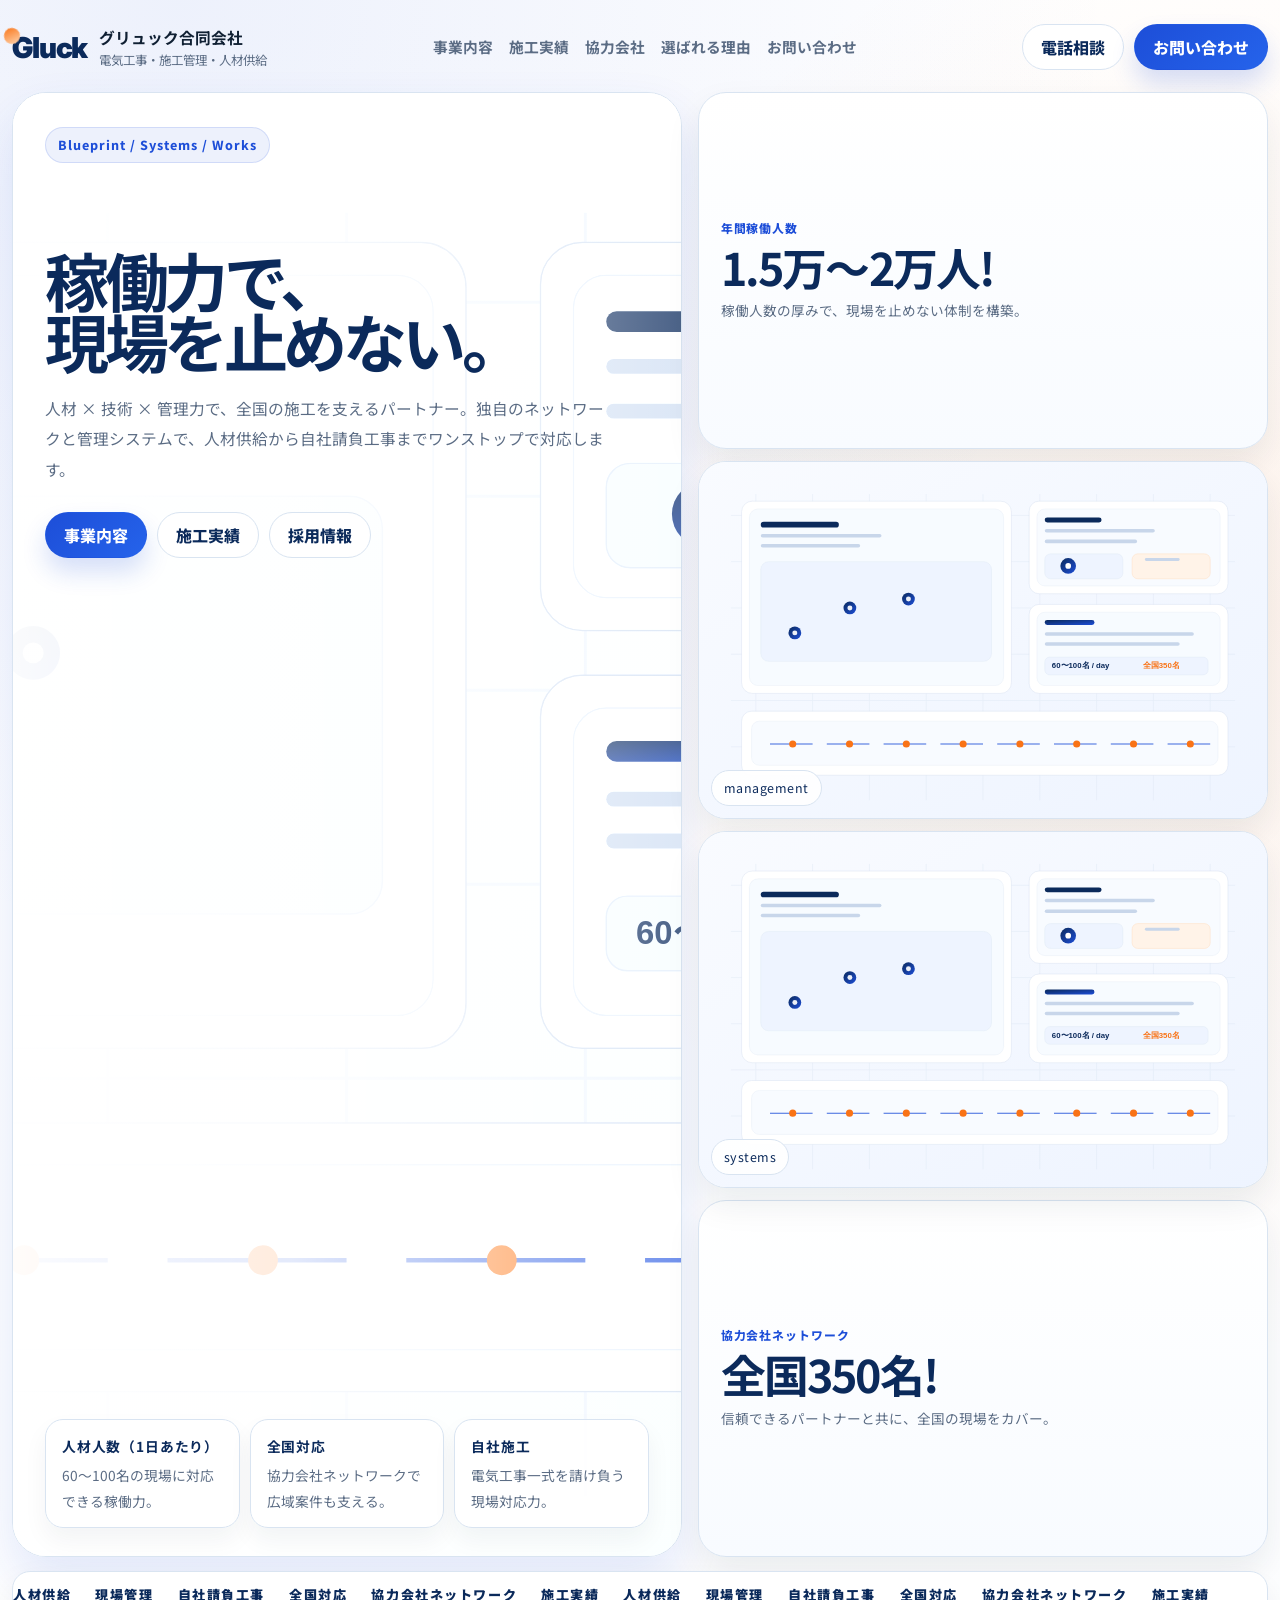
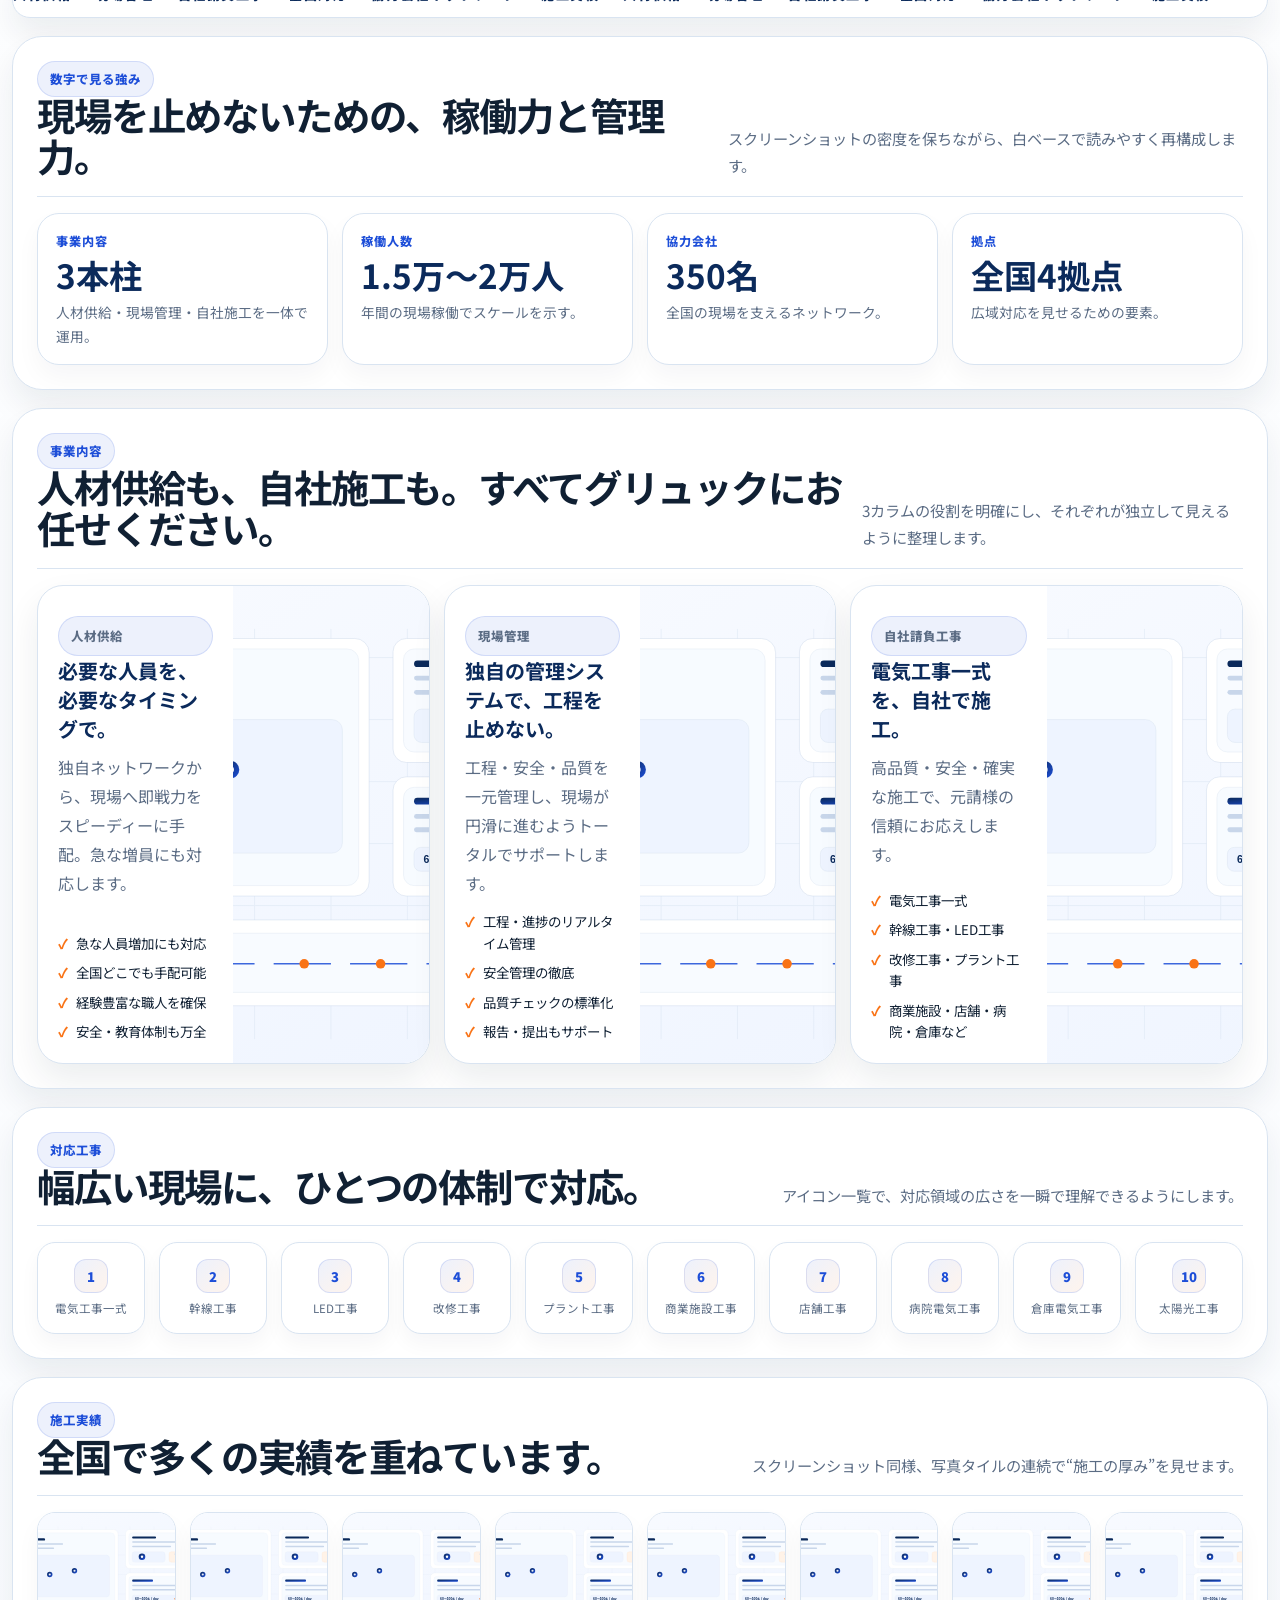
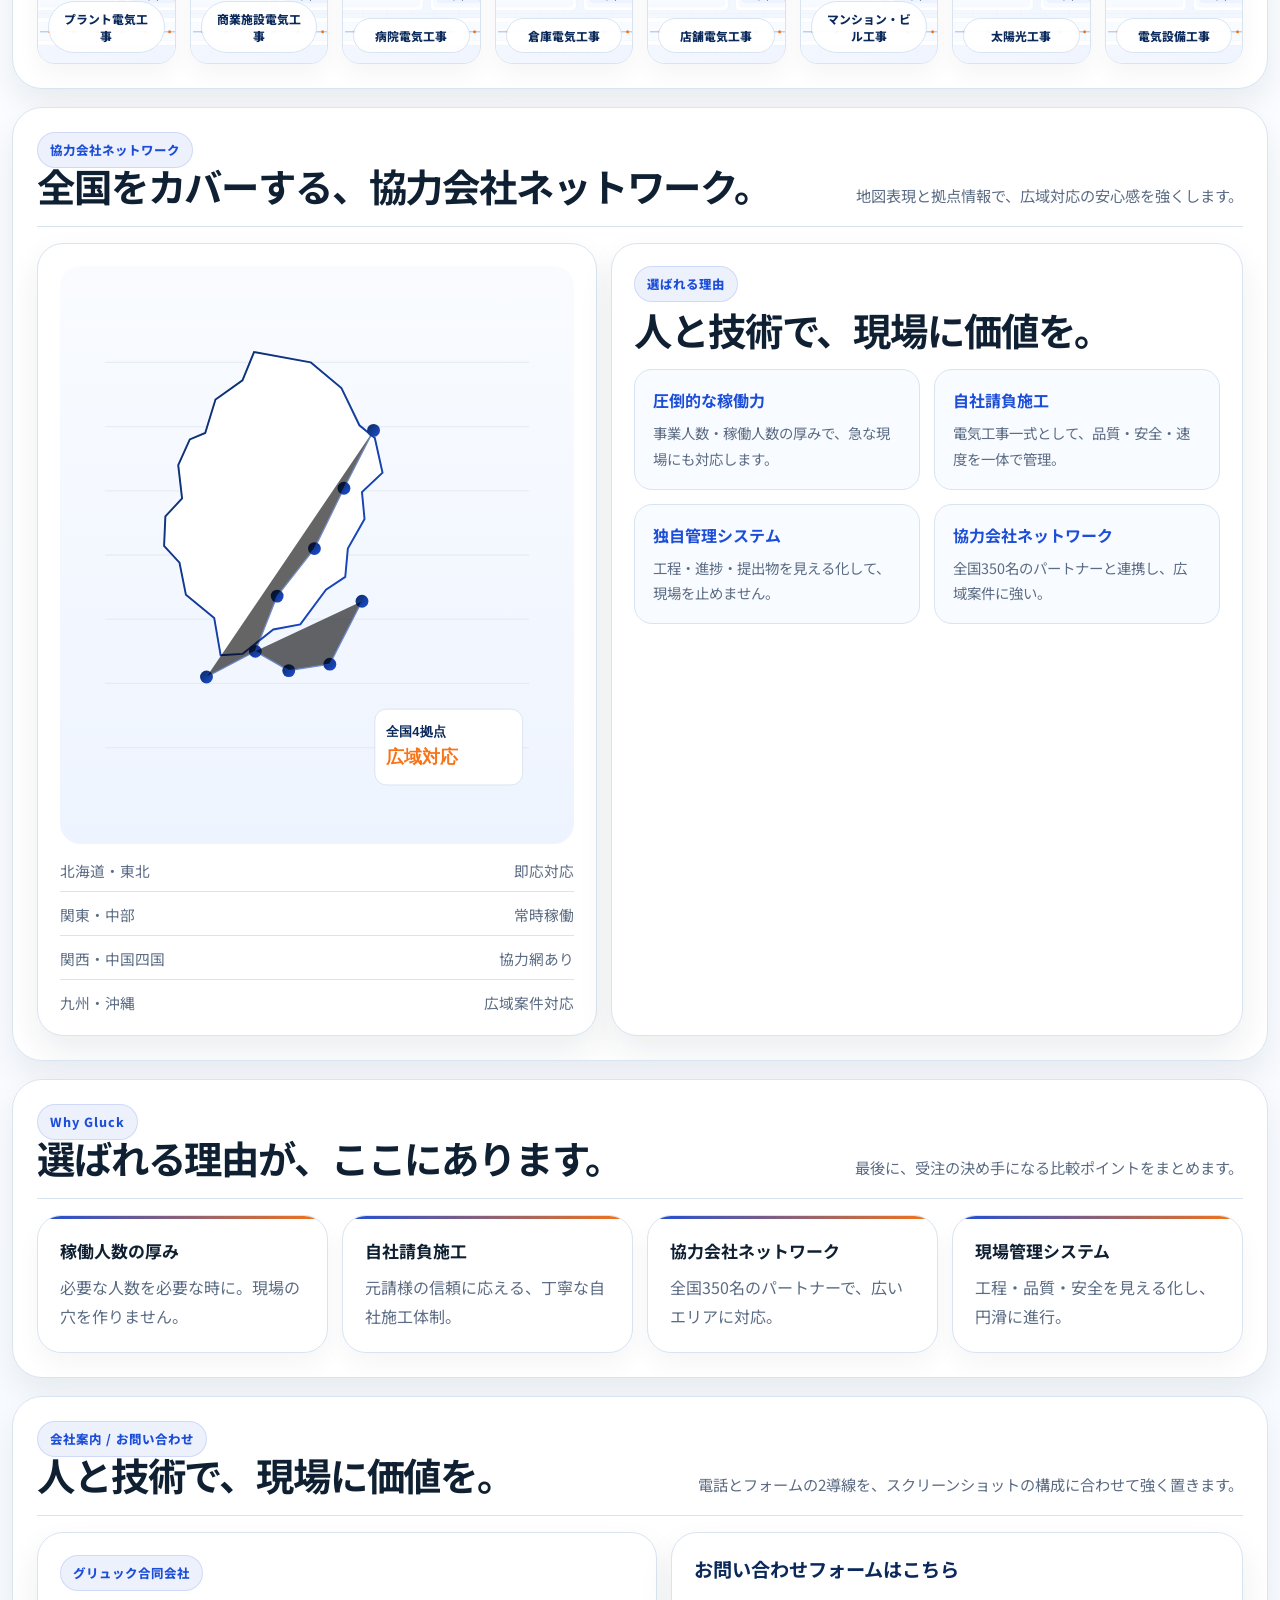
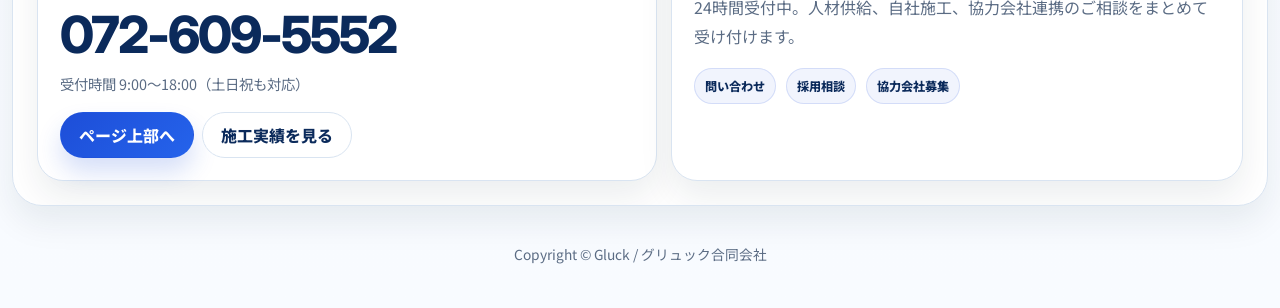
==== public/index.html @ 628f72db "switch to blueprint corporate design" ====
<!DOCTYPE html>
<html lang="ja">
<head>
  <meta charset="UTF-8">
  <meta name="viewport" content="width=device-width, initial-scale=1.0">
  <title>Gluck | グリュック合同会社</title>
  <meta name="description" content="グリュック合同会社の電気工事サイト。人材供給、現場管理、自社請負工事、協力会社ネットワークまで、現場を止めない体制を紹介します。">
  <meta property="og:title" content="Gluck | グリュック合同会社">
  <meta property="og:description" content="稼働力で、現場を止めない。電気工事・施工管理・人材供給の総合サイト。">
  <meta property="og:type" content="website">
  <meta property="og:image" content="./assets/gluck-blueprint-hero.svg">
  <meta name="theme-color" content="#0B2A5B">
  <link rel="preconnect" href="https://fonts.googleapis.com">
  <link rel="preconnect" href="https://fonts.gstatic.com" crossorigin>
  <link href="https://fonts.googleapis.com/css2?family=Inter:wght@500;600;700;800;900&family=Noto+Sans+JP:wght@400;500;700;800&display=swap" rel="stylesheet">
  <style>
    :root {
      --primary: #0b2a5b;
      --secondary: #1d4ed8;
      --tertiary: #f97316;
      --accent: #eaf2ff;
      --sky: #f7faff;
      --surface: #ffffff;
      --soft: #f2f6fc;
      --line: #d9e4f1;
      --text: #102033;
      --muted: #5b6c84;
      --shadow: 0 16px 34px rgba(16, 32, 51, 0.08);
      --shadow-strong: 0 24px 50px rgba(29, 78, 216, 0.12);
      --radius-xl: 30px;
      --radius-lg: 22px;
      --radius-md: 16px;
      --max: 1400px;
    }
    * { box-sizing: border-box; }
    html { scroll-behavior: smooth; }
    body {
      margin: 0;
      min-height: 100vh;
      color: var(--text);
      font-family: 'Noto Sans JP', system-ui, sans-serif;
      background:
        radial-gradient(circle at 14% 0%, rgba(29,78,216,0.08), transparent 18%),
        radial-gradient(circle at 100% 12%, rgba(249,115,22,0.08), transparent 16%),
        linear-gradient(180deg, #ffffff 0%, #f8fbff 100%);
    }
    body::before {
      content: '';
      position: fixed;
      inset: 0;
      pointer-events: none;
      background-image: radial-gradient(rgba(29,78,216,0.05) 1px, transparent 1px);
      background-size: 20px 20px;
      opacity: 0.28;
      mask-image: linear-gradient(180deg, rgba(0,0,0,0.15), transparent 82%);
    }
    a { color: inherit; text-decoration: none; }
    img { display: block; max-width: 100%; }
    h1, h2, h3, p { margin: 0; }
    h1, h2, h3 { font-family: 'Inter', 'Noto Sans JP', sans-serif; }

    .page {
      width: min(calc(100% - 24px), var(--max));
      margin: 0 auto;
      padding: 14px 0 44px;
      position: relative;
      z-index: 1;
    }

    .masthead {
      display: grid;
      grid-template-columns: auto 1fr auto;
      gap: 18px;
      align-items: center;
      padding: 10px 0 14px;
    }
    .brand { display: flex; align-items: center; gap: 12px; }
    .brand-mark {
      font-family: 'Inter', sans-serif;
      font-size: 1.8rem;
      font-weight: 900;
      letter-spacing: -0.04em;
      color: var(--primary);
      position: relative;
    }
    .brand-mark::before {
      content: '';
      position: absolute;
      left: -8px;
      top: -2px;
      width: 16px;
      height: 16px;
      border-radius: 50%;
      background: linear-gradient(135deg, var(--tertiary), #ffd7b2);
      transform: rotate(20deg);
    }
    .brand-copy strong { display: block; font-size: 0.98rem; }
    .brand-copy span { display: block; margin-top: 2px; color: var(--muted); font-size: 0.78rem; }

    .header-links {
      display: flex;
      flex-wrap: wrap;
      gap: 16px;
      justify-content: center;
      color: var(--muted);
      font-size: 0.92rem;
      font-weight: 700;
    }
    .header-links a { padding: 5px 0; border-bottom: 2px solid transparent; }
    .header-links a:hover { color: var(--primary); border-bottom-color: rgba(29,78,216,0.45); }

    .button {
      display: inline-flex;
      align-items: center;
      justify-content: center;
      min-height: 46px;
      padding: 0 18px;
      border-radius: 999px;
      border: 1px solid transparent;
      font-weight: 800;
      white-space: nowrap;
      transition: transform 0.2s ease, box-shadow 0.2s ease, background 0.2s ease;
    }
    .button:hover { transform: translateY(-1px); }
    .button-primary {
      color: #fff;
      background: linear-gradient(135deg, var(--secondary), #2563eb);
      box-shadow: 0 14px 24px rgba(29,78,216,0.18);
    }
    .button-ghost {
      color: var(--primary);
      background: #fff;
      border-color: var(--line);
    }

    .hero {
      margin-top: 8px;
      display: grid;
      grid-template-columns: 1.08fr 0.92fr;
      gap: 16px;
      align-items: stretch;
    }

    .hero-main {
      position: relative;
      min-height: 760px;
      border-radius: 34px;
      overflow: hidden;
      background: linear-gradient(180deg, rgba(255,255,255,0.95), rgba(245,248,255,0.98));
      border: 1px solid var(--line);
      box-shadow: var(--shadow-strong);
    }
    .hero-main img {
      position: absolute;
      inset: 0;
      width: 100%;
      height: 100%;
      object-fit: cover;
      object-position: center;
      filter: brightness(1.02) contrast(1.04);
      transform: scale(1.02);
      transition: transform 0.25s ease;
    }
    .hero-main::after {
      content: '';
      position: absolute;
      inset: 0;
      background: linear-gradient(90deg, rgba(255,255,255,0.98) 0%, rgba(255,255,255,0.86) 42%, rgba(255,255,255,0.28) 100%);
    }
    .hero-copy {
      position: relative;
      z-index: 2;
      padding: 34px 32px 28px;
      display: grid;
      grid-template-rows: auto 1fr auto;
      min-height: 100%;
    }
    .hero-top { display: flex; align-items: flex-start; justify-content: space-between; gap: 20px; }
    .hero-title {
      max-width: 620px;
      margin-top: 90px;
    }
    .hero-title h1 {
      font-size: clamp(3rem, 5vw, 5.8rem);
      line-height: 0.96;
      letter-spacing: -0.07em;
      color: var(--primary);
    }
    .hero-title .lead {
      margin-top: 18px;
      max-width: 35rem;
      color: var(--muted);
      font-size: 0.98rem;
      line-height: 1.95;
    }
    .hero-actions { display: flex; flex-wrap: wrap; gap: 10px; margin-top: 26px; }
    .hero-bottom {
      display: grid;
      grid-template-columns: repeat(3, minmax(0, 1fr));
      gap: 10px;
      align-self: end;
    }
    .mini-panel {
      padding: 16px 16px 14px;
      border-radius: 18px;
      background: rgba(255,255,255,0.9);
      border: 1px solid var(--line);
      box-shadow: 0 12px 24px rgba(16,32,51,0.05);
    }
    .mini-panel strong {
      display: block;
      color: var(--primary);
      font-size: 0.86rem;
      margin-bottom: 6px;
      letter-spacing: 0.06em;
    }
    .mini-panel span { color: var(--muted); font-size: 0.86rem; line-height: 1.7; }

    .hero-aside {
      display: grid;
      grid-template-rows: 1fr 1fr 1fr 1fr;
      gap: 12px;
    }
    .score-card {
      border-radius: 28px;
      background: linear-gradient(180deg, #fff, #f8fbff);
      border: 1px solid var(--line);
      box-shadow: var(--shadow);
      padding: 20px 22px;
      display: flex;
      flex-direction: column;
      justify-content: center;
    }
    .score-card small {
      color: var(--secondary);
      font-weight: 800;
      letter-spacing: 0.08em;
      text-transform: uppercase;
      font-size: 0.74rem;
    }
    .score-card strong {
      display: block;
      margin-top: 8px;
      font-size: clamp(1.8rem, 3.5vw, 3rem);
      line-height: 1.02;
      color: var(--primary);
      letter-spacing: -0.04em;
    }
    .score-card p { margin-top: 10px; color: var(--muted); font-size: 0.85rem; line-height: 1.7; }
    .shot {
      position: relative;
      overflow: hidden;
      border-radius: 28px;
      border: 1px solid var(--line);
      box-shadow: var(--shadow);
      background: #fff;
      min-height: 0;
    }
    .shot img { width: 100%; height: 100%; object-fit: cover; }
    .shot .caption {
      position: absolute;
      left: 12px;
      bottom: 12px;
      padding: 8px 12px;
      border-radius: 999px;
      background: rgba(255,255,255,0.94);
      border: 1px solid var(--line);
      color: var(--primary);
      font-size: 0.78rem;
      letter-spacing: 0.04em;
    }

    .ticker {
      overflow: hidden;
      margin-top: 14px;
      border-radius: 18px;
      border: 1px solid var(--line);
      background: #fff;
      box-shadow: var(--shadow);
    }
    .ticker-track {
      display: flex;
      gap: 24px;
      width: max-content;
      padding: 13px 0;
      animation: marquee 24s linear infinite;
      color: var(--primary);
      font-weight: 900;
      font-size: 0.82rem;
      letter-spacing: 0.12em;
      text-transform: uppercase;
    }

    .section {
      margin-top: 18px;
      padding: 24px;
      border-radius: var(--radius-xl);
      background: #fff;
      border: 1px solid var(--line);
      box-shadow: var(--shadow);
      overflow: hidden;
    }
    .section-head {
      display: flex;
      justify-content: space-between;
      align-items: end;
      gap: 18px;
      padding-bottom: 16px;
      margin-bottom: 16px;
      border-bottom: 1px solid var(--line);
    }
    .section-head p {
      max-width: 42rem;
      color: var(--muted);
      font-size: 0.95rem;
      line-height: 1.82;
    }
    .section h2 {
      font-size: clamp(1.8rem, 3vw, 2.6rem);
      line-height: 1.08;
      letter-spacing: -0.03em;
    }

    .eyebrow {
      display: inline-flex;
      align-items: center;
      gap: 8px;
      padding: 8px 12px;
      border-radius: 999px;
      background: rgba(29,78,216,0.08);
      border: 1px solid rgba(29,78,216,0.14);
      color: var(--secondary);
      font-size: 0.78rem;
      font-weight: 800;
      letter-spacing: 0.08em;
    }

    .stats-grid, .grid-3, .grid-4, .card-row, .icon-row, .gallery, .network, .reason-grid, .contact {
      display: grid;
      gap: 14px;
    }
    .stats-grid { grid-template-columns: repeat(4, minmax(0, 1fr)); }
    .grid-3 { grid-template-columns: repeat(3, minmax(0, 1fr)); }
    .grid-4 { grid-template-columns: repeat(4, minmax(0, 1fr)); }
    .card-row { grid-template-columns: repeat(3, minmax(0, 1fr)); }

    .metric {
      padding: 18px 18px 16px;
      border-radius: 22px;
      background: #fff;
      border: 1px solid var(--line);
      box-shadow: 0 12px 24px rgba(16,32,51,0.04);
    }
    .metric small { display: block; color: var(--secondary); letter-spacing: 0.08em; font-size: 0.76rem; font-weight: 800; }
    .metric strong { display: block; margin-top: 8px; font-size: clamp(1.5rem, 2.6vw, 2.4rem); line-height: 1; color: var(--primary); }
    .metric span { display: block; margin-top: 10px; color: var(--muted); font-size: 0.86rem; line-height: 1.7; }

    .card {
      position: relative;
      padding: 22px;
      border-radius: 24px;
      background: #fff;
      border: 1px solid var(--line);
      box-shadow: 0 12px 24px rgba(16,32,51,0.04);
      overflow: hidden;
      transition: transform 0.25s ease, box-shadow 0.25s ease;
    }
    .card:hover { transform: translateY(-4px); box-shadow: 0 18px 36px rgba(29,78,216,0.1); }
    .card::before {
      content: '';
      position: absolute;
      top: 0;
      left: 0;
      width: 100%;
      height: 3px;
      background: linear-gradient(90deg, var(--secondary), var(--tertiary));
    }
    .card h3 { font-size: 1.06rem; }
    .card p { margin-top: 10px; color: var(--muted); line-height: 1.8; }
    .card .tag-row, .card .bullet-row, .meta-row { display: flex; flex-wrap: wrap; gap: 8px; margin-top: 14px; }
    .pill {
      display: inline-flex;
      align-items: center;
      padding: 8px 10px;
      border-radius: 999px;
      background: rgba(29,78,216,0.06);
      border: 1px solid rgba(29,78,216,0.14);
      color: var(--primary);
      font-size: 0.76rem;
      font-weight: 800;
    }

    .business {
      display: grid;
      grid-template-columns: repeat(3, minmax(0, 1fr));
      gap: 14px;
    }
    .business-card {
      min-height: 330px;
      border-radius: 26px;
      overflow: hidden;
      background: #fff;
      border: 1px solid var(--line);
      position: relative;
      box-shadow: var(--shadow);
      display: grid;
      grid-template-columns: 1fr 1fr;
    }
    .business-copy { padding: 20px; display: flex; flex-direction: column; justify-content: space-between; }
    .business-copy strong { display: block; color: var(--primary); font-size: 1.25rem; }
    .business-copy span { display: block; color: var(--muted); margin-top: 10px; line-height: 1.8; }
    .business-copy ul { margin: 14px 0 0; padding: 0; list-style: none; display: grid; gap: 8px; }
    .business-copy li { color: var(--text); font-size: 0.84rem; line-height: 1.6; position: relative; padding-left: 18px; }
    .business-copy li::before { content: '✓'; position: absolute; left: 0; color: var(--tertiary); font-weight: 900; }
    .business-visual { position: relative; overflow: hidden; background: #fff; }
    .business-visual img { width: 100%; height: 100%; object-fit: cover; }

    .icon-row { grid-template-columns: repeat(10, minmax(0, 1fr)); }
    .icon {
      padding: 16px 10px;
      border-radius: 18px;
      background: #fff;
      border: 1px solid var(--line);
      text-align: center;
      color: var(--primary);
      box-shadow: 0 10px 20px rgba(16,32,51,0.04);
    }
    .icon .glyph {
      width: 34px;
      height: 34px;
      margin: 0 auto 8px;
      border-radius: 12px;
      background: linear-gradient(135deg, rgba(29,78,216,0.08), rgba(249,115,22,0.08));
      border: 1px solid rgba(29,78,216,0.14);
      display: grid;
      place-items: center;
      color: var(--secondary);
      font-weight: 900;
      font-size: 0.82rem;
    }
    .icon span { display: block; font-size: 0.72rem; line-height: 1.35; color: var(--muted); }

    .gallery { grid-template-columns: repeat(8, minmax(0, 1fr)); }
    .shot-tile {
      position: relative;
      overflow: hidden;
      border-radius: 18px;
      min-height: 152px;
      border: 1px solid var(--line);
      box-shadow: 0 12px 24px rgba(16,32,51,0.04);
      background: #fff;
    }
    .shot-tile img { width: 100%; height: 100%; object-fit: cover; transition: transform 0.25s ease; }
    .shot-tile:hover img { transform: scale(1.04); }
    .shot-tile .label {
      position: absolute;
      left: 10px;
      bottom: 10px;
      right: 10px;
      padding: 8px 10px;
      border-radius: 999px;
      background: rgba(255,255,255,0.94);
      border: 1px solid var(--line);
      color: var(--primary);
      text-align: center;
      font-size: 0.74rem;
      font-weight: 800;
    }

    .network {
      grid-template-columns: 0.94fr 1.06fr;
      align-items: stretch;
    }
    .map-card, .reason-box, .contact-box {
      padding: 22px;
      border-radius: 26px;
      background: #fff;
      border: 1px solid var(--line);
      box-shadow: var(--shadow);
    }
    .map-card img { width: 100%; height: auto; }
    .map-meta { display: grid; gap: 12px; margin-top: 16px; }
    .map-meta div { display: flex; justify-content: space-between; gap: 12px; padding-bottom: 10px; border-bottom: 1px solid var(--line); color: var(--muted); font-size: 0.92rem; }
    .map-meta div:last-child { border-bottom: 0; padding-bottom: 0; }

    .reason-grid { grid-template-columns: repeat(2, minmax(0, 1fr)); }
    .reason {
      padding: 18px;
      border-radius: 18px;
      background: #f8fbff;
      border: 1px solid var(--line);
    }
    .reason strong { display: block; color: var(--secondary); margin-bottom: 8px; }
    .reason p { color: var(--muted); line-height: 1.75; font-size: 0.9rem; }

    .contact { grid-template-columns: 1.04fr 0.96fr; }
    .contact-box .phone {
      display: block;
      margin-top: 12px;
      font-family: 'Inter', sans-serif;
      font-size: clamp(2rem, 4vw, 3.5rem);
      font-weight: 800;
      letter-spacing: -0.04em;
      color: var(--primary);
    }
    .contact-box .hours { color: var(--muted); margin-top: 8px; font-size: 0.9rem; }

    .footer {
      margin-top: 18px;
      padding: 20px 0 0;
      color: var(--muted);
      text-align: center;
      font-size: 0.86rem;
    }

    .fade-up {
      opacity: 0;
      transform: translateY(16px);
      transition: opacity 0.8s ease, transform 0.8s ease;
    }
    .fade-up.is-visible { opacity: 1; transform: translateY(0); }

    .float { animation: float 8s ease-in-out infinite; }
    .float-slow { animation: float 11s ease-in-out infinite reverse; }
    @keyframes float { 0%,100% { transform: translateY(0); } 50% { transform: translateY(-10px); } }
    @keyframes marquee { from { transform: translateX(0); } to { transform: translateX(-50%); } }

    @media (max-width: 1200px) {
      .hero { grid-template-columns: 1fr; }
      .hero-main { min-height: 720px; }
      .hero-aside { grid-template-columns: repeat(2, minmax(0, 1fr)); grid-template-rows: auto; }
      .stats-grid, .grid-4, .gallery, .icon-row, .network, .contact, .business, .reason-grid, .card-row { grid-template-columns: repeat(2, minmax(0, 1fr)); }
      .business-card { grid-template-columns: 1fr; min-height: 0; }
      .hero-bottom { grid-template-columns: 1fr; }
      .header-links { justify-content: flex-start; }
      .masthead { grid-template-columns: 1fr; justify-items: start; }
    }
    @media (max-width: 760px) {
      .page { width: min(calc(100% - 16px), var(--max)); }
      .hero-main { min-height: 840px; }
      .hero-copy { padding: 24px 18px 18px; }
      .hero-title { margin-top: 110px; }
      .hero-title h1 { font-size: clamp(2.5rem, 12vw, 4rem); }
      .hero-aside { grid-template-columns: 1fr; }
      .stats-grid, .grid-4, .grid-3, .gallery, .icon-row, .network, .contact, .business, .reason-grid, .card-row { grid-template-columns: 1fr; }
      .hero-actions, .header-links { width: 100%; }
      .button { width: 100%; }
      .section { padding: 18px; }
      .section-head { flex-direction: column; align-items: start; }
      .gallery { gap: 10px; }
      .shot-tile { min-height: 130px; }
    }
  </style>
</head>
<body>
  <div class="page">
    <header class="masthead fade-up" id="top">
      <div class="brand">
        <div class="brand-mark">Gluck</div>
        <div class="brand-copy">
          <strong>グリュック合同会社</strong>
          <span>電気工事・施工管理・人材供給</span>
        </div>
      </div>

      <nav class="header-links" aria-label="ページ内ナビゲーション">
        <a href="#business">事業内容</a>
        <a href="#works">施工実績</a>
        <a href="#network">協力会社</a>
        <a href="#reasons">選ばれる理由</a>
        <a href="#contact">お問い合わせ</a>
      </nav>

      <div style="display:flex;gap:10px;flex-wrap:wrap;justify-content:flex-end;">
        <a class="button button-ghost" href="#contact">電話相談</a>
        <a class="button button-primary" href="#contact">お問い合わせ</a>
      </div>
    </header>

    <section class="hero">
      <div class="hero-main fade-up">
        <img src="./assets/gluck-blueprint-hero.svg" alt="ブループリント調の電気工事ヒーローアート">
        <div class="hero-copy">
          <div class="hero-top">
            <div>
              <span class="eyebrow">Blueprint / Systems / Works</span>
              <div class="hero-title">
                <h1>稼働力で、<br>現場を止めない。</h1>
                <p class="lead">人材 × 技術 × 管理力で、全国の施工を支えるパートナー。独自のネットワークと管理システムで、人材供給から自社請負工事までワンストップで対応します。</p>
                <div class="hero-actions">
                  <a class="button button-primary" href="#business">事業内容</a>
                  <a class="button button-ghost" href="#works">施工実績</a>
                  <a class="button button-ghost" href="#contact">採用情報</a>
                </div>
              </div>
            </div>
          </div>

          <div class="hero-bottom">
            <div class="mini-panel"><strong>人材人数（1日あたり）</strong><span>60〜100名の現場に対応できる稼働力。</span></div>
            <div class="mini-panel"><strong>全国対応</strong><span>協力会社ネットワークで広域案件も支える。</span></div>
            <div class="mini-panel"><strong>自社施工</strong><span>電気工事一式を請け負う現場対応力。</span></div>
          </div>
        </div>
      </div>

      <aside class="hero-aside fade-up">
        <div class="score-card"><small>年間稼働人数</small><strong>1.5万〜2万人!</strong><p>稼働人数の厚みで、現場を止めない体制を構築。</p></div>
        <div class="shot float-slow"><img src="./assets/gluck-blueprint-hero.svg" alt="施工管理イメージ"><div class="caption">management</div></div>
        <div class="shot float"><img src="./assets/gluck-blueprint-hero.svg" alt="太陽光・設備イメージ"><div class="caption">systems</div></div>
        <div class="score-card"><small>協力会社ネットワーク</small><strong>全国350名!</strong><p>信頼できるパートナーと共に、全国の現場をカバー。</p></div>
      </aside>
    </section>

    <section class="ticker fade-up" aria-label="キーワードの流れ">
      <div class="ticker-track">
        <span>人材供給</span><span>現場管理</span><span>自社請負工事</span><span>全国対応</span><span>協力会社ネットワーク</span><span>施工実績</span>
        <span>人材供給</span><span>現場管理</span><span>自社請負工事</span><span>全国対応</span><span>協力会社ネットワーク</span><span>施工実績</span>
      </div>
    </section>

    <section class="section fade-up">
      <div class="section-head">
        <div>
          <span class="eyebrow">数字で見る強み</span>
          <h2>現場を止めないための、稼働力と管理力。</h2>
        </div>
        <p>スクリーンショットの密度を保ちながら、白ベースで読みやすく再構成します。</p>
      </div>
      <div class="stats-grid">
        <div class="metric"><small>事業内容</small><strong>3本柱</strong><span>人材供給・現場管理・自社施工を一体で運用。</span></div>
        <div class="metric"><small>稼働人数</small><strong>1.5万〜2万人</strong><span>年間の現場稼働でスケールを示す。</span></div>
        <div class="metric"><small>協力会社</small><strong>350名</strong><span>全国の現場を支えるネットワーク。</span></div>
        <div class="metric"><small>拠点</small><strong>全国4拠点</strong><span>広域対応を見せるための要素。</span></div>
      </div>
    </section>

    <section id="business" class="section fade-up">
      <div class="section-head">
        <div>
          <span class="eyebrow">事業内容</span>
          <h2>人材供給も、自社施工も。すべてグリュックにお任せください。</h2>
        </div>
        <p>3カラムの役割を明確にし、それぞれが独立して見えるように整理します。</p>
      </div>
      <div class="business">
        <article class="business-card">
          <div class="business-copy">
            <div>
              <span class="eyebrow">人材供給</span>
              <strong>必要な人員を、必要なタイミングで。</strong>
              <span>独自ネットワークから、現場へ即戦力をスピーディーに手配。急な増員にも対応します。</span>
            </div>
            <ul>
              <li>急な人員増加にも対応</li>
              <li>全国どこでも手配可能</li>
              <li>経験豊富な職人を確保</li>
              <li>安全・教育体制も万全</li>
            </ul>
          </div>
          <div class="business-visual"><img src="./assets/gluck-blueprint-hero.svg" alt="人材供給イメージ"></div>
        </article>
        <article class="business-card">
          <div class="business-copy">
            <div>
              <span class="eyebrow">現場管理</span>
              <strong>独自の管理システムで、工程を止めない。</strong>
              <span>工程・安全・品質を一元管理し、現場が円滑に進むようトータルでサポートします。</span>
            </div>
            <ul>
              <li>工程・進捗のリアルタイム管理</li>
              <li>安全管理の徹底</li>
              <li>品質チェックの標準化</li>
              <li>報告・提出もサポート</li>
            </ul>
          </div>
          <div class="business-visual"><img src="./assets/gluck-blueprint-hero.svg" alt="現場管理イメージ"></div>
        </article>
        <article class="business-card">
          <div class="business-copy">
            <div>
              <span class="eyebrow">自社請負工事</span>
              <strong>電気工事一式を、自社で施工。</strong>
              <span>高品質・安全・確実な施工で、元請様の信頼にお応えします。</span>
            </div>
            <ul>
              <li>電気工事一式</li>
              <li>幹線工事・LED工事</li>
              <li>改修工事・プラント工事</li>
              <li>商業施設・店舗・病院・倉庫など</li>
            </ul>
          </div>
          <div class="business-visual"><img src="./assets/gluck-blueprint-hero.svg" alt="自社請負工事イメージ"></div>
        </article>
      </div>
    </section>

    <section class="section fade-up">
      <div class="section-head">
        <div>
          <span class="eyebrow">対応工事</span>
          <h2>幅広い現場に、ひとつの体制で対応。</h2>
        </div>
        <p>アイコン一覧で、対応領域の広さを一瞬で理解できるようにします。</p>
      </div>
      <div class="icon-row">
        <div class="icon"><div class="glyph">1</div><span>電気工事一式</span></div>
        <div class="icon"><div class="glyph">2</div><span>幹線工事</span></div>
        <div class="icon"><div class="glyph">3</div><span>LED工事</span></div>
        <div class="icon"><div class="glyph">4</div><span>改修工事</span></div>
        <div class="icon"><div class="glyph">5</div><span>プラント工事</span></div>
        <div class="icon"><div class="glyph">6</div><span>商業施設工事</span></div>
        <div class="icon"><div class="glyph">7</div><span>店舗工事</span></div>
        <div class="icon"><div class="glyph">8</div><span>病院電気工事</span></div>
        <div class="icon"><div class="glyph">9</div><span>倉庫電気工事</span></div>
        <div class="icon"><div class="glyph">10</div><span>太陽光工事</span></div>
      </div>
    </section>

    <section id="works" class="section fade-up">
      <div class="section-head">
        <div>
          <span class="eyebrow">施工実績</span>
          <h2>全国で多くの実績を重ねています。</h2>
        </div>
        <p>スクリーンショット同様、写真タイルの連続で“施工の厚み”を見せます。</p>
      </div>
      <div class="gallery">
        <div class="shot-tile"><img src="./assets/gluck-blueprint-hero.svg" alt="プラント電気工事"><div class="label">プラント電気工事</div></div>
        <div class="shot-tile"><img src="./assets/gluck-blueprint-hero.svg" alt="商業施設電気工事"><div class="label">商業施設電気工事</div></div>
        <div class="shot-tile"><img src="./assets/gluck-blueprint-hero.svg" alt="病院電気工事"><div class="label">病院電気工事</div></div>
        <div class="shot-tile"><img src="./assets/gluck-blueprint-hero.svg" alt="倉庫電気工事"><div class="label">倉庫電気工事</div></div>
        <div class="shot-tile"><img src="./assets/gluck-blueprint-hero.svg" alt="店舗電気工事"><div class="label">店舗電気工事</div></div>
        <div class="shot-tile"><img src="./assets/gluck-blueprint-hero.svg" alt="マンション工事"><div class="label">マンション・ビル工事</div></div>
        <div class="shot-tile"><img src="./assets/gluck-blueprint-hero.svg" alt="太陽光工事"><div class="label">太陽光工事</div></div>
        <div class="shot-tile"><img src="./assets/gluck-blueprint-hero.svg" alt="電設設備工事"><div class="label">電気設備工事</div></div>
      </div>
    </section>

    <section id="network" class="section fade-up">
      <div class="section-head">
        <div>
          <span class="eyebrow">協力会社ネットワーク</span>
          <h2>全国をカバーする、協力会社ネットワーク。</h2>
        </div>
        <p>地図表現と拠点情報で、広域対応の安心感を強くします。</p>
      </div>
      <div class="network">
        <div class="map-card">
          <img src="./assets/gluck-blueprint-map.svg" alt="日本全国のネットワークを表現した地図アート">
          <div class="map-meta">
            <div><span>北海道・東北</span><span>即応対応</span></div>
            <div><span>関東・中部</span><span>常時稼働</span></div>
            <div><span>関西・中国四国</span><span>協力網あり</span></div>
            <div><span>九州・沖縄</span><span>広域案件対応</span></div>
          </div>
        </div>
        <div class="reason-box">
          <span class="eyebrow">選ばれる理由</span>
          <h2 style="margin-top:10px;">人と技術で、現場に価値を。</h2>
          <div class="reason-grid" style="margin-top:16px;">
            <div class="reason"><strong>圧倒的な稼働力</strong><p>事業人数・稼働人数の厚みで、急な現場にも対応します。</p></div>
            <div class="reason"><strong>自社請負施工</strong><p>電気工事一式として、品質・安全・速度を一体で管理。</p></div>
            <div class="reason"><strong>独自管理システム</strong><p>工程・進捗・提出物を見える化して、現場を止めません。</p></div>
            <div class="reason"><strong>協力会社ネットワーク</strong><p>全国350名のパートナーと連携し、広域案件に強い。</p></div>
          </div>
        </div>
      </div>
    </section>

    <section id="reasons" class="section fade-up">
      <div class="section-head">
        <div>
          <span class="eyebrow">Why Gluck</span>
          <h2>選ばれる理由が、ここにあります。</h2>
        </div>
        <p>最後に、受注の決め手になる比較ポイントをまとめます。</p>
      </div>
      <div class="grid-4">
        <div class="card"><h3>稼働人数の厚み</h3><p>必要な人数を必要な時に。現場の穴を作りません。</p></div>
        <div class="card"><h3>自社請負施工</h3><p>元請様の信頼に応える、丁寧な自社施工体制。</p></div>
        <div class="card"><h3>協力会社ネットワーク</h3><p>全国350名のパートナーで、広いエリアに対応。</p></div>
        <div class="card"><h3>現場管理システム</h3><p>工程・品質・安全を見える化し、円滑に進行。</p></div>
      </div>
    </section>

    <section id="contact" class="section fade-up">
      <div class="section-head">
        <div>
          <span class="eyebrow">会社案内 / お問い合わせ</span>
          <h2>人と技術で、現場に価値を。</h2>
        </div>
        <p>電話とフォームの2導線を、スクリーンショットの構成に合わせて強く置きます。</p>
      </div>
      <div class="contact">
        <div class="contact-box">
          <span class="eyebrow">グリュック合同会社</span>
          <div class="phone">072-609-5552</div>
          <div class="hours">受付時間 9:00〜18:00（土日祝も対応）</div>
          <div class="meta-row" style="margin-top:18px;">
            <a class="button button-primary" href="#top">ページ上部へ</a>
            <a class="button button-ghost" href="#works">施工実績を見る</a>
          </div>
        </div>
        <div class="contact-box">
          <strong style="display:block;color:var(--primary);font-size:1.2rem;">お問い合わせフォームはこちら</strong>
          <p style="margin-top:10px;color:var(--muted);line-height:1.8;">24時間受付中。人材供給、自社施工、協力会社連携のご相談をまとめて受け付けます。</p>
          <div style="margin-top:18px;display:flex;gap:10px;flex-wrap:wrap;">
            <span class="pill">問い合わせ</span>
            <span class="pill">採用相談</span>
            <span class="pill">協力会社募集</span>
          </div>
        </div>
      </div>
    </section>

    <footer class="footer">Copyright © Gluck / グリュック合同会社</footer>
  </div>

  <script>
    const revealTargets = document.querySelectorAll('.fade-up');
    const observer = new IntersectionObserver((entries) => {
      for (const entry of entries) {
        if (entry.isIntersecting) {
          entry.target.classList.add('is-visible');
          observer.unobserve(entry.target);
        }
      }
    }, { threshold: 0.14 });

    revealTargets.forEach((el, index) => {
      el.style.transitionDelay = `${Math.min(index * 70, 280)}ms`;
      observer.observe(el);
    });

    const heroImage = document.querySelector('.hero-main img');
    const heroMain = document.querySelector('.hero-main');
    if (heroImage && heroMain) {
      heroMain.addEventListener('pointermove', (event) => {
        const rect = heroMain.getBoundingClientRect();
        const x = (event.clientX - rect.left) / rect.width - 0.5;
        const y = (event.clientY - rect.top) / rect.height - 0.5;
        heroImage.style.transform = `translate3d(${x * 10}px, ${y * 8}px, 0) scale(1.03)`;
      });
      heroMain.addEventListener('pointerleave', () => {
        heroImage.style.transform = 'translate3d(0, 0, 0) scale(1.02)';
      });
    }
  </script>
</body>
</html>
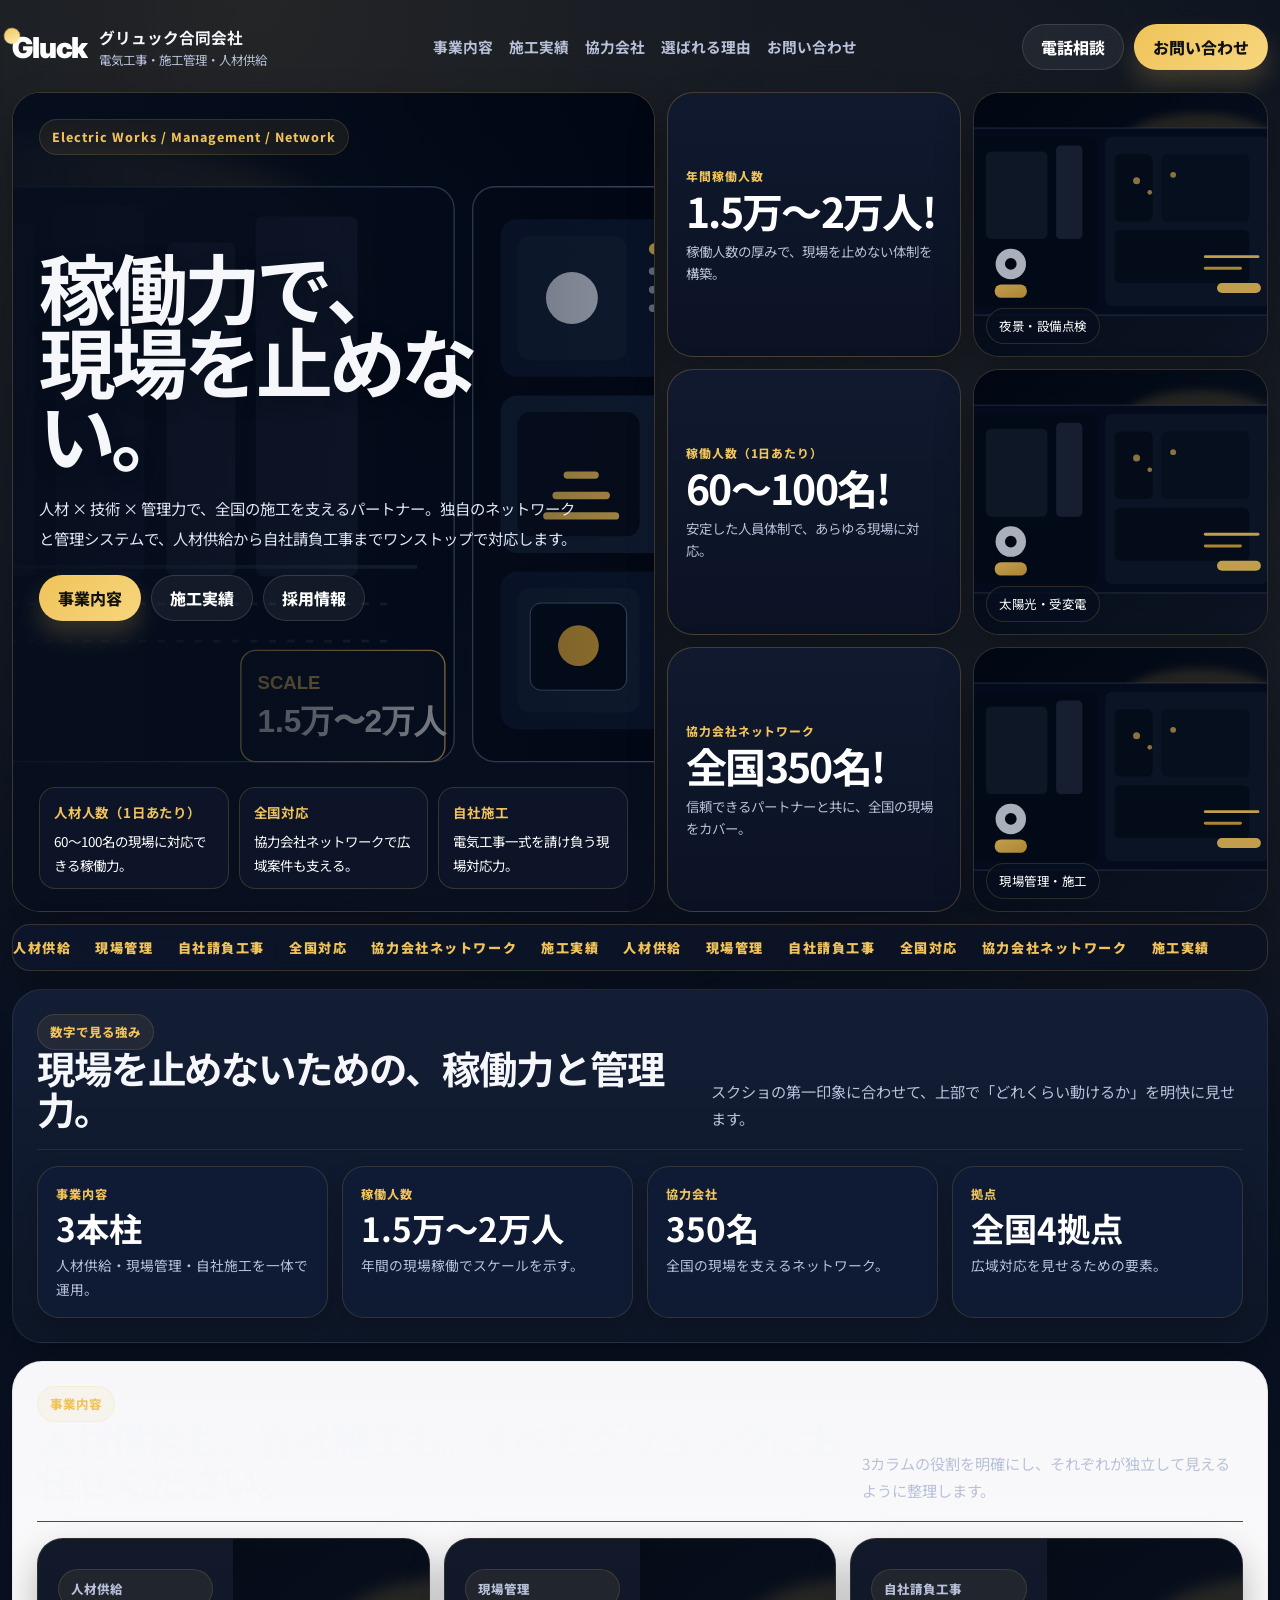
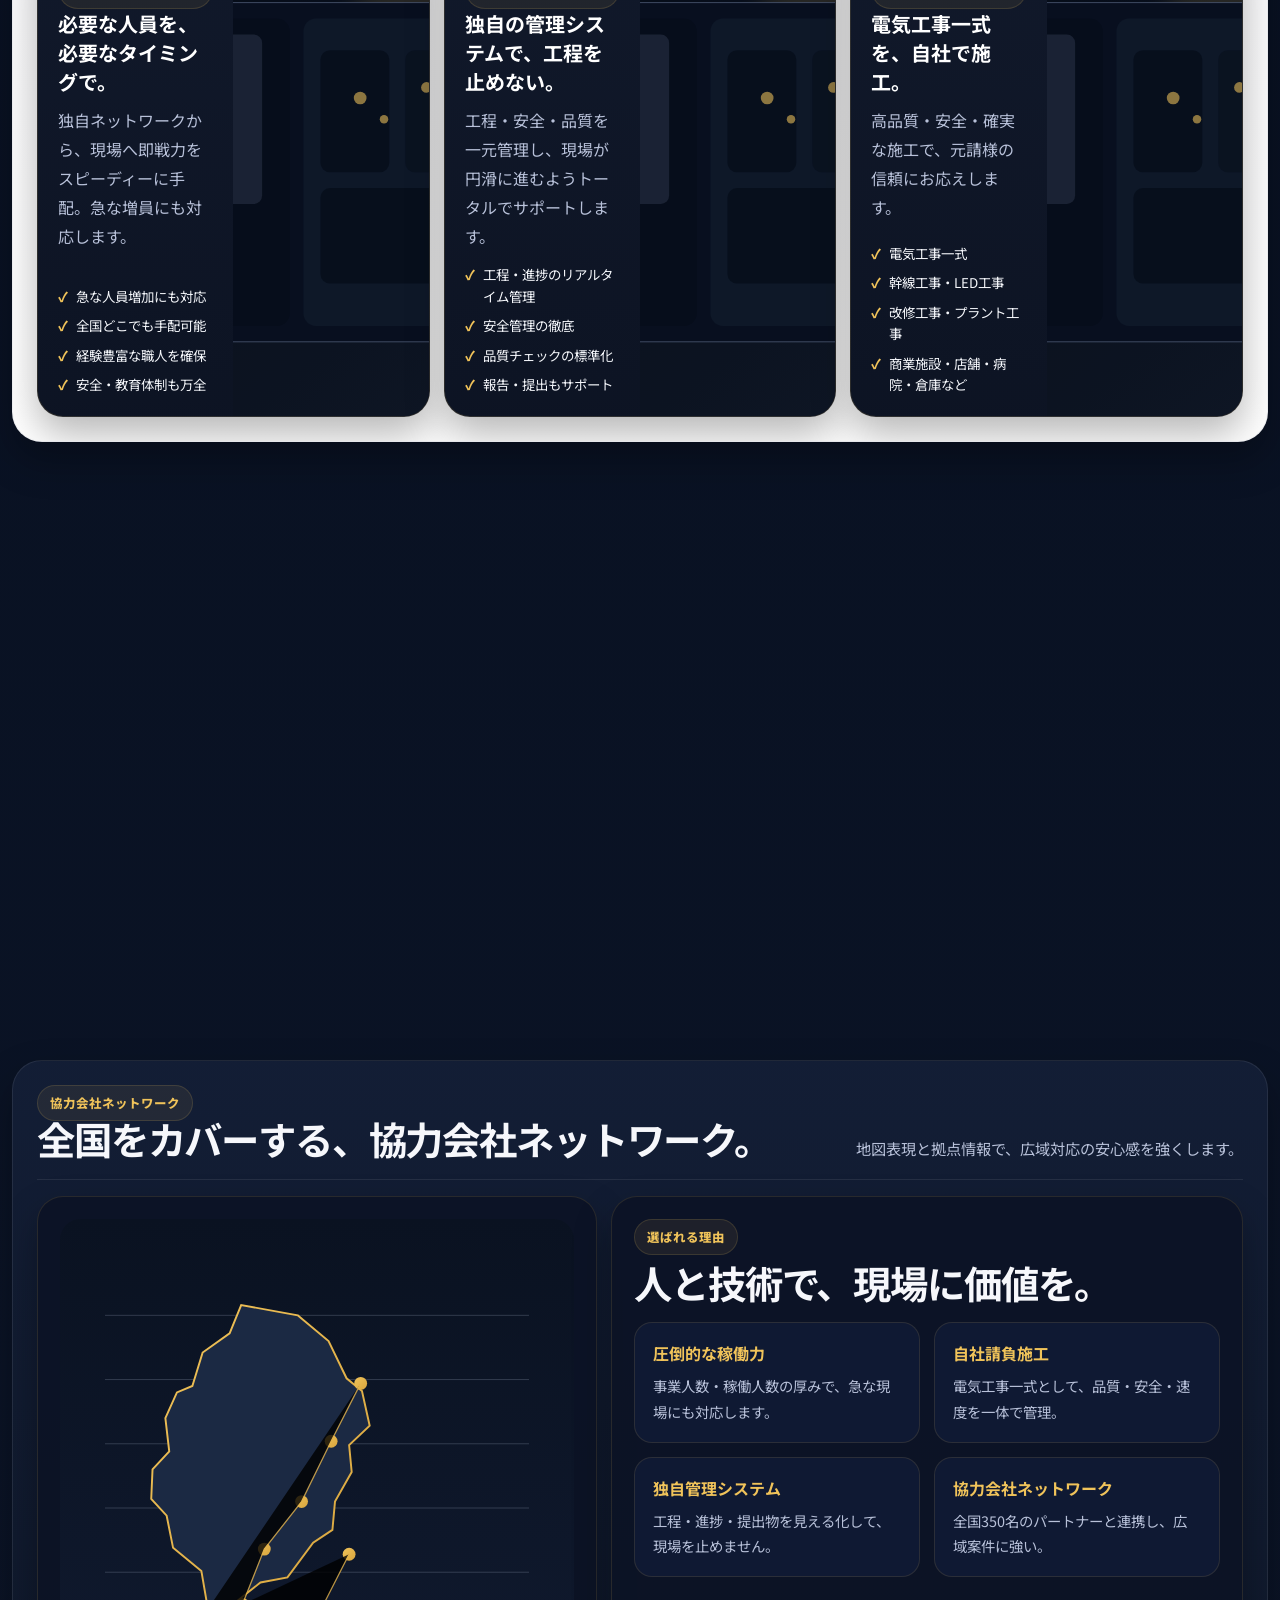
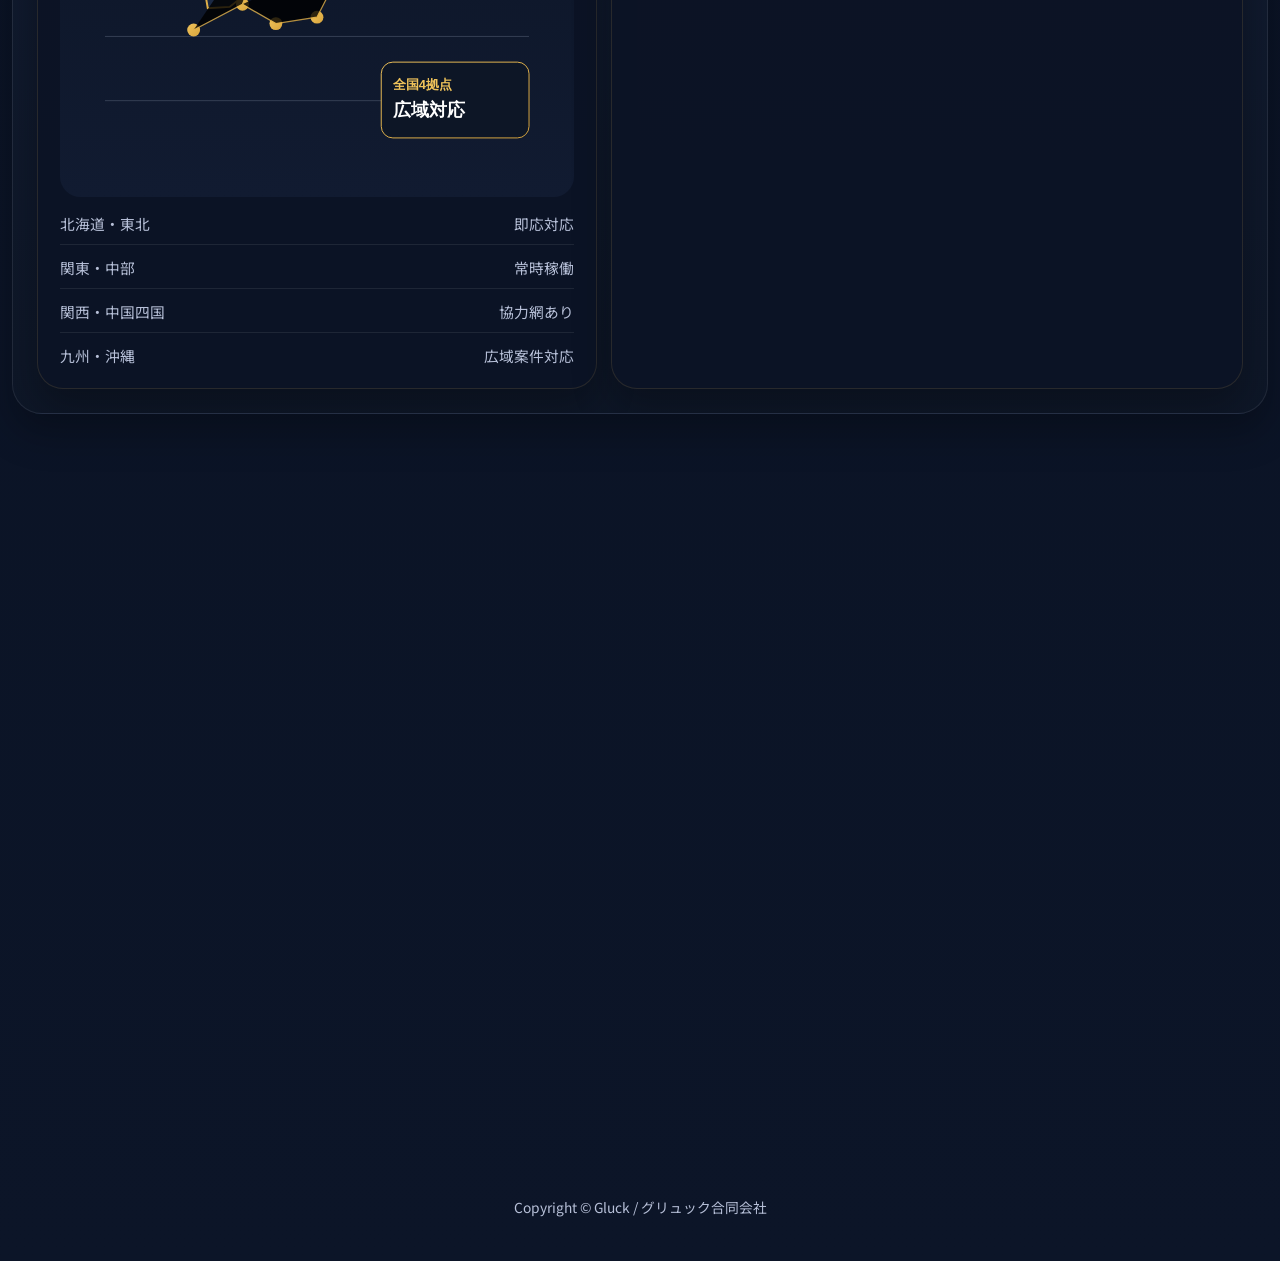
==== commit f6f1ae99: "match the industrial reference layout" ====
--- a/public/index.html
+++ b/public/index.html
@@ -8,29 +8,28 @@
   <meta property="og:title" content="Gluck | グリュック合同会社">
   <meta property="og:description" content="稼働力で、現場を止めない。電気工事・施工管理・人材供給の総合サイト。">
   <meta property="og:type" content="website">
-  <meta property="og:image" content="./assets/gluck-blueprint-hero.svg">
-  <meta name="theme-color" content="#0B2A5B">
+  <meta property="og:image" content="./assets/gluck-industrial-hero.svg">
+  <meta name="theme-color" content="#081123">
   <link rel="preconnect" href="https://fonts.googleapis.com">
   <link rel="preconnect" href="https://fonts.gstatic.com" crossorigin>
   <link href="https://fonts.googleapis.com/css2?family=Inter:wght@500;600;700;800;900&family=Noto+Sans+JP:wght@400;500;700;800&display=swap" rel="stylesheet">
   <style>
     :root {
-      --primary: #0b2a5b;
-      --secondary: #1d4ed8;
-      --tertiary: #f97316;
-      --accent: #eaf2ff;
-      --sky: #f7faff;
-      --surface: #ffffff;
-      --soft: #f2f6fc;
-      --line: #d9e4f1;
-      --text: #102033;
-      --muted: #5b6c84;
-      --shadow: 0 16px 34px rgba(16, 32, 51, 0.08);
-      --shadow-strong: 0 24px 50px rgba(29, 78, 216, 0.12);
+      --bg: #081123;
+      --bg-2: #0d162b;
+      --bg-3: #111b31;
+      --panel: #131e36;
+      --panel-2: #18253a;
+      --line: #3a4b6b;
+      --gold: #f0c35a;
+      --gold-2: #d8a53d;
+      --text: #f6f7fb;
+      --muted: #b8c1d9;
+      --shadow: 0 18px 38px rgba(0,0,0,0.28);
       --radius-xl: 30px;
-      --radius-lg: 22px;
-      --radius-md: 16px;
-      --max: 1400px;
+      --radius-lg: 24px;
+      --radius-md: 18px;
+      --max: 1420px;
     }
     * { box-sizing: border-box; }
     html { scroll-behavior: smooth; }
@@ -40,19 +39,19 @@
       color: var(--text);
       font-family: 'Noto Sans JP', system-ui, sans-serif;
       background:
-        radial-gradient(circle at 14% 0%, rgba(29,78,216,0.08), transparent 18%),
-        radial-gradient(circle at 100% 12%, rgba(249,115,22,0.08), transparent 16%),
-        linear-gradient(180deg, #ffffff 0%, #f8fbff 100%);
+        radial-gradient(circle at 20% 0%, rgba(240,195,90,0.12), transparent 24%),
+        radial-gradient(circle at 100% 12%, rgba(240,195,90,0.08), transparent 18%),
+        linear-gradient(180deg, #070f1f 0%, #0c1528 100%);
     }
     body::before {
       content: '';
       position: fixed;
       inset: 0;
       pointer-events: none;
-      background-image: radial-gradient(rgba(29,78,216,0.05) 1px, transparent 1px);
+      background-image: radial-gradient(rgba(240,195,90,0.06) 1px, transparent 1px);
       background-size: 20px 20px;
-      opacity: 0.28;
-      mask-image: linear-gradient(180deg, rgba(0,0,0,0.15), transparent 82%);
+      opacity: 0.22;
+      mask-image: linear-gradient(180deg, rgba(0,0,0,0.2), transparent 82%);
     }
     a { color: inherit; text-decoration: none; }
     img { display: block; max-width: 100%; }
@@ -80,7 +79,7 @@
       font-size: 1.8rem;
       font-weight: 900;
       letter-spacing: -0.04em;
-      color: var(--primary);
+      color: #fff;
       position: relative;
     }
     .brand-mark::before {
@@ -91,7 +90,7 @@
       width: 16px;
       height: 16px;
       border-radius: 50%;
-      background: linear-gradient(135deg, var(--tertiary), #ffd7b2);
+      background: linear-gradient(135deg, var(--gold), #fff0b8);
       transform: rotate(20deg);
     }
     .brand-copy strong { display: block; font-size: 0.98rem; }
@@ -107,7 +106,7 @@
       font-weight: 700;
     }
     .header-links a { padding: 5px 0; border-bottom: 2px solid transparent; }
-    .header-links a:hover { color: var(--primary); border-bottom-color: rgba(29,78,216,0.45); }
+    .header-links a:hover { color: #fff; border-bottom-color: rgba(240,195,90,0.5); }
 
     .button {
       display: inline-flex;
@@ -123,32 +122,31 @@
     }
     .button:hover { transform: translateY(-1px); }
     .button-primary {
+      color: #111;
+      background: linear-gradient(135deg, var(--gold), #f7d67d);
+      box-shadow: 0 14px 24px rgba(240,195,90,0.2);
+    }
+    .button-ghost {
       color: #fff;
-      background: linear-gradient(135deg, var(--secondary), #2563eb);
-      box-shadow: 0 14px 24px rgba(29,78,216,0.18);
-    }
-    .button-ghost {
-      color: var(--primary);
-      background: #fff;
-      border-color: var(--line);
+      background: rgba(255,255,255,0.06);
+      border-color: rgba(255,255,255,0.12);
     }
 
     .hero {
       margin-top: 8px;
       display: grid;
-      grid-template-columns: 1.08fr 0.92fr;
-      gap: 16px;
+      grid-template-columns: 1.2fr 0.55fr 0.55fr;
+      gap: 12px;
       align-items: stretch;
     }
-
     .hero-main {
       position: relative;
-      min-height: 760px;
-      border-radius: 34px;
+      min-height: 820px;
+      border-radius: 28px;
       overflow: hidden;
-      background: linear-gradient(180deg, rgba(255,255,255,0.95), rgba(245,248,255,0.98));
-      border: 1px solid var(--line);
-      box-shadow: var(--shadow-strong);
+      border: 1px solid rgba(240,195,90,0.22);
+      background: #081123;
+      box-shadow: var(--shadow);
     }
     .hero-main img {
       position: absolute;
@@ -157,7 +155,7 @@
       height: 100%;
       object-fit: cover;
       object-position: center;
-      filter: brightness(1.02) contrast(1.04);
+      filter: saturate(0.95) contrast(1.08) brightness(0.76);
       transform: scale(1.02);
       transition: transform 0.25s ease;
     }
@@ -165,35 +163,35 @@
       content: '';
       position: absolute;
       inset: 0;
-      background: linear-gradient(90deg, rgba(255,255,255,0.98) 0%, rgba(255,255,255,0.86) 42%, rgba(255,255,255,0.28) 100%);
+      background: linear-gradient(90deg, rgba(7,15,31,0.9) 0%, rgba(7,15,31,0.58) 46%, rgba(7,15,31,0.12) 100%);
     }
     .hero-copy {
       position: relative;
       z-index: 2;
-      padding: 34px 32px 28px;
+      padding: 26px 26px 22px;
       display: grid;
       grid-template-rows: auto 1fr auto;
       min-height: 100%;
     }
-    .hero-top { display: flex; align-items: flex-start; justify-content: space-between; gap: 20px; }
     .hero-title {
-      max-width: 620px;
-      margin-top: 90px;
+      max-width: 540px;
+      margin-top: 100px;
     }
     .hero-title h1 {
-      font-size: clamp(3rem, 5vw, 5.8rem);
+      font-size: clamp(3rem, 6vw, 5.7rem);
       line-height: 0.96;
-      letter-spacing: -0.07em;
-      color: var(--primary);
+      letter-spacing: -0.06em;
+      text-shadow: 0 6px 18px rgba(0,0,0,0.28);
     }
     .hero-title .lead {
       margin-top: 18px;
-      max-width: 35rem;
-      color: var(--muted);
-      font-size: 0.98rem;
-      line-height: 1.95;
-    }
-    .hero-actions { display: flex; flex-wrap: wrap; gap: 10px; margin-top: 26px; }
+      max-width: 34rem;
+      color: #ecf1ff;
+      font-size: 0.96rem;
+      line-height: 1.92;
+      opacity: 0.95;
+    }
+    .hero-actions { display: flex; flex-wrap: wrap; gap: 10px; margin-top: 22px; }
     .hero-bottom {
       display: grid;
       grid-template-columns: repeat(3, minmax(0, 1fr));
@@ -201,81 +199,86 @@
       align-self: end;
     }
     .mini-panel {
-      padding: 16px 16px 14px;
-      border-radius: 18px;
-      background: rgba(255,255,255,0.9);
-      border: 1px solid var(--line);
-      box-shadow: 0 12px 24px rgba(16,32,51,0.05);
+      padding: 14px 14px 12px;
+      border-radius: 16px;
+      background: rgba(15,23,42,0.82);
+      border: 1px solid rgba(240,195,90,0.18);
+      backdrop-filter: blur(6px);
     }
     .mini-panel strong {
       display: block;
-      color: var(--primary);
-      font-size: 0.86rem;
+      color: var(--gold);
+      font-size: 0.84rem;
       margin-bottom: 6px;
       letter-spacing: 0.06em;
     }
-    .mini-panel span { color: var(--muted); font-size: 0.86rem; line-height: 1.7; }
-
-    .hero-aside {
+    .mini-panel span { color: #fff; font-size: 0.84rem; line-height: 1.65; }
+
+    .hero-stats {
       display: grid;
-      grid-template-rows: 1fr 1fr 1fr 1fr;
+      grid-template-rows: repeat(3, minmax(0, 1fr));
       gap: 12px;
     }
-    .score-card {
-      border-radius: 28px;
-      background: linear-gradient(180deg, #fff, #f8fbff);
-      border: 1px solid var(--line);
+    .stat-card {
+      border-radius: 26px;
+      background: linear-gradient(180deg, #10192e, #0b1224);
+      border: 1px solid rgba(240,195,90,0.24);
       box-shadow: var(--shadow);
-      padding: 20px 22px;
+      padding: 18px 18px 16px;
       display: flex;
       flex-direction: column;
       justify-content: center;
     }
-    .score-card small {
-      color: var(--secondary);
+    .stat-card small {
+      color: var(--gold);
       font-weight: 800;
       letter-spacing: 0.08em;
       text-transform: uppercase;
       font-size: 0.74rem;
     }
-    .score-card strong {
+    .stat-card strong {
       display: block;
+      margin-top: 6px;
+      font-size: clamp(1.6rem, 3.2vw, 2.8rem);
+      line-height: 1.02;
+      color: #fff;
+      letter-spacing: -0.04em;
+    }
+    .stat-card p {
       margin-top: 8px;
-      font-size: clamp(1.8rem, 3.5vw, 3rem);
-      line-height: 1.02;
-      color: var(--primary);
-      letter-spacing: -0.04em;
-    }
-    .score-card p { margin-top: 10px; color: var(--muted); font-size: 0.85rem; line-height: 1.7; }
-    .shot {
+      color: var(--muted);
+      font-size: 0.84rem;
+      line-height: 1.65;
+    }
+    .hero-shot {
       position: relative;
       overflow: hidden;
-      border-radius: 28px;
-      border: 1px solid var(--line);
+      border-radius: 26px;
+      border: 1px solid rgba(240,195,90,0.14);
       box-shadow: var(--shadow);
-      background: #fff;
+      background: #111827;
       min-height: 0;
     }
-    .shot img { width: 100%; height: 100%; object-fit: cover; }
-    .shot .caption {
+    .hero-shot img { width: 100%; height: 100%; object-fit: cover; filter: brightness(0.8) contrast(1.08) saturate(0.9); }
+    .hero-shot .caption {
       position: absolute;
       left: 12px;
       bottom: 12px;
       padding: 8px 12px;
       border-radius: 999px;
-      background: rgba(255,255,255,0.94);
-      border: 1px solid var(--line);
-      color: var(--primary);
+      background: rgba(7,15,31,0.82);
+      border: 1px solid rgba(240,195,90,0.16);
+      color: #fff;
       font-size: 0.78rem;
       letter-spacing: 0.04em;
     }
 
     .ticker {
       overflow: hidden;
-      margin-top: 14px;
+      margin-top: 12px;
       border-radius: 18px;
-      border: 1px solid var(--line);
-      background: #fff;
+      border: 1px solid rgba(240,195,90,0.18);
+      background: linear-gradient(90deg, rgba(13,22,43,0.9), rgba(11,17,34,0.95));
       box-shadow: var(--shadow);
     }
     .ticker-track {
@@ -284,7 +287,7 @@
       width: max-content;
       padding: 13px 0;
       animation: marquee 24s linear infinite;
-      color: var(--primary);
+      color: var(--gold);
       font-weight: 900;
       font-size: 0.82rem;
       letter-spacing: 0.12em;
@@ -295,10 +298,15 @@
       margin-top: 18px;
       padding: 24px;
       border-radius: var(--radius-xl);
-      background: #fff;
-      border: 1px solid var(--line);
+      background: linear-gradient(180deg, rgba(19,30,54,0.98), rgba(14,23,40,0.98));
+      border: 1px solid rgba(255,255,255,0.08);
       box-shadow: var(--shadow);
       overflow: hidden;
+    }
+    .section.light {
+      background: linear-gradient(180deg, #f7f7f9, #ffffff);
+      color: var(--text);
+      border-color: rgba(16,32,51,0.08);
     }
     .section-head {
       display: flex;
@@ -307,8 +315,9 @@
       gap: 18px;
       padding-bottom: 16px;
       margin-bottom: 16px;
-      border-bottom: 1px solid var(--line);
-    }
+      border-bottom: 1px solid rgba(255,255,255,0.08);
+    }
+    .section.light .section-head { border-bottom-color: var(--line); }
     .section-head p {
       max-width: 42rem;
       color: var(--muted);
@@ -327,9 +336,9 @@
       gap: 8px;
       padding: 8px 12px;
       border-radius: 999px;
-      background: rgba(29,78,216,0.08);
-      border: 1px solid rgba(29,78,216,0.14);
-      color: var(--secondary);
+      background: rgba(240,195,90,0.08);
+      border: 1px solid rgba(240,195,90,0.14);
+      color: var(--gold);
       font-size: 0.78rem;
       font-weight: 800;
       letter-spacing: 0.08em;
@@ -347,25 +356,25 @@
     .metric {
       padding: 18px 18px 16px;
       border-radius: 22px;
-      background: #fff;
-      border: 1px solid var(--line);
-      box-shadow: 0 12px 24px rgba(16,32,51,0.04);
-    }
-    .metric small { display: block; color: var(--secondary); letter-spacing: 0.08em; font-size: 0.76rem; font-weight: 800; }
-    .metric strong { display: block; margin-top: 8px; font-size: clamp(1.5rem, 2.6vw, 2.4rem); line-height: 1; color: var(--primary); }
+      background: rgba(16,27,54,0.86);
+      border: 1px solid rgba(240,195,90,0.16);
+      box-shadow: 0 12px 24px rgba(0,0,0,0.16);
+    }
+    .metric small { display: block; color: var(--gold); letter-spacing: 0.08em; font-size: 0.76rem; font-weight: 800; }
+    .metric strong { display: block; margin-top: 8px; font-size: clamp(1.5rem, 2.6vw, 2.4rem); line-height: 1; color: #fff; }
     .metric span { display: block; margin-top: 10px; color: var(--muted); font-size: 0.86rem; line-height: 1.7; }
 
     .card {
       position: relative;
       padding: 22px;
       border-radius: 24px;
-      background: #fff;
-      border: 1px solid var(--line);
-      box-shadow: 0 12px 24px rgba(16,32,51,0.04);
+      background: rgba(12,20,38,0.96);
+      border: 1px solid rgba(240,195,90,0.12);
+      box-shadow: 0 14px 28px rgba(0,0,0,0.16);
       overflow: hidden;
       transition: transform 0.25s ease, box-shadow 0.25s ease;
     }
-    .card:hover { transform: translateY(-4px); box-shadow: 0 18px 36px rgba(29,78,216,0.1); }
+    .card:hover { transform: translateY(-4px); box-shadow: 0 18px 38px rgba(0,0,0,0.22); }
     .card::before {
       content: '';
       position: absolute;
@@ -373,7 +382,7 @@
       left: 0;
       width: 100%;
       height: 3px;
-      background: linear-gradient(90deg, var(--secondary), var(--tertiary));
+      background: linear-gradient(90deg, var(--gold), #fff1be);
     }
     .card h3 { font-size: 1.06rem; }
     .card p { margin-top: 10px; color: var(--muted); line-height: 1.8; }
@@ -383,9 +392,9 @@
       align-items: center;
       padding: 8px 10px;
       border-radius: 999px;
-      background: rgba(29,78,216,0.06);
-      border: 1px solid rgba(29,78,216,0.14);
-      color: var(--primary);
+      background: rgba(240,195,90,0.08);
+      border: 1px solid rgba(240,195,90,0.14);
+      color: #fff;
       font-size: 0.76rem;
       font-weight: 800;
     }
@@ -399,42 +408,42 @@
       min-height: 330px;
       border-radius: 26px;
       overflow: hidden;
-      background: #fff;
-      border: 1px solid var(--line);
+      background: linear-gradient(180deg, rgba(12,20,38,0.98), rgba(8,15,31,0.98));
+      border: 1px solid rgba(240,195,90,0.14);
       position: relative;
       box-shadow: var(--shadow);
       display: grid;
       grid-template-columns: 1fr 1fr;
     }
     .business-copy { padding: 20px; display: flex; flex-direction: column; justify-content: space-between; }
-    .business-copy strong { display: block; color: var(--primary); font-size: 1.25rem; }
+    .business-copy strong { display: block; color: #fff; font-size: 1.25rem; }
     .business-copy span { display: block; color: var(--muted); margin-top: 10px; line-height: 1.8; }
     .business-copy ul { margin: 14px 0 0; padding: 0; list-style: none; display: grid; gap: 8px; }
-    .business-copy li { color: var(--text); font-size: 0.84rem; line-height: 1.6; position: relative; padding-left: 18px; }
-    .business-copy li::before { content: '✓'; position: absolute; left: 0; color: var(--tertiary); font-weight: 900; }
-    .business-visual { position: relative; overflow: hidden; background: #fff; }
-    .business-visual img { width: 100%; height: 100%; object-fit: cover; }
+    .business-copy li { color: #f5f7fb; font-size: 0.84rem; line-height: 1.6; position: relative; padding-left: 18px; }
+    .business-copy li::before { content: '✓'; position: absolute; left: 0; color: var(--gold); font-weight: 900; }
+    .business-visual { position: relative; overflow: hidden; background: #111827; }
+    .business-visual img { width: 100%; height: 100%; object-fit: cover; filter: brightness(0.82) contrast(1.05) saturate(0.9); }
 
     .icon-row { grid-template-columns: repeat(10, minmax(0, 1fr)); }
     .icon {
       padding: 16px 10px;
       border-radius: 18px;
-      background: #fff;
-      border: 1px solid var(--line);
+      background: rgba(12,20,38,0.9);
+      border: 1px solid rgba(255,255,255,0.06);
       text-align: center;
-      color: var(--primary);
-      box-shadow: 0 10px 20px rgba(16,32,51,0.04);
+      color: #fff;
+      box-shadow: 0 10px 20px rgba(0,0,0,0.12);
     }
     .icon .glyph {
       width: 34px;
       height: 34px;
       margin: 0 auto 8px;
       border-radius: 12px;
-      background: linear-gradient(135deg, rgba(29,78,216,0.08), rgba(249,115,22,0.08));
-      border: 1px solid rgba(29,78,216,0.14);
+      background: linear-gradient(135deg, rgba(240,195,90,0.18), rgba(240,195,90,0.06));
+      border: 1px solid rgba(240,195,90,0.16);
       display: grid;
       place-items: center;
-      color: var(--secondary);
+      color: var(--gold);
       font-weight: 900;
       font-size: 0.82rem;
     }
@@ -446,11 +455,11 @@
       overflow: hidden;
       border-radius: 18px;
       min-height: 152px;
-      border: 1px solid var(--line);
-      box-shadow: 0 12px 24px rgba(16,32,51,0.04);
-      background: #fff;
-    }
-    .shot-tile img { width: 100%; height: 100%; object-fit: cover; transition: transform 0.25s ease; }
+      border: 1px solid rgba(255,255,255,0.08);
+      box-shadow: 0 12px 24px rgba(0,0,0,0.12);
+      background: #0d1427;
+    }
+    .shot-tile img { width: 100%; height: 100%; object-fit: cover; filter: brightness(0.84) contrast(1.08) saturate(0.9); transition: transform 0.25s ease; }
     .shot-tile:hover img { transform: scale(1.04); }
     .shot-tile .label {
       position: absolute;
@@ -459,9 +468,9 @@
       right: 10px;
       padding: 8px 10px;
       border-radius: 999px;
-      background: rgba(255,255,255,0.94);
-      border: 1px solid var(--line);
-      color: var(--primary);
+      background: rgba(7,15,31,0.82);
+      border: 1px solid rgba(240,195,90,0.16);
+      color: #fff;
       text-align: center;
       font-size: 0.74rem;
       font-weight: 800;
@@ -474,23 +483,23 @@
     .map-card, .reason-box, .contact-box {
       padding: 22px;
       border-radius: 26px;
-      background: #fff;
-      border: 1px solid var(--line);
+      background: rgba(12,20,38,0.94);
+      border: 1px solid rgba(240,195,90,0.12);
       box-shadow: var(--shadow);
     }
     .map-card img { width: 100%; height: auto; }
     .map-meta { display: grid; gap: 12px; margin-top: 16px; }
-    .map-meta div { display: flex; justify-content: space-between; gap: 12px; padding-bottom: 10px; border-bottom: 1px solid var(--line); color: var(--muted); font-size: 0.92rem; }
+    .map-meta div { display: flex; justify-content: space-between; gap: 12px; padding-bottom: 10px; border-bottom: 1px solid rgba(255,255,255,0.08); color: var(--muted); font-size: 0.92rem; }
     .map-meta div:last-child { border-bottom: 0; padding-bottom: 0; }
 
     .reason-grid { grid-template-columns: repeat(2, minmax(0, 1fr)); }
     .reason {
       padding: 18px;
       border-radius: 18px;
-      background: #f8fbff;
-      border: 1px solid var(--line);
-    }
-    .reason strong { display: block; color: var(--secondary); margin-bottom: 8px; }
+      background: rgba(16,27,54,0.9);
+      border: 1px solid rgba(240,195,90,0.12);
+    }
+    .reason strong { display: block; color: var(--gold); margin-bottom: 8px; }
     .reason p { color: var(--muted); line-height: 1.75; font-size: 0.9rem; }
 
     .contact { grid-template-columns: 1.04fr 0.96fr; }
@@ -501,7 +510,7 @@
       font-size: clamp(2rem, 4vw, 3.5rem);
       font-weight: 800;
       letter-spacing: -0.04em;
-      color: var(--primary);
+      color: #fff;
     }
     .contact-box .hours { color: var(--muted); margin-top: 8px; font-size: 0.9rem; }
 
@@ -528,7 +537,7 @@
     @media (max-width: 1200px) {
       .hero { grid-template-columns: 1fr; }
       .hero-main { min-height: 720px; }
-      .hero-aside { grid-template-columns: repeat(2, minmax(0, 1fr)); grid-template-rows: auto; }
+      .hero-stats { grid-template-columns: repeat(2, minmax(0, 1fr)); grid-template-rows: auto; }
       .stats-grid, .grid-4, .gallery, .icon-row, .network, .contact, .business, .reason-grid, .card-row { grid-template-columns: repeat(2, minmax(0, 1fr)); }
       .business-card { grid-template-columns: 1fr; min-height: 0; }
       .hero-bottom { grid-template-columns: 1fr; }
@@ -537,11 +546,11 @@
     }
     @media (max-width: 760px) {
       .page { width: min(calc(100% - 16px), var(--max)); }
-      .hero-main { min-height: 840px; }
+      .hero-main { min-height: 860px; }
       .hero-copy { padding: 24px 18px 18px; }
       .hero-title { margin-top: 110px; }
       .hero-title h1 { font-size: clamp(2.5rem, 12vw, 4rem); }
-      .hero-aside { grid-template-columns: 1fr; }
+      .hero-stats { grid-template-columns: 1fr; }
       .stats-grid, .grid-4, .grid-3, .gallery, .icon-row, .network, .contact, .business, .reason-grid, .card-row { grid-template-columns: 1fr; }
       .hero-actions, .header-links { width: 100%; }
       .button { width: 100%; }
@@ -579,11 +588,11 @@
 
     <section class="hero">
       <div class="hero-main fade-up">
-        <img src="./assets/gluck-blueprint-hero.svg" alt="ブループリント調の電気工事ヒーローアート">
+        <img src="./assets/gluck-industrial-hero.svg" alt="工場夜景と電気工事を表現したヒーロー画像">
         <div class="hero-copy">
           <div class="hero-top">
             <div>
-              <span class="eyebrow">Blueprint / Systems / Works</span>
+              <span class="eyebrow">Electric Works / Management / Network</span>
               <div class="hero-title">
                 <h1>稼働力で、<br>現場を止めない。</h1>
                 <p class="lead">人材 × 技術 × 管理力で、全国の施工を支えるパートナー。独自のネットワークと管理システムで、人材供給から自社請負工事までワンストップで対応します。</p>
@@ -595,7 +604,6 @@
               </div>
             </div>
           </div>
-
           <div class="hero-bottom">
             <div class="mini-panel"><strong>人材人数（1日あたり）</strong><span>60〜100名の現場に対応できる稼働力。</span></div>
             <div class="mini-panel"><strong>全国対応</strong><span>協力会社ネットワークで広域案件も支える。</span></div>
@@ -604,12 +612,17 @@
         </div>
       </div>
 
-      <aside class="hero-aside fade-up">
-        <div class="score-card"><small>年間稼働人数</small><strong>1.5万〜2万人!</strong><p>稼働人数の厚みで、現場を止めない体制を構築。</p></div>
-        <div class="shot float-slow"><img src="./assets/gluck-blueprint-hero.svg" alt="施工管理イメージ"><div class="caption">management</div></div>
-        <div class="shot float"><img src="./assets/gluck-blueprint-hero.svg" alt="太陽光・設備イメージ"><div class="caption">systems</div></div>
-        <div class="score-card"><small>協力会社ネットワーク</small><strong>全国350名!</strong><p>信頼できるパートナーと共に、全国の現場をカバー。</p></div>
-      </aside>
+      <div class="hero-stats fade-up">
+        <div class="stat-card"><small>年間稼働人数</small><strong>1.5万〜2万人!</strong><p>稼働人数の厚みで、現場を止めない体制を構築。</p></div>
+        <div class="stat-card"><small>稼働人数（1日あたり）</small><strong>60〜100名!</strong><p>安定した人員体制で、あらゆる現場に対応。</p></div>
+        <div class="stat-card"><small>協力会社ネットワーク</small><strong>全国350名!</strong><p>信頼できるパートナーと共に、全国の現場をカバー。</p></div>
+      </div>
+
+      <div class="hero-stats fade-up">
+        <div class="hero-shot"><img src="./assets/gluck-industrial-panel.svg" alt="夜景の設備点検イメージ"><div class="caption">夜景・設備点検</div></div>
+        <div class="hero-shot"><img src="./assets/gluck-industrial-panel.svg" alt="太陽光発電設備イメージ"><div class="caption">太陽光・受変電</div></div>
+        <div class="hero-shot"><img src="./assets/gluck-industrial-panel.svg" alt="作業員の施工イメージ"><div class="caption">現場管理・施工</div></div>
+      </div>
     </section>
 
     <section class="ticker fade-up" aria-label="キーワードの流れ">
@@ -625,7 +638,7 @@
           <span class="eyebrow">数字で見る強み</span>
           <h2>現場を止めないための、稼働力と管理力。</h2>
         </div>
-        <p>スクリーンショットの密度を保ちながら、白ベースで読みやすく再構成します。</p>
+        <p>スクショの第一印象に合わせて、上部で「どれくらい動けるか」を明快に見せます。</p>
       </div>
       <div class="stats-grid">
         <div class="metric"><small>事業内容</small><strong>3本柱</strong><span>人材供給・現場管理・自社施工を一体で運用。</span></div>
@@ -635,7 +648,7 @@
       </div>
     </section>
 
-    <section id="business" class="section fade-up">
+    <section id="business" class="section fade-up light">
       <div class="section-head">
         <div>
           <span class="eyebrow">事業内容</span>
@@ -658,7 +671,7 @@
               <li>安全・教育体制も万全</li>
             </ul>
           </div>
-          <div class="business-visual"><img src="./assets/gluck-blueprint-hero.svg" alt="人材供給イメージ"></div>
+          <div class="business-visual"><img src="./assets/gluck-industrial-panel.svg" alt="人材供給イメージ"></div>
         </article>
         <article class="business-card">
           <div class="business-copy">
@@ -674,7 +687,7 @@
               <li>報告・提出もサポート</li>
             </ul>
           </div>
-          <div class="business-visual"><img src="./assets/gluck-blueprint-hero.svg" alt="現場管理イメージ"></div>
+          <div class="business-visual"><img src="./assets/gluck-industrial-panel.svg" alt="現場管理イメージ"></div>
         </article>
         <article class="business-card">
           <div class="business-copy">
@@ -690,12 +703,12 @@
               <li>商業施設・店舗・病院・倉庫など</li>
             </ul>
           </div>
-          <div class="business-visual"><img src="./assets/gluck-blueprint-hero.svg" alt="自社請負工事イメージ"></div>
+          <div class="business-visual"><img src="./assets/gluck-industrial-panel.svg" alt="自社請負工事イメージ"></div>
         </article>
       </div>
     </section>
 
-    <section class="section fade-up">
+    <section class="section fade-up light">
       <div class="section-head">
         <div>
           <span class="eyebrow">対応工事</span>
@@ -717,7 +730,7 @@
       </div>
     </section>
 
-    <section id="works" class="section fade-up">
+    <section id="works" class="section fade-up light">
       <div class="section-head">
         <div>
           <span class="eyebrow">施工実績</span>
@@ -726,14 +739,14 @@
         <p>スクリーンショット同様、写真タイルの連続で“施工の厚み”を見せます。</p>
       </div>
       <div class="gallery">
-        <div class="shot-tile"><img src="./assets/gluck-blueprint-hero.svg" alt="プラント電気工事"><div class="label">プラント電気工事</div></div>
-        <div class="shot-tile"><img src="./assets/gluck-blueprint-hero.svg" alt="商業施設電気工事"><div class="label">商業施設電気工事</div></div>
-        <div class="shot-tile"><img src="./assets/gluck-blueprint-hero.svg" alt="病院電気工事"><div class="label">病院電気工事</div></div>
-        <div class="shot-tile"><img src="./assets/gluck-blueprint-hero.svg" alt="倉庫電気工事"><div class="label">倉庫電気工事</div></div>
-        <div class="shot-tile"><img src="./assets/gluck-blueprint-hero.svg" alt="店舗電気工事"><div class="label">店舗電気工事</div></div>
-        <div class="shot-tile"><img src="./assets/gluck-blueprint-hero.svg" alt="マンション工事"><div class="label">マンション・ビル工事</div></div>
-        <div class="shot-tile"><img src="./assets/gluck-blueprint-hero.svg" alt="太陽光工事"><div class="label">太陽光工事</div></div>
-        <div class="shot-tile"><img src="./assets/gluck-blueprint-hero.svg" alt="電設設備工事"><div class="label">電気設備工事</div></div>
+        <div class="shot-tile"><img src="./assets/gluck-industrial-hero.svg" alt="プラント電気工事"><div class="label">プラント電気工事</div></div>
+        <div class="shot-tile"><img src="./assets/gluck-industrial-panel.svg" alt="商業施設電気工事"><div class="label">商業施設電気工事</div></div>
+        <div class="shot-tile"><img src="./assets/gluck-industrial-panel.svg" alt="病院電気工事"><div class="label">病院電気工事</div></div>
+        <div class="shot-tile"><img src="./assets/gluck-industrial-hero.svg" alt="倉庫電気工事"><div class="label">倉庫電気工事</div></div>
+        <div class="shot-tile"><img src="./assets/gluck-industrial-panel.svg" alt="店舗電気工事"><div class="label">店舗電気工事</div></div>
+        <div class="shot-tile"><img src="./assets/gluck-industrial-panel.svg" alt="マンション工事"><div class="label">マンション・ビル工事</div></div>
+        <div class="shot-tile"><img src="./assets/gluck-industrial-hero.svg" alt="太陽光工事"><div class="label">太陽光工事</div></div>
+        <div class="shot-tile"><img src="./assets/gluck-industrial-panel.svg" alt="電設設備工事"><div class="label">電気設備工事</div></div>
       </div>
     </section>
 
@@ -747,7 +760,7 @@
       </div>
       <div class="network">
         <div class="map-card">
-          <img src="./assets/gluck-blueprint-map.svg" alt="日本全国のネットワークを表現した地図アート">
+          <img src="./assets/gluck-industrial-map.svg" alt="日本全国のネットワークを表現した地図アート">
           <div class="map-meta">
             <div><span>北海道・東北</span><span>即応対応</span></div>
             <div><span>関東・中部</span><span>常時稼働</span></div>
@@ -768,7 +781,7 @@
       </div>
     </section>
 
-    <section id="reasons" class="section fade-up">
+    <section id="reasons" class="section fade-up light">
       <div class="section-head">
         <div>
           <span class="eyebrow">Why Gluck</span>
@@ -803,7 +816,7 @@
           </div>
         </div>
         <div class="contact-box">
-          <strong style="display:block;color:var(--primary);font-size:1.2rem;">お問い合わせフォームはこちら</strong>
+          <strong style="display:block;color:#fff;font-size:1.2rem;">お問い合わせフォームはこちら</strong>
           <p style="margin-top:10px;color:var(--muted);line-height:1.8;">24時間受付中。人材供給、自社施工、協力会社連携のご相談をまとめて受け付けます。</p>
           <div style="margin-top:18px;display:flex;gap:10px;flex-wrap:wrap;">
             <span class="pill">問い合わせ</span>
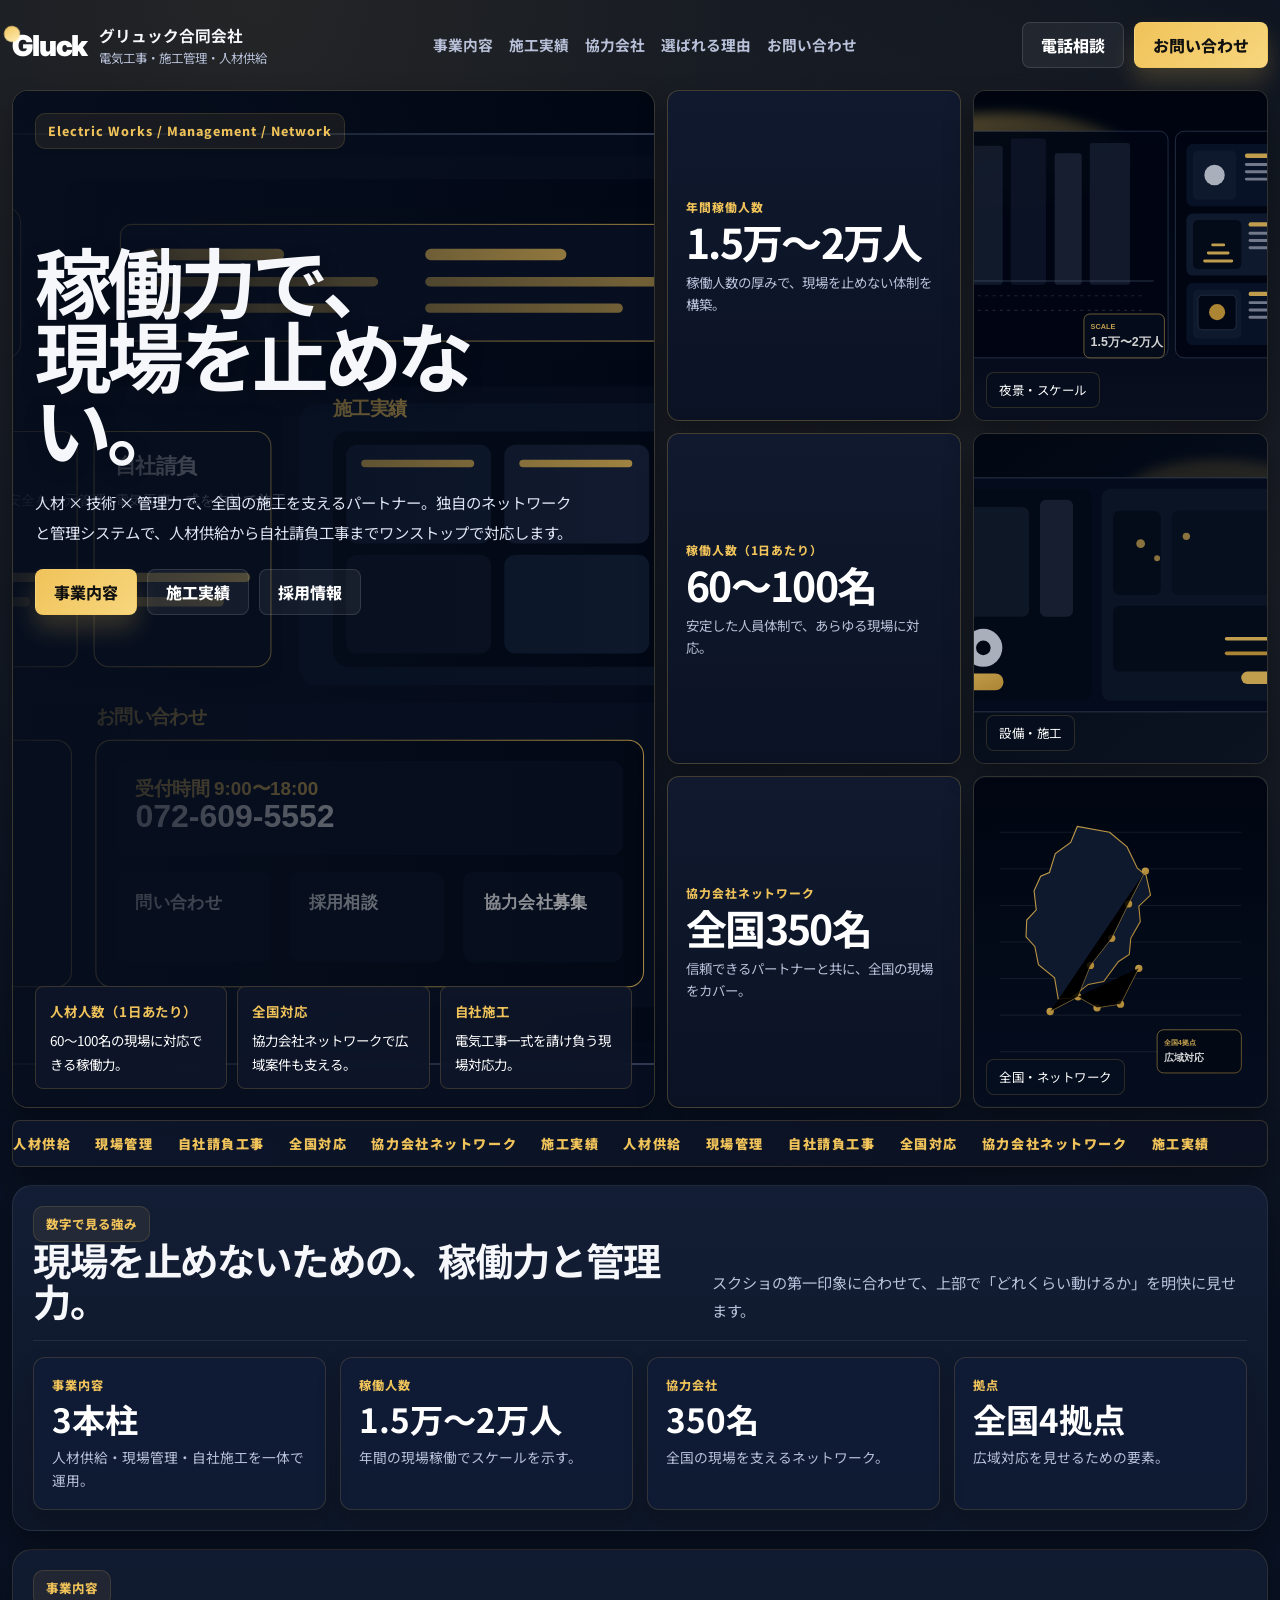
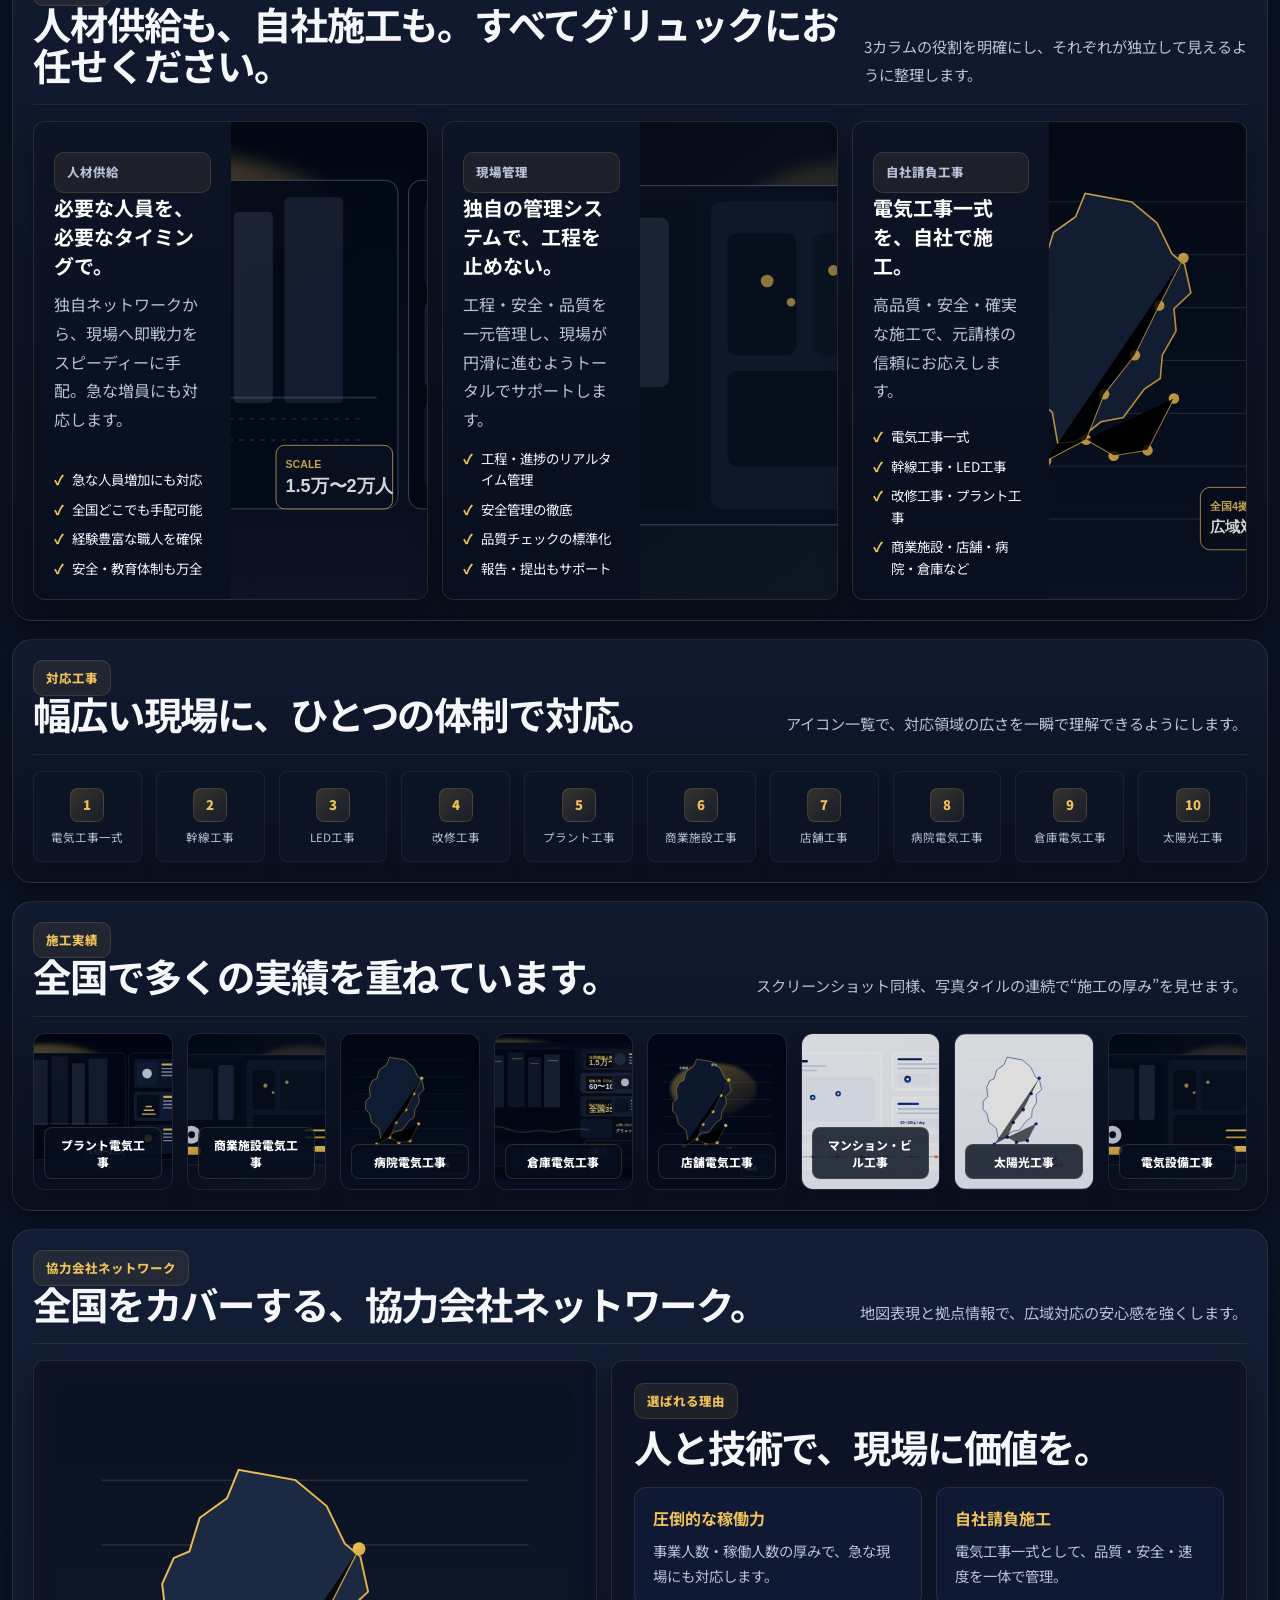
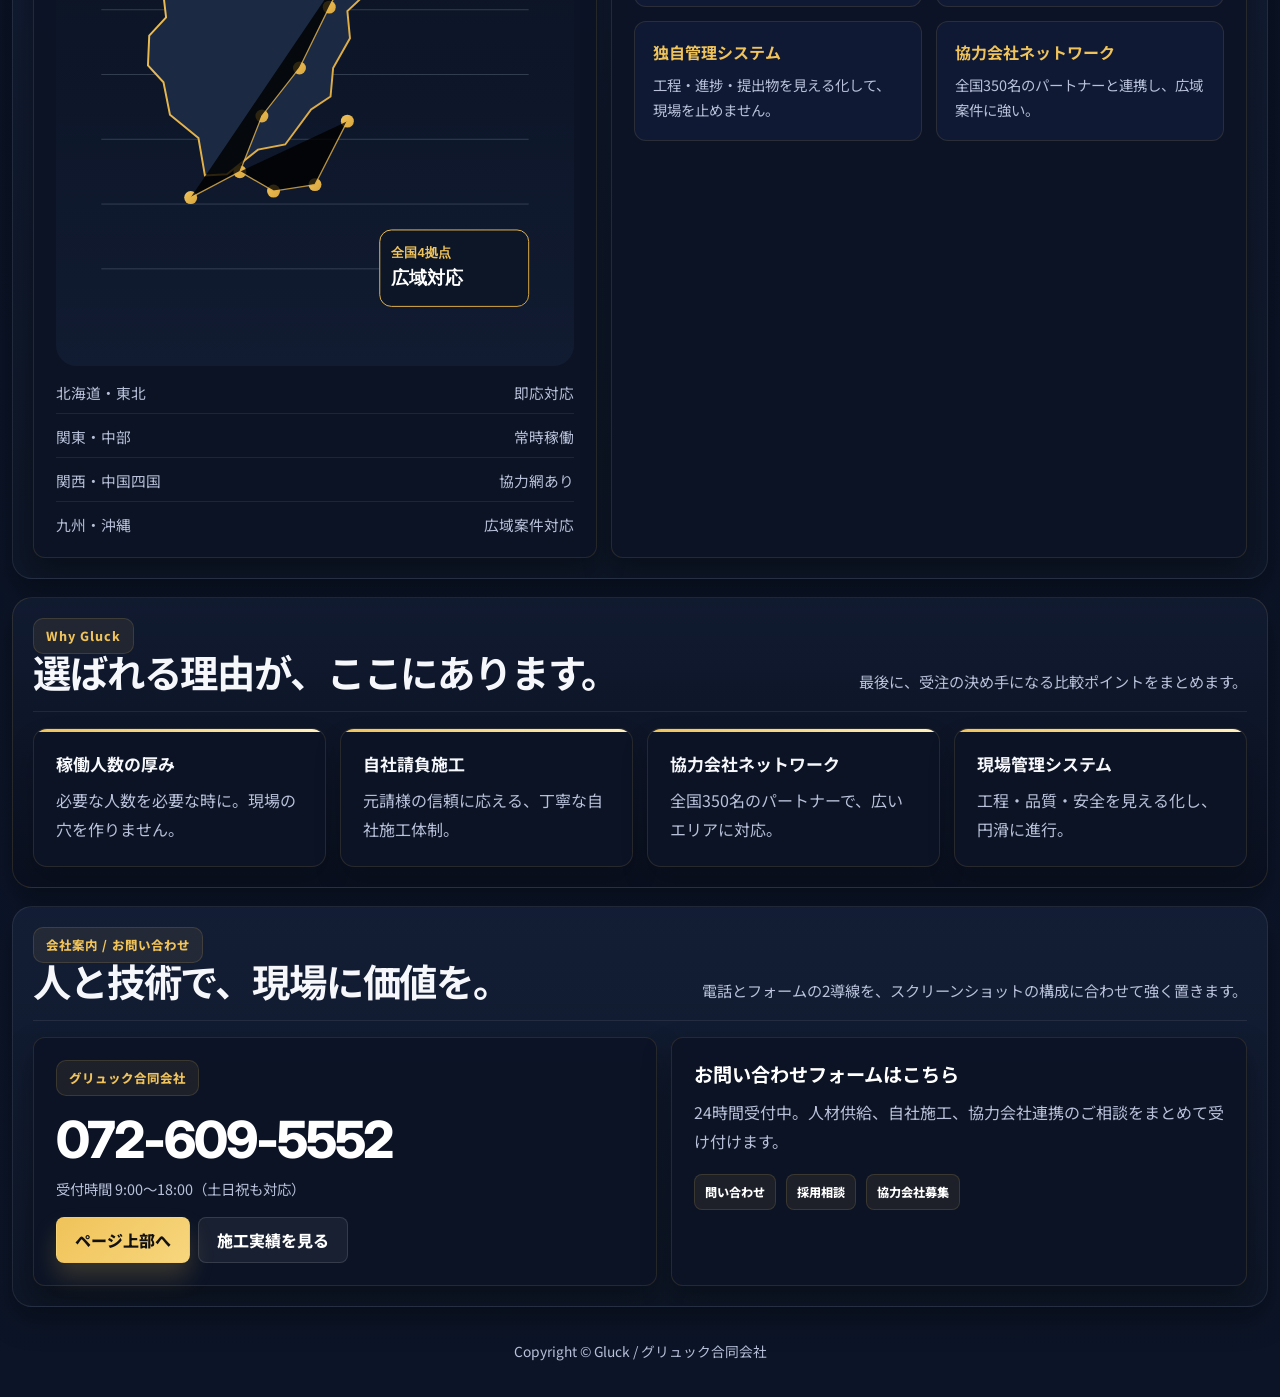
==== commit c00d1c4c: "tighten the industrial layout with image-led sections" ====
--- a/public/index.html
+++ b/public/index.html
@@ -25,10 +25,10 @@
       --gold-2: #d8a53d;
       --text: #f6f7fb;
       --muted: #b8c1d9;
-      --shadow: 0 18px 38px rgba(0,0,0,0.28);
-      --radius-xl: 30px;
-      --radius-lg: 24px;
-      --radius-md: 18px;
+      --shadow: 0 14px 28px rgba(0,0,0,0.34);
+      --radius-xl: 20px;
+      --radius-lg: 16px;
+      --radius-md: 12px;
       --max: 1420px;
     }
     * { box-sizing: border-box; }
@@ -61,7 +61,7 @@
     .page {
       width: min(calc(100% - 24px), var(--max));
       margin: 0 auto;
-      padding: 14px 0 44px;
+      padding: 12px 0 36px;
       position: relative;
       z-index: 1;
     }
@@ -114,7 +114,7 @@
       justify-content: center;
       min-height: 46px;
       padding: 0 18px;
-      border-radius: 999px;
+      border-radius: 8px;
       border: 1px solid transparent;
       font-weight: 800;
       white-space: nowrap;
@@ -141,8 +141,8 @@
     }
     .hero-main {
       position: relative;
-      min-height: 820px;
-      border-radius: 28px;
+      min-height: 800px;
+      border-radius: 16px;
       overflow: hidden;
       border: 1px solid rgba(240,195,90,0.22);
       background: #081123;
@@ -168,7 +168,7 @@
     .hero-copy {
       position: relative;
       z-index: 2;
-      padding: 26px 26px 22px;
+      padding: 22px 22px 18px;
       display: grid;
       grid-template-rows: auto 1fr auto;
       min-height: 100%;
@@ -200,7 +200,7 @@
     }
     .mini-panel {
       padding: 14px 14px 12px;
-      border-radius: 16px;
+      border-radius: 8px;
       background: rgba(15,23,42,0.82);
       border: 1px solid rgba(240,195,90,0.18);
       backdrop-filter: blur(6px);
@@ -220,7 +220,7 @@
       gap: 12px;
     }
     .stat-card {
-      border-radius: 26px;
+      border-radius: 12px;
       background: linear-gradient(180deg, #10192e, #0b1224);
       border: 1px solid rgba(240,195,90,0.24);
       box-shadow: var(--shadow);
@@ -253,7 +253,7 @@
     .hero-shot {
       position: relative;
       overflow: hidden;
-      border-radius: 26px;
+      border-radius: 12px;
       border: 1px solid rgba(240,195,90,0.14);
       box-shadow: var(--shadow);
       background: #111827;
@@ -265,7 +265,7 @@
       left: 12px;
       bottom: 12px;
       padding: 8px 12px;
-      border-radius: 999px;
+      border-radius: 8px;
       background: rgba(7,15,31,0.82);
       border: 1px solid rgba(240,195,90,0.16);
       color: #fff;
@@ -276,7 +276,7 @@
     .ticker {
       overflow: hidden;
       margin-top: 12px;
-      border-radius: 18px;
+      border-radius: 8px;
       border: 1px solid rgba(240,195,90,0.18);
       background: linear-gradient(90deg, rgba(13,22,43,0.9), rgba(11,17,34,0.95));
       box-shadow: var(--shadow);
@@ -296,7 +296,7 @@
 
     .section {
       margin-top: 18px;
-      padding: 24px;
+      padding: 20px;
       border-radius: var(--radius-xl);
       background: linear-gradient(180deg, rgba(19,30,54,0.98), rgba(14,23,40,0.98));
       border: 1px solid rgba(255,255,255,0.08);
@@ -304,9 +304,9 @@
       overflow: hidden;
     }
     .section.light {
-      background: linear-gradient(180deg, #f7f7f9, #ffffff);
+      background: linear-gradient(180deg, rgba(17,27,49,0.98), rgba(10,16,31,0.98));
       color: var(--text);
-      border-color: rgba(16,32,51,0.08);
+      border-color: rgba(240,195,90,0.12);
     }
     .section-head {
       display: flex;
@@ -317,7 +317,8 @@
       margin-bottom: 16px;
       border-bottom: 1px solid rgba(255,255,255,0.08);
     }
-    .section.light .section-head { border-bottom-color: var(--line); }
+    .section.light .section-head { border-bottom-color: rgba(255,255,255,0.08); }
+    .section.light .section-head p { color: var(--muted); }
     .section-head p {
       max-width: 42rem;
       color: var(--muted);
@@ -335,7 +336,7 @@
       align-items: center;
       gap: 8px;
       padding: 8px 12px;
-      border-radius: 999px;
+      border-radius: 10px;
       background: rgba(240,195,90,0.08);
       border: 1px solid rgba(240,195,90,0.14);
       color: var(--gold);
@@ -355,7 +356,7 @@
 
     .metric {
       padding: 18px 18px 16px;
-      border-radius: 22px;
+      border-radius: 12px;
       background: rgba(16,27,54,0.86);
       border: 1px solid rgba(240,195,90,0.16);
       box-shadow: 0 12px 24px rgba(0,0,0,0.16);
@@ -367,7 +368,7 @@
     .card {
       position: relative;
       padding: 22px;
-      border-radius: 24px;
+      border-radius: 14px;
       background: rgba(12,20,38,0.96);
       border: 1px solid rgba(240,195,90,0.12);
       box-shadow: 0 14px 28px rgba(0,0,0,0.16);
@@ -391,7 +392,7 @@
       display: inline-flex;
       align-items: center;
       padding: 8px 10px;
-      border-radius: 999px;
+      border-radius: 8px;
       background: rgba(240,195,90,0.08);
       border: 1px solid rgba(240,195,90,0.14);
       color: #fff;
@@ -406,7 +407,7 @@
     }
     .business-card {
       min-height: 330px;
-      border-radius: 26px;
+      border-radius: 12px;
       overflow: hidden;
       background: linear-gradient(180deg, rgba(12,20,38,0.98), rgba(8,15,31,0.98));
       border: 1px solid rgba(240,195,90,0.14);
@@ -427,7 +428,7 @@
     .icon-row { grid-template-columns: repeat(10, minmax(0, 1fr)); }
     .icon {
       padding: 16px 10px;
-      border-radius: 18px;
+      border-radius: 8px;
       background: rgba(12,20,38,0.9);
       border: 1px solid rgba(255,255,255,0.06);
       text-align: center;
@@ -438,7 +439,7 @@
       width: 34px;
       height: 34px;
       margin: 0 auto 8px;
-      border-radius: 12px;
+      border-radius: 8px;
       background: linear-gradient(135deg, rgba(240,195,90,0.18), rgba(240,195,90,0.06));
       border: 1px solid rgba(240,195,90,0.16);
       display: grid;
@@ -453,7 +454,7 @@
     .shot-tile {
       position: relative;
       overflow: hidden;
-      border-radius: 18px;
+      border-radius: 12px;
       min-height: 152px;
       border: 1px solid rgba(255,255,255,0.08);
       box-shadow: 0 12px 24px rgba(0,0,0,0.12);
@@ -467,7 +468,7 @@
       bottom: 10px;
       right: 10px;
       padding: 8px 10px;
-      border-radius: 999px;
+      border-radius: 8px;
       background: rgba(7,15,31,0.82);
       border: 1px solid rgba(240,195,90,0.16);
       color: #fff;
@@ -482,7 +483,7 @@
     }
     .map-card, .reason-box, .contact-box {
       padding: 22px;
-      border-radius: 26px;
+      border-radius: 12px;
       background: rgba(12,20,38,0.94);
       border: 1px solid rgba(240,195,90,0.12);
       box-shadow: var(--shadow);
@@ -495,7 +496,7 @@
     .reason-grid { grid-template-columns: repeat(2, minmax(0, 1fr)); }
     .reason {
       padding: 18px;
-      border-radius: 18px;
+      border-radius: 12px;
       background: rgba(16,27,54,0.9);
       border: 1px solid rgba(240,195,90,0.12);
     }
@@ -516,7 +517,7 @@
 
     .footer {
       margin-top: 18px;
-      padding: 20px 0 0;
+      padding: 16px 0 0;
       color: var(--muted);
       text-align: center;
       font-size: 0.86rem;
@@ -588,7 +589,7 @@
 
     <section class="hero">
       <div class="hero-main fade-up">
-        <img src="./assets/gluck-industrial-hero.svg" alt="工場夜景と電気工事を表現したヒーロー画像">
+        <img src="./assets/gluck-industrial-composite.svg" alt="Gluck合同会社のサイト構成をまとめた合成画像">
         <div class="hero-copy">
           <div class="hero-top">
             <div>
@@ -613,15 +614,15 @@
       </div>
 
       <div class="hero-stats fade-up">
-        <div class="stat-card"><small>年間稼働人数</small><strong>1.5万〜2万人!</strong><p>稼働人数の厚みで、現場を止めない体制を構築。</p></div>
-        <div class="stat-card"><small>稼働人数（1日あたり）</small><strong>60〜100名!</strong><p>安定した人員体制で、あらゆる現場に対応。</p></div>
-        <div class="stat-card"><small>協力会社ネットワーク</small><strong>全国350名!</strong><p>信頼できるパートナーと共に、全国の現場をカバー。</p></div>
+        <div class="stat-card"><small>年間稼働人数</small><strong>1.5万〜2万人</strong><p>稼働人数の厚みで、現場を止めない体制を構築。</p></div>
+        <div class="stat-card"><small>稼働人数（1日あたり）</small><strong>60〜100名</strong><p>安定した人員体制で、あらゆる現場に対応。</p></div>
+        <div class="stat-card"><small>協力会社ネットワーク</small><strong>全国350名</strong><p>信頼できるパートナーと共に、全国の現場をカバー。</p></div>
       </div>
 
       <div class="hero-stats fade-up">
-        <div class="hero-shot"><img src="./assets/gluck-industrial-panel.svg" alt="夜景の設備点検イメージ"><div class="caption">夜景・設備点検</div></div>
-        <div class="hero-shot"><img src="./assets/gluck-industrial-panel.svg" alt="太陽光発電設備イメージ"><div class="caption">太陽光・受変電</div></div>
-        <div class="hero-shot"><img src="./assets/gluck-industrial-panel.svg" alt="作業員の施工イメージ"><div class="caption">現場管理・施工</div></div>
+        <div class="hero-shot"><img src="./assets/gluck-industrial-hero.svg" alt="工場夜景のスケール感を伝える画像"><div class="caption">夜景・スケール</div></div>
+        <div class="hero-shot"><img src="./assets/gluck-industrial-panel.svg" alt="電気工事の作業と設備を表現した画像"><div class="caption">設備・施工</div></div>
+        <div class="hero-shot"><img src="./assets/gluck-industrial-map.svg" alt="全国ネットワークを表現した地図画像"><div class="caption">全国・ネットワーク</div></div>
       </div>
     </section>
 
@@ -671,7 +672,7 @@
               <li>安全・教育体制も万全</li>
             </ul>
           </div>
-          <div class="business-visual"><img src="./assets/gluck-industrial-panel.svg" alt="人材供給イメージ"></div>
+          <div class="business-visual"><img src="./assets/gluck-industrial-hero.svg" alt="人材供給と現場稼働を伝える画像"></div>
         </article>
         <article class="business-card">
           <div class="business-copy">
@@ -703,7 +704,7 @@
               <li>商業施設・店舗・病院・倉庫など</li>
             </ul>
           </div>
-          <div class="business-visual"><img src="./assets/gluck-industrial-panel.svg" alt="自社請負工事イメージ"></div>
+          <div class="business-visual"><img src="./assets/gluck-industrial-map.svg" alt="自社請負工事と広域対応を伝える画像"></div>
         </article>
       </div>
     </section>
@@ -741,12 +742,12 @@
       <div class="gallery">
         <div class="shot-tile"><img src="./assets/gluck-industrial-hero.svg" alt="プラント電気工事"><div class="label">プラント電気工事</div></div>
         <div class="shot-tile"><img src="./assets/gluck-industrial-panel.svg" alt="商業施設電気工事"><div class="label">商業施設電気工事</div></div>
-        <div class="shot-tile"><img src="./assets/gluck-industrial-panel.svg" alt="病院電気工事"><div class="label">病院電気工事</div></div>
-        <div class="shot-tile"><img src="./assets/gluck-industrial-hero.svg" alt="倉庫電気工事"><div class="label">倉庫電気工事</div></div>
-        <div class="shot-tile"><img src="./assets/gluck-industrial-panel.svg" alt="店舗電気工事"><div class="label">店舗電気工事</div></div>
-        <div class="shot-tile"><img src="./assets/gluck-industrial-panel.svg" alt="マンション工事"><div class="label">マンション・ビル工事</div></div>
-        <div class="shot-tile"><img src="./assets/gluck-industrial-hero.svg" alt="太陽光工事"><div class="label">太陽光工事</div></div>
-        <div class="shot-tile"><img src="./assets/gluck-industrial-panel.svg" alt="電設設備工事"><div class="label">電気設備工事</div></div>
+        <div class="shot-tile"><img src="./assets/gluck-industrial-map.svg" alt="病院電気工事"><div class="label">病院電気工事</div></div>
+        <div class="shot-tile"><img src="./assets/gluck-hero.svg" alt="倉庫電気工事"><div class="label">倉庫電気工事</div></div>
+        <div class="shot-tile"><img src="./assets/gluck-map.svg" alt="店舗電気工事"><div class="label">店舗電気工事</div></div>
+        <div class="shot-tile"><img src="./assets/gluck-blueprint-hero.svg" alt="マンション工事"><div class="label">マンション・ビル工事</div></div>
+        <div class="shot-tile"><img src="./assets/gluck-blueprint-map.svg" alt="太陽光工事"><div class="label">太陽光工事</div></div>
+        <div class="shot-tile"><img src="./assets/gluck-industrial-panel.svg" alt="電気設備工事"><div class="label">電気設備工事</div></div>
       </div>
     </section>
 
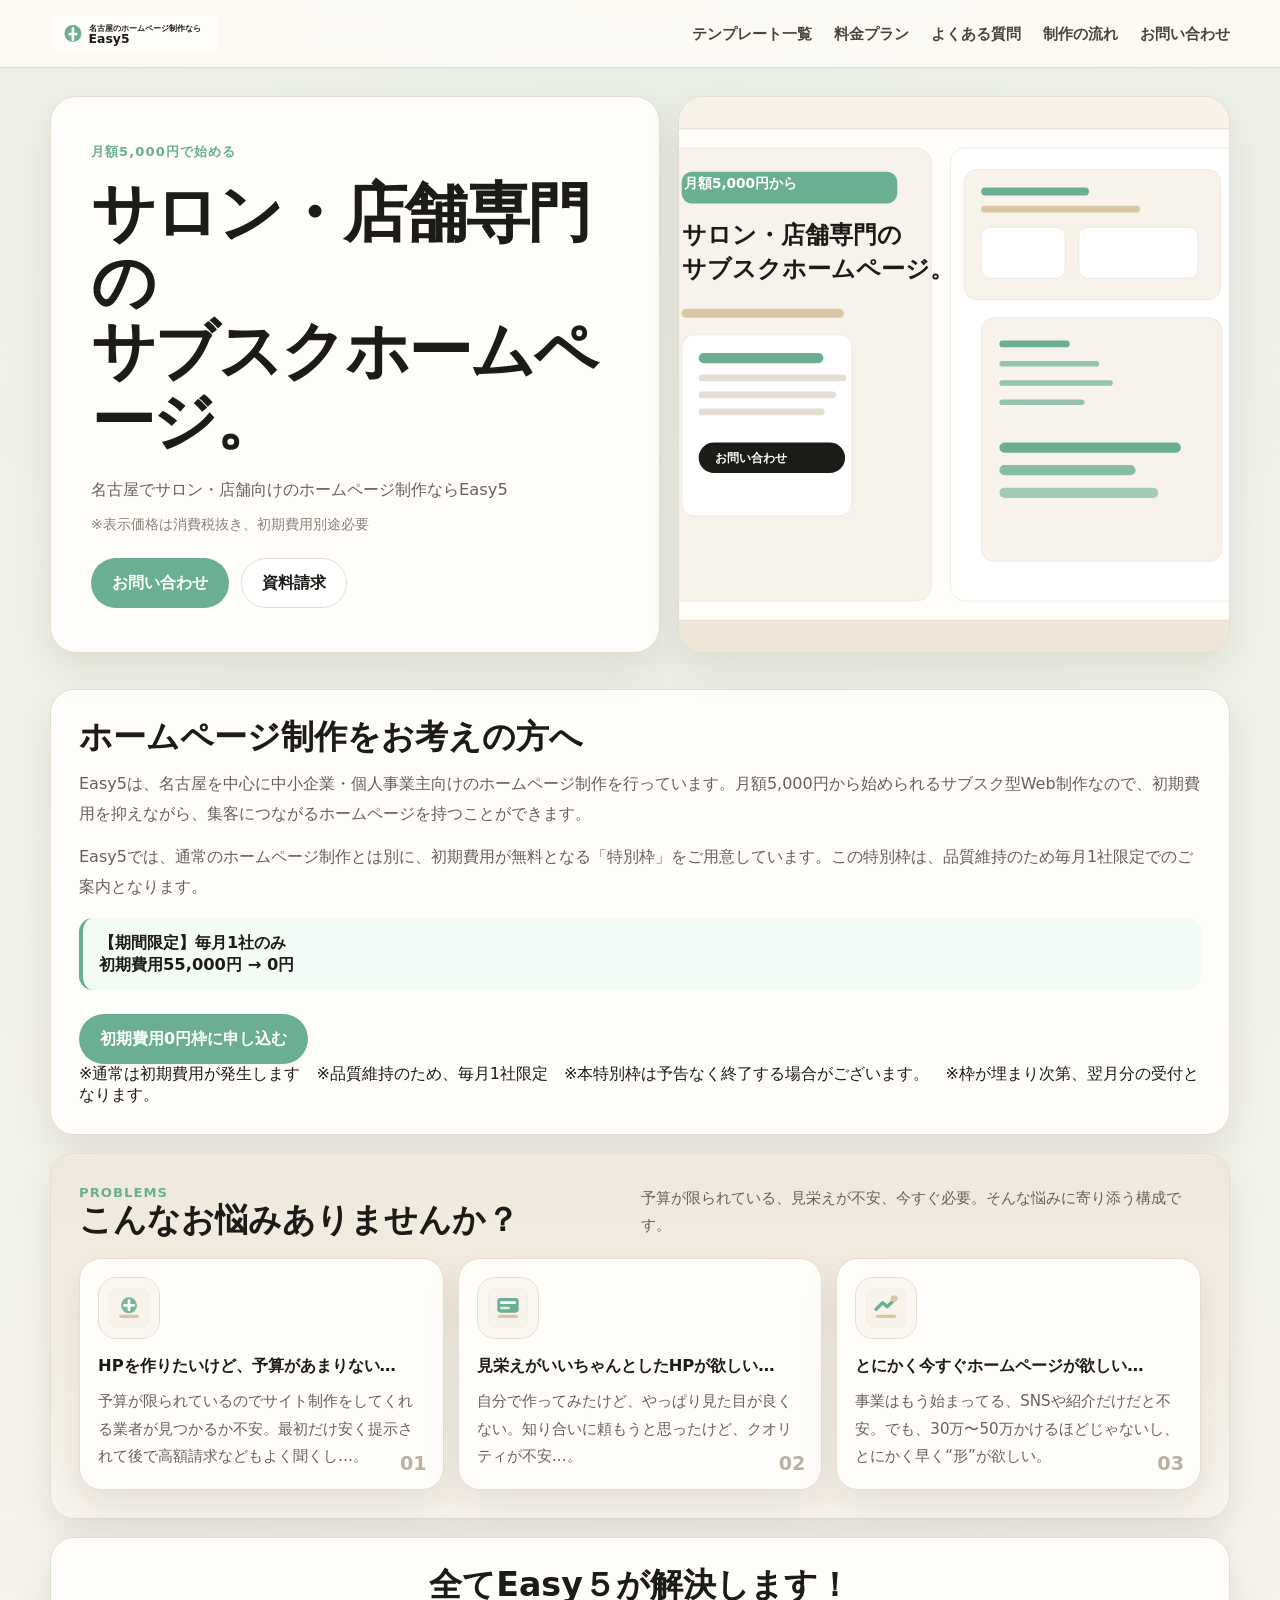
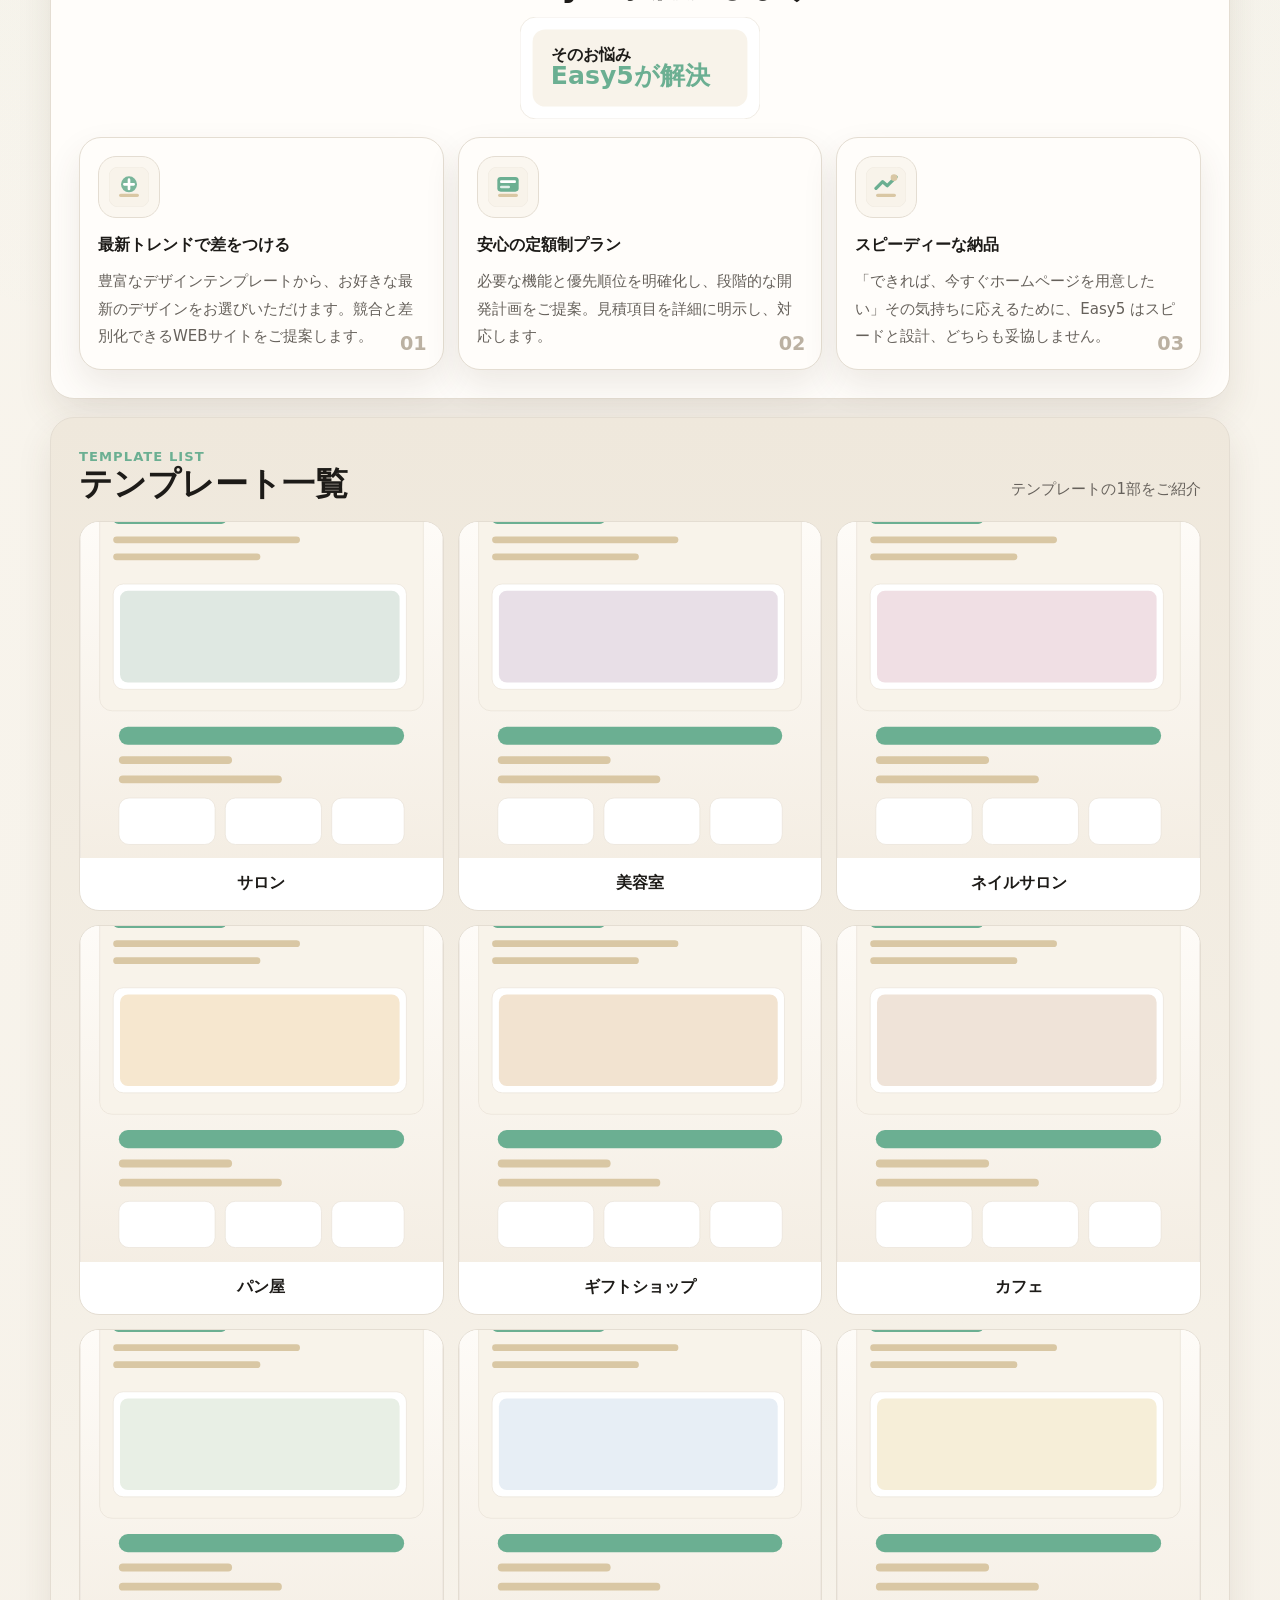
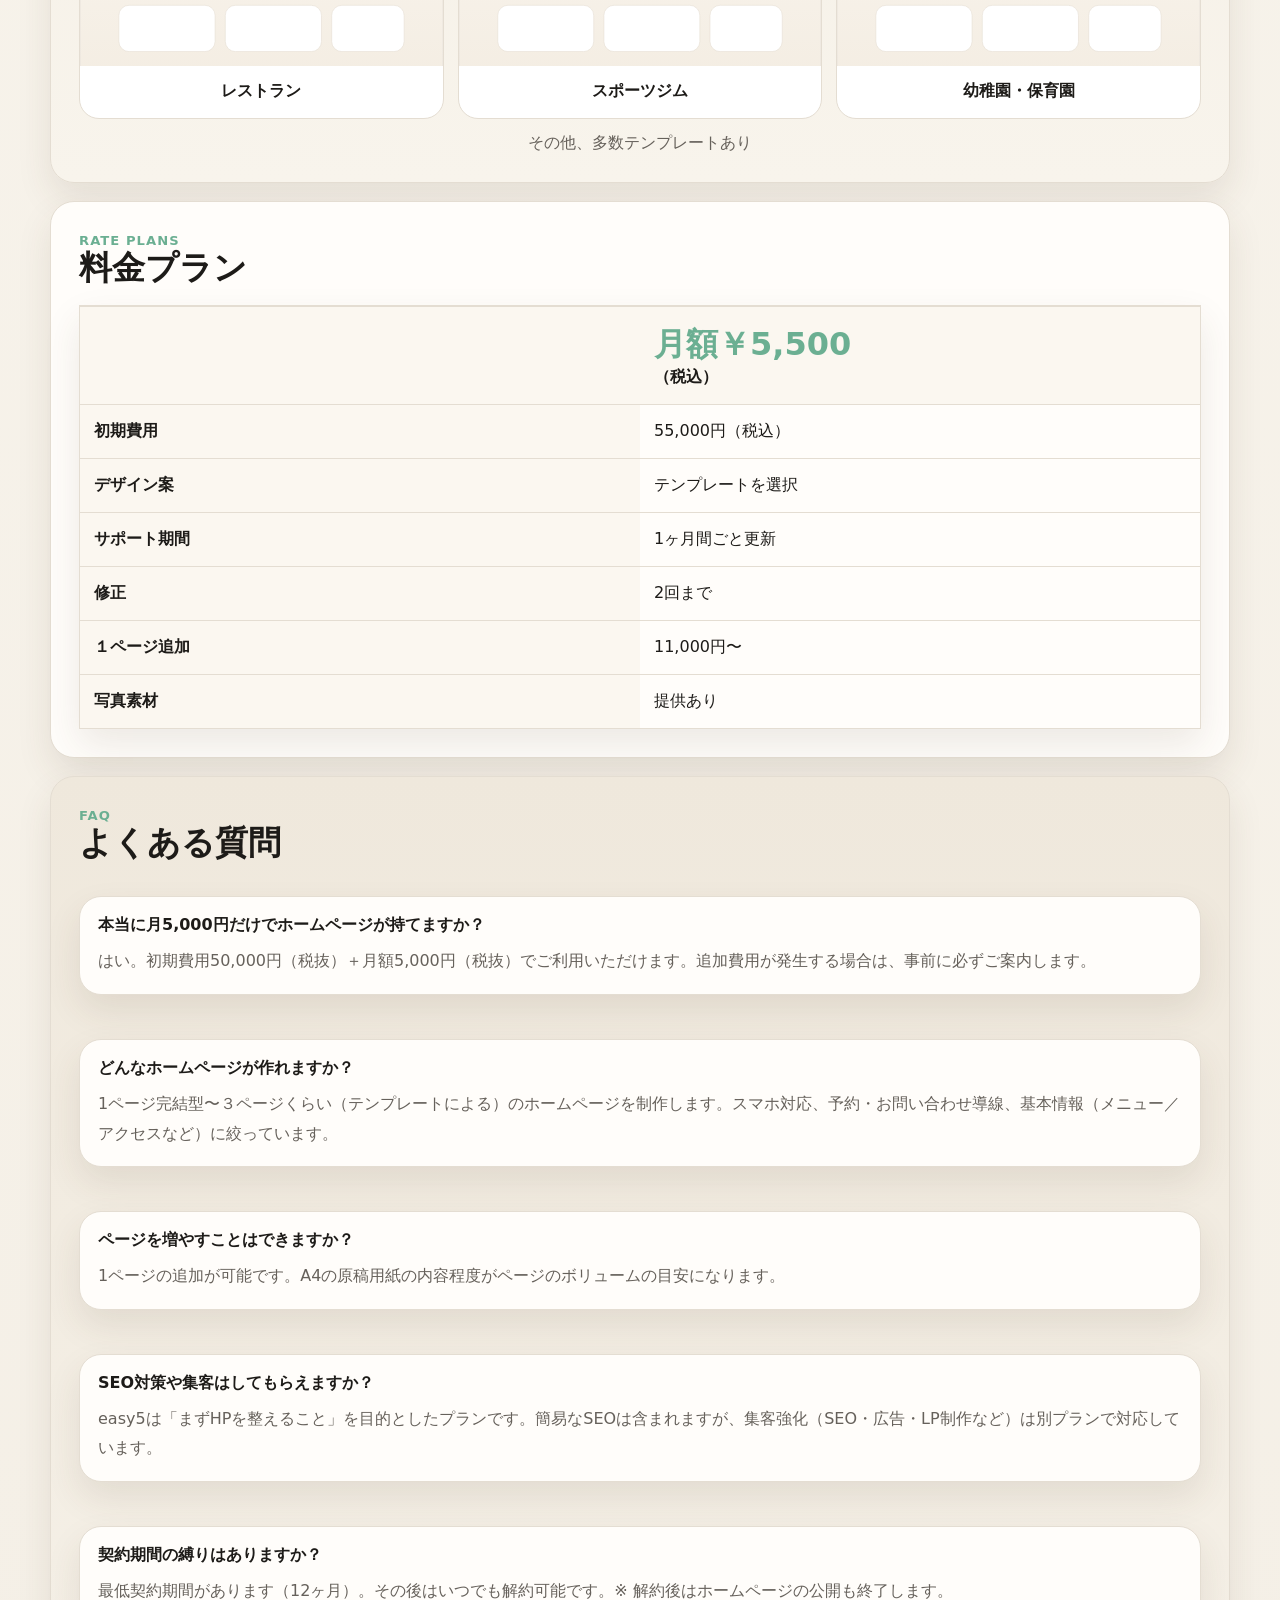
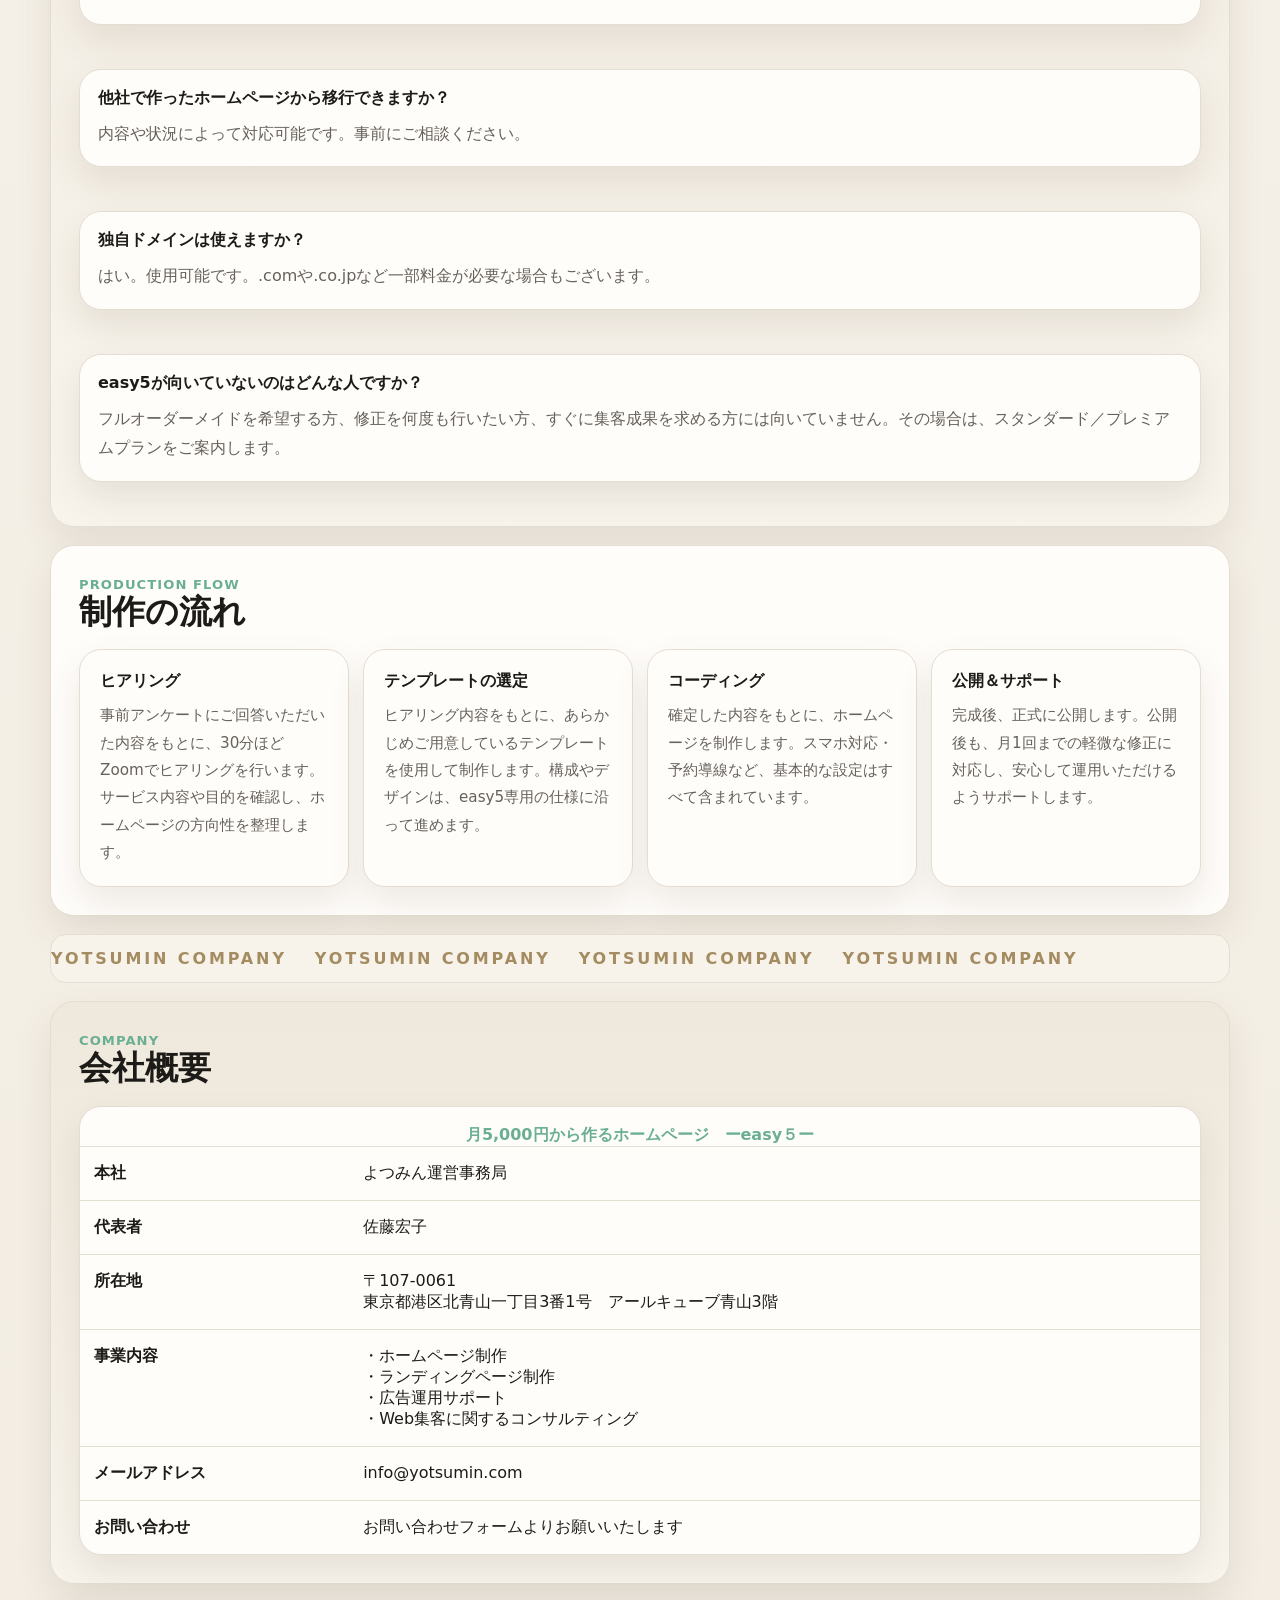
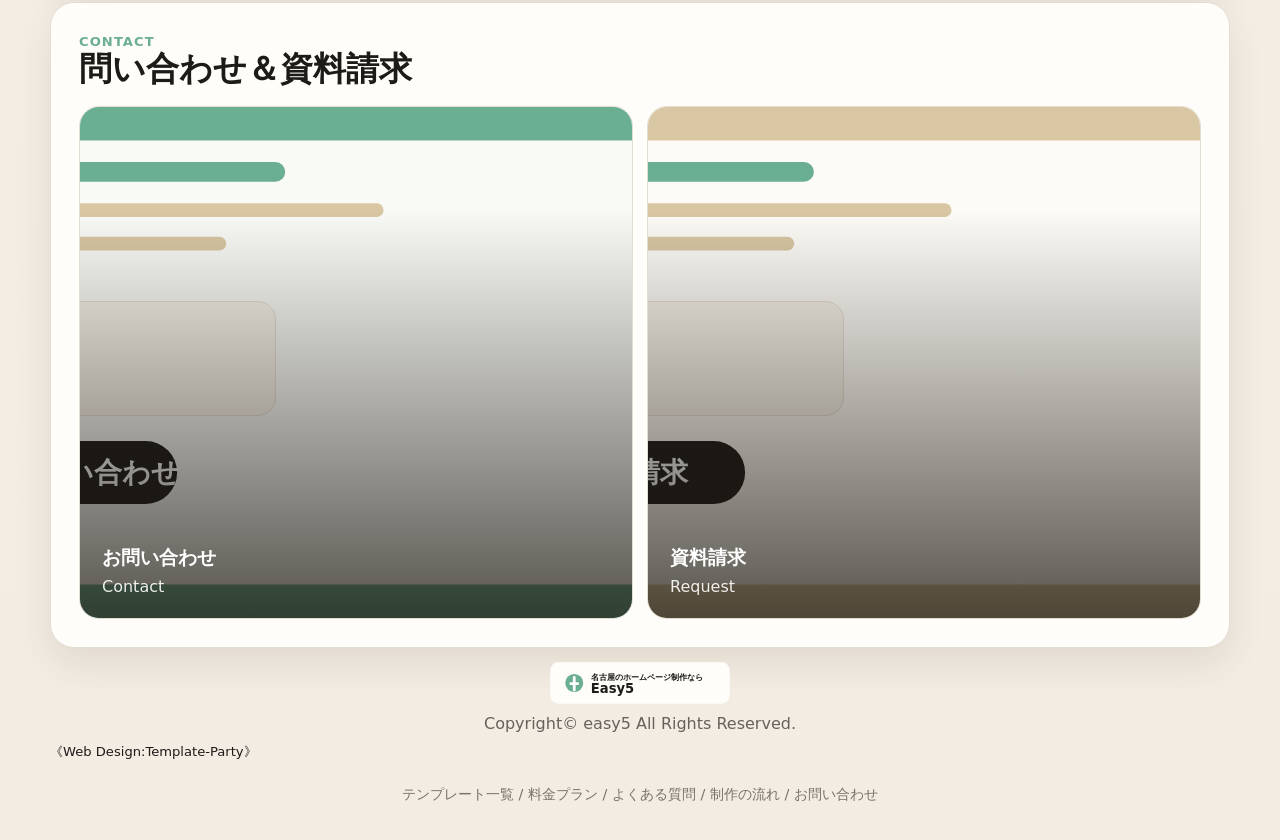
==== commit 1efe758a: "recreate the easy5 marketing site" ====
--- a/public/index.html
+++ b/public/index.html
@@ -1,865 +1,289 @@
 <!DOCTYPE html>
 <html lang="ja">
 <head>
-  <meta charset="UTF-8">
-  <meta name="viewport" content="width=device-width, initial-scale=1.0">
-  <title>Gluck | グリュック合同会社</title>
-  <meta name="description" content="グリュック合同会社の電気工事サイト。人材供給、現場管理、自社請負工事、協力会社ネットワークまで、現場を止めない体制を紹介します。">
-  <meta property="og:title" content="Gluck | グリュック合同会社">
-  <meta property="og:description" content="稼働力で、現場を止めない。電気工事・施工管理・人材供給の総合サイト。">
-  <meta property="og:type" content="website">
-  <meta property="og:image" content="./assets/gluck-industrial-hero.svg">
-  <meta name="theme-color" content="#081123">
-  <link rel="preconnect" href="https://fonts.googleapis.com">
-  <link rel="preconnect" href="https://fonts.gstatic.com" crossorigin>
-  <link href="https://fonts.googleapis.com/css2?family=Inter:wght@500;600;700;800;900&family=Noto+Sans+JP:wght@400;500;700;800&display=swap" rel="stylesheet">
-  <style>
-    :root {
-      --bg: #081123;
-      --bg-2: #0d162b;
-      --bg-3: #111b31;
-      --panel: #131e36;
-      --panel-2: #18253a;
-      --line: #3a4b6b;
-      --gold: #f0c35a;
-      --gold-2: #d8a53d;
-      --text: #f6f7fb;
-      --muted: #b8c1d9;
-      --shadow: 0 14px 28px rgba(0,0,0,0.34);
-      --radius-xl: 20px;
-      --radius-lg: 16px;
-      --radius-md: 12px;
-      --max: 1420px;
-    }
-    * { box-sizing: border-box; }
-    html { scroll-behavior: smooth; }
-    body {
-      margin: 0;
-      min-height: 100vh;
-      color: var(--text);
-      font-family: 'Noto Sans JP', system-ui, sans-serif;
-      background:
-        radial-gradient(circle at 20% 0%, rgba(240,195,90,0.12), transparent 24%),
-        radial-gradient(circle at 100% 12%, rgba(240,195,90,0.08), transparent 18%),
-        linear-gradient(180deg, #070f1f 0%, #0c1528 100%);
-    }
-    body::before {
-      content: '';
-      position: fixed;
-      inset: 0;
-      pointer-events: none;
-      background-image: radial-gradient(rgba(240,195,90,0.06) 1px, transparent 1px);
-      background-size: 20px 20px;
-      opacity: 0.22;
-      mask-image: linear-gradient(180deg, rgba(0,0,0,0.2), transparent 82%);
-    }
-    a { color: inherit; text-decoration: none; }
-    img { display: block; max-width: 100%; }
-    h1, h2, h3, p { margin: 0; }
-    h1, h2, h3 { font-family: 'Inter', 'Noto Sans JP', sans-serif; }
-
-    .page {
-      width: min(calc(100% - 24px), var(--max));
-      margin: 0 auto;
-      padding: 12px 0 36px;
-      position: relative;
-      z-index: 1;
-    }
-
-    .masthead {
-      display: grid;
-      grid-template-columns: auto 1fr auto;
-      gap: 18px;
-      align-items: center;
-      padding: 10px 0 14px;
-    }
-    .brand { display: flex; align-items: center; gap: 12px; }
-    .brand-mark {
-      font-family: 'Inter', sans-serif;
-      font-size: 1.8rem;
-      font-weight: 900;
-      letter-spacing: -0.04em;
-      color: #fff;
-      position: relative;
-    }
-    .brand-mark::before {
-      content: '';
-      position: absolute;
-      left: -8px;
-      top: -2px;
-      width: 16px;
-      height: 16px;
-      border-radius: 50%;
-      background: linear-gradient(135deg, var(--gold), #fff0b8);
-      transform: rotate(20deg);
-    }
-    .brand-copy strong { display: block; font-size: 0.98rem; }
-    .brand-copy span { display: block; margin-top: 2px; color: var(--muted); font-size: 0.78rem; }
-
-    .header-links {
-      display: flex;
-      flex-wrap: wrap;
-      gap: 16px;
-      justify-content: center;
-      color: var(--muted);
-      font-size: 0.92rem;
-      font-weight: 700;
-    }
-    .header-links a { padding: 5px 0; border-bottom: 2px solid transparent; }
-    .header-links a:hover { color: #fff; border-bottom-color: rgba(240,195,90,0.5); }
-
-    .button {
-      display: inline-flex;
-      align-items: center;
-      justify-content: center;
-      min-height: 46px;
-      padding: 0 18px;
-      border-radius: 8px;
-      border: 1px solid transparent;
-      font-weight: 800;
-      white-space: nowrap;
-      transition: transform 0.2s ease, box-shadow 0.2s ease, background 0.2s ease;
-    }
-    .button:hover { transform: translateY(-1px); }
-    .button-primary {
-      color: #111;
-      background: linear-gradient(135deg, var(--gold), #f7d67d);
-      box-shadow: 0 14px 24px rgba(240,195,90,0.2);
-    }
-    .button-ghost {
-      color: #fff;
-      background: rgba(255,255,255,0.06);
-      border-color: rgba(255,255,255,0.12);
-    }
-
-    .hero {
-      margin-top: 8px;
-      display: grid;
-      grid-template-columns: 1.2fr 0.55fr 0.55fr;
-      gap: 12px;
-      align-items: stretch;
-    }
-    .hero-main {
-      position: relative;
-      min-height: 800px;
-      border-radius: 16px;
-      overflow: hidden;
-      border: 1px solid rgba(240,195,90,0.22);
-      background: #081123;
-      box-shadow: var(--shadow);
-    }
-    .hero-main img {
-      position: absolute;
-      inset: 0;
-      width: 100%;
-      height: 100%;
-      object-fit: cover;
-      object-position: center;
-      filter: saturate(0.95) contrast(1.08) brightness(0.76);
-      transform: scale(1.02);
-      transition: transform 0.25s ease;
-    }
-    .hero-main::after {
-      content: '';
-      position: absolute;
-      inset: 0;
-      background: linear-gradient(90deg, rgba(7,15,31,0.9) 0%, rgba(7,15,31,0.58) 46%, rgba(7,15,31,0.12) 100%);
-    }
-    .hero-copy {
-      position: relative;
-      z-index: 2;
-      padding: 22px 22px 18px;
-      display: grid;
-      grid-template-rows: auto 1fr auto;
-      min-height: 100%;
-    }
-    .hero-title {
-      max-width: 540px;
-      margin-top: 100px;
-    }
-    .hero-title h1 {
-      font-size: clamp(3rem, 6vw, 5.7rem);
-      line-height: 0.96;
-      letter-spacing: -0.06em;
-      text-shadow: 0 6px 18px rgba(0,0,0,0.28);
-    }
-    .hero-title .lead {
-      margin-top: 18px;
-      max-width: 34rem;
-      color: #ecf1ff;
-      font-size: 0.96rem;
-      line-height: 1.92;
-      opacity: 0.95;
-    }
-    .hero-actions { display: flex; flex-wrap: wrap; gap: 10px; margin-top: 22px; }
-    .hero-bottom {
-      display: grid;
-      grid-template-columns: repeat(3, minmax(0, 1fr));
-      gap: 10px;
-      align-self: end;
-    }
-    .mini-panel {
-      padding: 14px 14px 12px;
-      border-radius: 8px;
-      background: rgba(15,23,42,0.82);
-      border: 1px solid rgba(240,195,90,0.18);
-      backdrop-filter: blur(6px);
-    }
-    .mini-panel strong {
-      display: block;
-      color: var(--gold);
-      font-size: 0.84rem;
-      margin-bottom: 6px;
-      letter-spacing: 0.06em;
-    }
-    .mini-panel span { color: #fff; font-size: 0.84rem; line-height: 1.65; }
-
-    .hero-stats {
-      display: grid;
-      grid-template-rows: repeat(3, minmax(0, 1fr));
-      gap: 12px;
-    }
-    .stat-card {
-      border-radius: 12px;
-      background: linear-gradient(180deg, #10192e, #0b1224);
-      border: 1px solid rgba(240,195,90,0.24);
-      box-shadow: var(--shadow);
-      padding: 18px 18px 16px;
-      display: flex;
-      flex-direction: column;
-      justify-content: center;
-    }
-    .stat-card small {
-      color: var(--gold);
-      font-weight: 800;
-      letter-spacing: 0.08em;
-      text-transform: uppercase;
-      font-size: 0.74rem;
-    }
-    .stat-card strong {
-      display: block;
-      margin-top: 6px;
-      font-size: clamp(1.6rem, 3.2vw, 2.8rem);
-      line-height: 1.02;
-      color: #fff;
-      letter-spacing: -0.04em;
-    }
-    .stat-card p {
-      margin-top: 8px;
-      color: var(--muted);
-      font-size: 0.84rem;
-      line-height: 1.65;
-    }
-    .hero-shot {
-      position: relative;
-      overflow: hidden;
-      border-radius: 12px;
-      border: 1px solid rgba(240,195,90,0.14);
-      box-shadow: var(--shadow);
-      background: #111827;
-      min-height: 0;
-    }
-    .hero-shot img { width: 100%; height: 100%; object-fit: cover; filter: brightness(0.8) contrast(1.08) saturate(0.9); }
-    .hero-shot .caption {
-      position: absolute;
-      left: 12px;
-      bottom: 12px;
-      padding: 8px 12px;
-      border-radius: 8px;
-      background: rgba(7,15,31,0.82);
-      border: 1px solid rgba(240,195,90,0.16);
-      color: #fff;
-      font-size: 0.78rem;
-      letter-spacing: 0.04em;
-    }
-
-    .ticker {
-      overflow: hidden;
-      margin-top: 12px;
-      border-radius: 8px;
-      border: 1px solid rgba(240,195,90,0.18);
-      background: linear-gradient(90deg, rgba(13,22,43,0.9), rgba(11,17,34,0.95));
-      box-shadow: var(--shadow);
-    }
-    .ticker-track {
-      display: flex;
-      gap: 24px;
-      width: max-content;
-      padding: 13px 0;
-      animation: marquee 24s linear infinite;
-      color: var(--gold);
-      font-weight: 900;
-      font-size: 0.82rem;
-      letter-spacing: 0.12em;
-      text-transform: uppercase;
-    }
-
-    .section {
-      margin-top: 18px;
-      padding: 20px;
-      border-radius: var(--radius-xl);
-      background: linear-gradient(180deg, rgba(19,30,54,0.98), rgba(14,23,40,0.98));
-      border: 1px solid rgba(255,255,255,0.08);
-      box-shadow: var(--shadow);
-      overflow: hidden;
-    }
-    .section.light {
-      background: linear-gradient(180deg, rgba(17,27,49,0.98), rgba(10,16,31,0.98));
-      color: var(--text);
-      border-color: rgba(240,195,90,0.12);
-    }
-    .section-head {
-      display: flex;
-      justify-content: space-between;
-      align-items: end;
-      gap: 18px;
-      padding-bottom: 16px;
-      margin-bottom: 16px;
-      border-bottom: 1px solid rgba(255,255,255,0.08);
-    }
-    .section.light .section-head { border-bottom-color: rgba(255,255,255,0.08); }
-    .section.light .section-head p { color: var(--muted); }
-    .section-head p {
-      max-width: 42rem;
-      color: var(--muted);
-      font-size: 0.95rem;
-      line-height: 1.82;
-    }
-    .section h2 {
-      font-size: clamp(1.8rem, 3vw, 2.6rem);
-      line-height: 1.08;
-      letter-spacing: -0.03em;
-    }
-
-    .eyebrow {
-      display: inline-flex;
-      align-items: center;
-      gap: 8px;
-      padding: 8px 12px;
-      border-radius: 10px;
-      background: rgba(240,195,90,0.08);
-      border: 1px solid rgba(240,195,90,0.14);
-      color: var(--gold);
-      font-size: 0.78rem;
-      font-weight: 800;
-      letter-spacing: 0.08em;
-    }
-
-    .stats-grid, .grid-3, .grid-4, .card-row, .icon-row, .gallery, .network, .reason-grid, .contact {
-      display: grid;
-      gap: 14px;
-    }
-    .stats-grid { grid-template-columns: repeat(4, minmax(0, 1fr)); }
-    .grid-3 { grid-template-columns: repeat(3, minmax(0, 1fr)); }
-    .grid-4 { grid-template-columns: repeat(4, minmax(0, 1fr)); }
-    .card-row { grid-template-columns: repeat(3, minmax(0, 1fr)); }
-
-    .metric {
-      padding: 18px 18px 16px;
-      border-radius: 12px;
-      background: rgba(16,27,54,0.86);
-      border: 1px solid rgba(240,195,90,0.16);
-      box-shadow: 0 12px 24px rgba(0,0,0,0.16);
-    }
-    .metric small { display: block; color: var(--gold); letter-spacing: 0.08em; font-size: 0.76rem; font-weight: 800; }
-    .metric strong { display: block; margin-top: 8px; font-size: clamp(1.5rem, 2.6vw, 2.4rem); line-height: 1; color: #fff; }
-    .metric span { display: block; margin-top: 10px; color: var(--muted); font-size: 0.86rem; line-height: 1.7; }
-
-    .card {
-      position: relative;
-      padding: 22px;
-      border-radius: 14px;
-      background: rgba(12,20,38,0.96);
-      border: 1px solid rgba(240,195,90,0.12);
-      box-shadow: 0 14px 28px rgba(0,0,0,0.16);
-      overflow: hidden;
-      transition: transform 0.25s ease, box-shadow 0.25s ease;
-    }
-    .card:hover { transform: translateY(-4px); box-shadow: 0 18px 38px rgba(0,0,0,0.22); }
-    .card::before {
-      content: '';
-      position: absolute;
-      top: 0;
-      left: 0;
-      width: 100%;
-      height: 3px;
-      background: linear-gradient(90deg, var(--gold), #fff1be);
-    }
-    .card h3 { font-size: 1.06rem; }
-    .card p { margin-top: 10px; color: var(--muted); line-height: 1.8; }
-    .card .tag-row, .card .bullet-row, .meta-row { display: flex; flex-wrap: wrap; gap: 8px; margin-top: 14px; }
-    .pill {
-      display: inline-flex;
-      align-items: center;
-      padding: 8px 10px;
-      border-radius: 8px;
-      background: rgba(240,195,90,0.08);
-      border: 1px solid rgba(240,195,90,0.14);
-      color: #fff;
-      font-size: 0.76rem;
-      font-weight: 800;
-    }
-
-    .business {
-      display: grid;
-      grid-template-columns: repeat(3, minmax(0, 1fr));
-      gap: 14px;
-    }
-    .business-card {
-      min-height: 330px;
-      border-radius: 12px;
-      overflow: hidden;
-      background: linear-gradient(180deg, rgba(12,20,38,0.98), rgba(8,15,31,0.98));
-      border: 1px solid rgba(240,195,90,0.14);
-      position: relative;
-      box-shadow: var(--shadow);
-      display: grid;
-      grid-template-columns: 1fr 1fr;
-    }
-    .business-copy { padding: 20px; display: flex; flex-direction: column; justify-content: space-between; }
-    .business-copy strong { display: block; color: #fff; font-size: 1.25rem; }
-    .business-copy span { display: block; color: var(--muted); margin-top: 10px; line-height: 1.8; }
-    .business-copy ul { margin: 14px 0 0; padding: 0; list-style: none; display: grid; gap: 8px; }
-    .business-copy li { color: #f5f7fb; font-size: 0.84rem; line-height: 1.6; position: relative; padding-left: 18px; }
-    .business-copy li::before { content: '✓'; position: absolute; left: 0; color: var(--gold); font-weight: 900; }
-    .business-visual { position: relative; overflow: hidden; background: #111827; }
-    .business-visual img { width: 100%; height: 100%; object-fit: cover; filter: brightness(0.82) contrast(1.05) saturate(0.9); }
-
-    .icon-row { grid-template-columns: repeat(10, minmax(0, 1fr)); }
-    .icon {
-      padding: 16px 10px;
-      border-radius: 8px;
-      background: rgba(12,20,38,0.9);
-      border: 1px solid rgba(255,255,255,0.06);
-      text-align: center;
-      color: #fff;
-      box-shadow: 0 10px 20px rgba(0,0,0,0.12);
-    }
-    .icon .glyph {
-      width: 34px;
-      height: 34px;
-      margin: 0 auto 8px;
-      border-radius: 8px;
-      background: linear-gradient(135deg, rgba(240,195,90,0.18), rgba(240,195,90,0.06));
-      border: 1px solid rgba(240,195,90,0.16);
-      display: grid;
-      place-items: center;
-      color: var(--gold);
-      font-weight: 900;
-      font-size: 0.82rem;
-    }
-    .icon span { display: block; font-size: 0.72rem; line-height: 1.35; color: var(--muted); }
-
-    .gallery { grid-template-columns: repeat(8, minmax(0, 1fr)); }
-    .shot-tile {
-      position: relative;
-      overflow: hidden;
-      border-radius: 12px;
-      min-height: 152px;
-      border: 1px solid rgba(255,255,255,0.08);
-      box-shadow: 0 12px 24px rgba(0,0,0,0.12);
-      background: #0d1427;
-    }
-    .shot-tile img { width: 100%; height: 100%; object-fit: cover; filter: brightness(0.84) contrast(1.08) saturate(0.9); transition: transform 0.25s ease; }
-    .shot-tile:hover img { transform: scale(1.04); }
-    .shot-tile .label {
-      position: absolute;
-      left: 10px;
-      bottom: 10px;
-      right: 10px;
-      padding: 8px 10px;
-      border-radius: 8px;
-      background: rgba(7,15,31,0.82);
-      border: 1px solid rgba(240,195,90,0.16);
-      color: #fff;
-      text-align: center;
-      font-size: 0.74rem;
-      font-weight: 800;
-    }
-
-    .network {
-      grid-template-columns: 0.94fr 1.06fr;
-      align-items: stretch;
-    }
-    .map-card, .reason-box, .contact-box {
-      padding: 22px;
-      border-radius: 12px;
-      background: rgba(12,20,38,0.94);
-      border: 1px solid rgba(240,195,90,0.12);
-      box-shadow: var(--shadow);
-    }
-    .map-card img { width: 100%; height: auto; }
-    .map-meta { display: grid; gap: 12px; margin-top: 16px; }
-    .map-meta div { display: flex; justify-content: space-between; gap: 12px; padding-bottom: 10px; border-bottom: 1px solid rgba(255,255,255,0.08); color: var(--muted); font-size: 0.92rem; }
-    .map-meta div:last-child { border-bottom: 0; padding-bottom: 0; }
-
-    .reason-grid { grid-template-columns: repeat(2, minmax(0, 1fr)); }
-    .reason {
-      padding: 18px;
-      border-radius: 12px;
-      background: rgba(16,27,54,0.9);
-      border: 1px solid rgba(240,195,90,0.12);
-    }
-    .reason strong { display: block; color: var(--gold); margin-bottom: 8px; }
-    .reason p { color: var(--muted); line-height: 1.75; font-size: 0.9rem; }
-
-    .contact { grid-template-columns: 1.04fr 0.96fr; }
-    .contact-box .phone {
-      display: block;
-      margin-top: 12px;
-      font-family: 'Inter', sans-serif;
-      font-size: clamp(2rem, 4vw, 3.5rem);
-      font-weight: 800;
-      letter-spacing: -0.04em;
-      color: #fff;
-    }
-    .contact-box .hours { color: var(--muted); margin-top: 8px; font-size: 0.9rem; }
-
-    .footer {
-      margin-top: 18px;
-      padding: 16px 0 0;
-      color: var(--muted);
-      text-align: center;
-      font-size: 0.86rem;
-    }
-
-    .fade-up {
-      opacity: 0;
-      transform: translateY(16px);
-      transition: opacity 0.8s ease, transform 0.8s ease;
-    }
-    .fade-up.is-visible { opacity: 1; transform: translateY(0); }
-
-    .float { animation: float 8s ease-in-out infinite; }
-    .float-slow { animation: float 11s ease-in-out infinite reverse; }
-    @keyframes float { 0%,100% { transform: translateY(0); } 50% { transform: translateY(-10px); } }
-    @keyframes marquee { from { transform: translateX(0); } to { transform: translateX(-50%); } }
-
-    @media (max-width: 1200px) {
-      .hero { grid-template-columns: 1fr; }
-      .hero-main { min-height: 720px; }
-      .hero-stats { grid-template-columns: repeat(2, minmax(0, 1fr)); grid-template-rows: auto; }
-      .stats-grid, .grid-4, .gallery, .icon-row, .network, .contact, .business, .reason-grid, .card-row { grid-template-columns: repeat(2, minmax(0, 1fr)); }
-      .business-card { grid-template-columns: 1fr; min-height: 0; }
-      .hero-bottom { grid-template-columns: 1fr; }
-      .header-links { justify-content: flex-start; }
-      .masthead { grid-template-columns: 1fr; justify-items: start; }
-    }
-    @media (max-width: 760px) {
-      .page { width: min(calc(100% - 16px), var(--max)); }
-      .hero-main { min-height: 860px; }
-      .hero-copy { padding: 24px 18px 18px; }
-      .hero-title { margin-top: 110px; }
-      .hero-title h1 { font-size: clamp(2.5rem, 12vw, 4rem); }
-      .hero-stats { grid-template-columns: 1fr; }
-      .stats-grid, .grid-4, .grid-3, .gallery, .icon-row, .network, .contact, .business, .reason-grid, .card-row { grid-template-columns: 1fr; }
-      .hero-actions, .header-links { width: 100%; }
-      .button { width: 100%; }
-      .section { padding: 18px; }
-      .section-head { flex-direction: column; align-items: start; }
-      .gallery { gap: 10px; }
-      .shot-tile { min-height: 130px; }
-    }
-  </style>
+<meta charset="UTF-8">
+<meta name="viewport" content="width=device-width, initial-scale=1">
+<title>名古屋のホームページ制作ならEasy5｜月額5,000円のサブスクWeb制作</title>
+<meta name="description" content="名古屋でホームページ制作ならEasy5。月額5,000円のサブスク型Web制作で、初期費用を抑えて集客できるサイトを作ります。無料相談受付中。">
+<meta property="og:title" content="名古屋のホームページ制作ならEasy5｜月額5,000円のサブスクWeb制作">
+<meta property="og:description" content="月額5,000円で始められるサブスク型ホームページ制作。初期費用を抑えて集客できるサイトを作ります。">
+<meta property="og:type" content="website">
+<meta property="og:image" content="./images/ogp.svg">
+<meta name="theme-color" content="#f5f1ea">
+<style>
+  :root {
+    --bg: #f5f1ea;
+    --paper: #fffdfa;
+    --ink: #1d1b18;
+    --muted: #66615b;
+    --accent: #6baf92;
+    --accent-2: #d9c7a4;
+    --line: #e4ddd2;
+    --shadow: 0 16px 35px rgba(74, 59, 42, 0.10);
+    --max: 1180px;
+  }
+  * { box-sizing: border-box; }
+  html { scroll-behavior: smooth; }
+  body {
+    margin: 0;
+    color: var(--ink);
+    font-family: system-ui, -apple-system, BlinkMacSystemFont, 'Hiragino Sans', 'Noto Sans JP', sans-serif;
+    background:
+      radial-gradient(circle at top, rgba(107,175,146,0.12), transparent 28%),
+      linear-gradient(180deg, #faf7f0 0%, #f2ece2 100%);
+  }
+  a { color: inherit; text-decoration: none; }
+  img { max-width: 100%; display: block; }
+  h1,h2,h3,h4,p { margin: 0; }
+  .wrap { width: min(calc(100% - 32px), var(--max)); margin: 0 auto; }
+  header {
+    position: sticky; top: 0; z-index: 30;
+    background: rgba(255,252,246,.86); backdrop-filter: blur(10px);
+    border-bottom: 1px solid var(--line);
+  }
+  .head { display: flex; align-items: center; justify-content: space-between; gap: 24px; padding: 14px 0; }
+  .logo { width: 170px; }
+  nav ul { list-style: none; display: flex; gap: 22px; padding: 0; margin: 0; flex-wrap: wrap; }
+  nav a { font-size: .92rem; font-weight: 700; color: #4a433c; }
+  nav a:hover { color: var(--accent); }
+  .hero { padding: 28px 0 18px; }
+  .hero-grid {
+    display: grid; grid-template-columns: 1.05fr .95fr; gap: 18px; align-items: stretch;
+  }
+  .hero-copy, .hero-art, .card, .section, .faq-item, .plan, .flow-card, .company-card {
+    background: var(--paper); border: 1px solid var(--line); box-shadow: var(--shadow);
+  }
+  .hero-copy { padding: 44px 40px; border-radius: 26px; }
+  .hero-copy .eyebrow { display: inline-block; font-size: .82rem; font-weight: 800; color: var(--accent); letter-spacing: .08em; }
+  .hero-copy h1 { margin-top: 18px; font-size: clamp(2.4rem, 5vw, 4.7rem); line-height: 1.08; letter-spacing: -.04em; }
+  .hero-copy .sub { margin-top: 18px; font-size: 1.02rem; line-height: 1.95; color: var(--muted); }
+  .hero-copy .note { margin-top: 10px; font-size: .88rem; color: #8a8177; }
+  .btns { display: flex; flex-wrap: wrap; gap: 12px; margin-top: 24px; }
+  .btn {
+    display: inline-flex; align-items: center; justify-content: center; min-height: 50px; padding: 0 20px;
+    border-radius: 999px; font-weight: 800; border: 1px solid transparent;
+  }
+  .btn.primary { background: var(--accent); color: #fff; }
+  .btn.ghost { background: #fff; border-color: var(--line); }
+  .hero-art { border-radius: 26px; overflow: hidden; min-height: 100%; }
+  .hero-art img { width: 100%; height: 100%; object-fit: cover; }
+  .section { border-radius: 24px; padding: 28px; margin-top: 18px; }
+  .section h2 { font-size: clamp(1.5rem, 2.6vw, 2.2rem); line-height: 1.15; }
+  .section .lead { margin-top: 12px; color: var(--muted); line-height: 1.9; }
+  .top-gap { margin-top: 24px; }
+  .problem-grid, .solve-grid, .template-grid, .flow-grid, .contact-grid { display: grid; gap: 14px; }
+  .problem-grid, .solve-grid { grid-template-columns: repeat(3, 1fr); }
+  .template-grid { grid-template-columns: repeat(3, 1fr); }
+  .flow-grid { grid-template-columns: repeat(4, 1fr); }
+  .contact-grid { grid-template-columns: repeat(2, 1fr); }
+  .card, .faq-item, .flow-card, .company-card { border-radius: 22px; overflow: hidden; }
+  .card { padding: 18px; position: relative; }
+  .card .num { position: absolute; right: 16px; bottom: 14px; font-size: 1.2rem; font-weight: 900; color: #bbb1a2; }
+  .card h3 { margin-top: 14px; font-size: 1.02rem; line-height: 1.55; }
+  .card p { margin-top: 10px; color: var(--muted); line-height: 1.85; font-size: .94rem; }
+  .icon { width: 62px; height: 62px; border-radius: 18px; background: #fbf7f0; border: 1px solid var(--line); display: grid; place-items: center; }
+  .icon img { width: 40px; height: 40px; }
+  .section-title { display: flex; align-items: end; justify-content: space-between; gap: 16px; margin-bottom: 18px; }
+  .section-title span { color: var(--accent); font-weight: 800; font-size: .82rem; letter-spacing: .08em; text-transform: uppercase; }
+  .section-title .small { color: var(--muted); font-size: .94rem; line-height: 1.8; max-width: 560px; }
+  .special {
+    margin-top: 16px; border-left: 4px solid var(--accent); padding: 14px 16px; background: #f3fbf7; border-radius: 14px;
+  }
+  .special strong { display: block; font-size: 1.02rem; }
+  .section.alt { background: linear-gradient(180deg, #efe8dc 0%, #f8f4ec 100%); }
+  .solve-head { text-align: center; margin-bottom: 18px; }
+  .solve-head img { width: 240px; margin: 12px auto 0; }
+  .template-grid .tpl, .contact-tile {
+    display: block;
+    border-radius: 20px; overflow: hidden; background: #fff; border: 1px solid var(--line);
+  }
+  .tpl img, .contact-tile img { aspect-ratio: 1.08; object-fit: cover; width: 100%; }
+  .tpl h4 { padding: 14px 12px 16px; text-align: center; font-size: 1.02rem; }
+  .center { text-align: center; color: var(--muted); margin-top: 14px; }
+  .plan table, .company-card table { width: 100%; border-collapse: collapse; }
+  .plan th, .plan td, .company-card th, .company-card td { padding: 16px 14px; border-top: 1px solid var(--line); text-align: left; vertical-align: top; }
+  .plan th { width: 34%; background: #fbf7f0; }
+  .plan .price { font-size: 2rem; font-weight: 900; color: var(--accent); }
+  .faq { display: grid; gap: 12px; }
+  .faq-item dt { font-weight: 800; padding: 18px 18px 10px; }
+  .faq-item dd { margin: 0; padding: 0 18px 18px; color: var(--muted); line-height: 1.85; }
+  .flow-card { padding: 20px; }
+  .flow-card h3 { font-size: 1.02rem; }
+  .flow-card p { margin-top: 10px; color: var(--muted); line-height: 1.8; font-size: .95rem; }
+  .ticker {
+    margin: 18px 0; overflow: hidden; border-radius: 16px; border: 1px solid var(--line); background: #f8f3ea;
+  }
+  .ticker .track { display: flex; width: max-content; gap: 28px; padding: 14px 0; animation: roll 28s linear infinite; font-weight: 900; color: #a48b61; letter-spacing: .18em; }
+  @keyframes roll { from { transform: translateX(0); } to { transform: translateX(-50%); } }
+  .company-card { padding: 0; overflow: hidden; }
+  .company-card caption { caption-side: top; padding: 18px 18px 0; font-weight: 800; color: var(--accent); }
+  .contact-grid .contact-tile { position: relative; min-height: 210px; }
+  .contact-tile .overlay { position: absolute; inset: 0; padding: 22px; display: flex; flex-direction: column; justify-content: flex-end; color: #fff; background: linear-gradient(180deg, transparent 20%, rgba(26, 21, 14, .72) 100%); }
+  .contact-tile h3 { font-size: 1.2rem; }
+  .contact-tile p { margin-top: 6px; color: rgba(255,255,255,.9); }
+  footer { padding: 24px 0 36px; color: #7b7369; font-size: .9rem; text-align: center; }
+  .pr { display: inline-block; margin-top: 10px; font-size: .82rem; }
+  @media (max-width: 980px) {
+    .hero-grid, .problem-grid, .solve-grid, .template-grid, .flow-grid, .contact-grid { grid-template-columns: 1fr 1fr; }
+  }
+  @media (max-width: 720px) {
+    .head, nav ul { gap: 12px; }
+    .head { flex-direction: column; align-items: start; }
+    .hero-grid, .problem-grid, .solve-grid, .template-grid, .flow-grid, .contact-grid { grid-template-columns: 1fr; }
+    .hero-copy, .section { padding: 20px; }
+    .hero-copy h1 { font-size: 2.3rem; }
+  }
+</style>
 </head>
 <body>
-  <div class="page">
-    <header class="masthead fade-up" id="top">
-      <div class="brand">
-        <div class="brand-mark">Gluck</div>
-        <div class="brand-copy">
-          <strong>グリュック合同会社</strong>
-          <span>電気工事・施工管理・人材供給</span>
+<header>
+  <div class="wrap head">
+    <a href="index.html" class="logo"><img src="images/logo.svg" alt="名古屋のホームページ制作 Easy5 ロゴ"></a>
+    <nav>
+      <ul>
+        <li><a href="#products">テンプレート一覧</a></li>
+        <li><a href="#plan">料金プラン</a></li>
+        <li><a href="#faq">よくある質問</a></li>
+        <li><a href="#flow">制作の流れ</a></li>
+        <li><a href="contact.html">お問い合わせ</a></li>
+      </ul>
+    </nav>
+  </div>
+</header>
+
+<main class="wrap">
+  <section class="hero">
+    <div class="hero-grid">
+      <div class="hero-copy">
+        <span class="eyebrow">月額5,000円で始める</span>
+        <h1>サロン・店舗専門の<br>サブスクホームページ。</h1>
+        <p class="sub">名古屋でサロン・店舗向けのホームページ制作ならEasy5</p>
+        <p class="note">※表示価格は消費税抜き、初期費用別途必要</p>
+        <div class="btns">
+          <a class="btn primary" href="contact.html">お問い合わせ</a>
+          <a class="btn ghost" href="#">資料請求</a>
         </div>
       </div>
-
-      <nav class="header-links" aria-label="ページ内ナビゲーション">
-        <a href="#business">事業内容</a>
-        <a href="#works">施工実績</a>
-        <a href="#network">協力会社</a>
-        <a href="#reasons">選ばれる理由</a>
-        <a href="#contact">お問い合わせ</a>
-      </nav>
-
-      <div style="display:flex;gap:10px;flex-wrap:wrap;justify-content:flex-end;">
-        <a class="button button-ghost" href="#contact">電話相談</a>
-        <a class="button button-primary" href="#contact">お問い合わせ</a>
-      </div>
-    </header>
-
-    <section class="hero">
-      <div class="hero-main fade-up">
-        <img src="./assets/gluck-industrial-composite.svg" alt="Gluck合同会社のサイト構成をまとめた合成画像">
-        <div class="hero-copy">
-          <div class="hero-top">
-            <div>
-              <span class="eyebrow">Electric Works / Management / Network</span>
-              <div class="hero-title">
-                <h1>稼働力で、<br>現場を止めない。</h1>
-                <p class="lead">人材 × 技術 × 管理力で、全国の施工を支えるパートナー。独自のネットワークと管理システムで、人材供給から自社請負工事までワンストップで対応します。</p>
-                <div class="hero-actions">
-                  <a class="button button-primary" href="#business">事業内容</a>
-                  <a class="button button-ghost" href="#works">施工実績</a>
-                  <a class="button button-ghost" href="#contact">採用情報</a>
-                </div>
-              </div>
-            </div>
-          </div>
-          <div class="hero-bottom">
-            <div class="mini-panel"><strong>人材人数（1日あたり）</strong><span>60〜100名の現場に対応できる稼働力。</span></div>
-            <div class="mini-panel"><strong>全国対応</strong><span>協力会社ネットワークで広域案件も支える。</span></div>
-            <div class="mini-panel"><strong>自社施工</strong><span>電気工事一式を請け負う現場対応力。</span></div>
-          </div>
-        </div>
-      </div>
-
-      <div class="hero-stats fade-up">
-        <div class="stat-card"><small>年間稼働人数</small><strong>1.5万〜2万人</strong><p>稼働人数の厚みで、現場を止めない体制を構築。</p></div>
-        <div class="stat-card"><small>稼働人数（1日あたり）</small><strong>60〜100名</strong><p>安定した人員体制で、あらゆる現場に対応。</p></div>
-        <div class="stat-card"><small>協力会社ネットワーク</small><strong>全国350名</strong><p>信頼できるパートナーと共に、全国の現場をカバー。</p></div>
-      </div>
-
-      <div class="hero-stats fade-up">
-        <div class="hero-shot"><img src="./assets/gluck-industrial-hero.svg" alt="工場夜景のスケール感を伝える画像"><div class="caption">夜景・スケール</div></div>
-        <div class="hero-shot"><img src="./assets/gluck-industrial-panel.svg" alt="電気工事の作業と設備を表現した画像"><div class="caption">設備・施工</div></div>
-        <div class="hero-shot"><img src="./assets/gluck-industrial-map.svg" alt="全国ネットワークを表現した地図画像"><div class="caption">全国・ネットワーク</div></div>
-      </div>
-    </section>
-
-    <section class="ticker fade-up" aria-label="キーワードの流れ">
-      <div class="ticker-track">
-        <span>人材供給</span><span>現場管理</span><span>自社請負工事</span><span>全国対応</span><span>協力会社ネットワーク</span><span>施工実績</span>
-        <span>人材供給</span><span>現場管理</span><span>自社請負工事</span><span>全国対応</span><span>協力会社ネットワーク</span><span>施工実績</span>
-      </div>
-    </section>
-
-    <section class="section fade-up">
-      <div class="section-head">
-        <div>
-          <span class="eyebrow">数字で見る強み</span>
-          <h2>現場を止めないための、稼働力と管理力。</h2>
-        </div>
-        <p>スクショの第一印象に合わせて、上部で「どれくらい動けるか」を明快に見せます。</p>
-      </div>
-      <div class="stats-grid">
-        <div class="metric"><small>事業内容</small><strong>3本柱</strong><span>人材供給・現場管理・自社施工を一体で運用。</span></div>
-        <div class="metric"><small>稼働人数</small><strong>1.5万〜2万人</strong><span>年間の現場稼働でスケールを示す。</span></div>
-        <div class="metric"><small>協力会社</small><strong>350名</strong><span>全国の現場を支えるネットワーク。</span></div>
-        <div class="metric"><small>拠点</small><strong>全国4拠点</strong><span>広域対応を見せるための要素。</span></div>
-      </div>
-    </section>
-
-    <section id="business" class="section fade-up light">
-      <div class="section-head">
-        <div>
-          <span class="eyebrow">事業内容</span>
-          <h2>人材供給も、自社施工も。すべてグリュックにお任せください。</h2>
-        </div>
-        <p>3カラムの役割を明確にし、それぞれが独立して見えるように整理します。</p>
-      </div>
-      <div class="business">
-        <article class="business-card">
-          <div class="business-copy">
-            <div>
-              <span class="eyebrow">人材供給</span>
-              <strong>必要な人員を、必要なタイミングで。</strong>
-              <span>独自ネットワークから、現場へ即戦力をスピーディーに手配。急な増員にも対応します。</span>
-            </div>
-            <ul>
-              <li>急な人員増加にも対応</li>
-              <li>全国どこでも手配可能</li>
-              <li>経験豊富な職人を確保</li>
-              <li>安全・教育体制も万全</li>
-            </ul>
-          </div>
-          <div class="business-visual"><img src="./assets/gluck-industrial-hero.svg" alt="人材供給と現場稼働を伝える画像"></div>
-        </article>
-        <article class="business-card">
-          <div class="business-copy">
-            <div>
-              <span class="eyebrow">現場管理</span>
-              <strong>独自の管理システムで、工程を止めない。</strong>
-              <span>工程・安全・品質を一元管理し、現場が円滑に進むようトータルでサポートします。</span>
-            </div>
-            <ul>
-              <li>工程・進捗のリアルタイム管理</li>
-              <li>安全管理の徹底</li>
-              <li>品質チェックの標準化</li>
-              <li>報告・提出もサポート</li>
-            </ul>
-          </div>
-          <div class="business-visual"><img src="./assets/gluck-industrial-panel.svg" alt="現場管理イメージ"></div>
-        </article>
-        <article class="business-card">
-          <div class="business-copy">
-            <div>
-              <span class="eyebrow">自社請負工事</span>
-              <strong>電気工事一式を、自社で施工。</strong>
-              <span>高品質・安全・確実な施工で、元請様の信頼にお応えします。</span>
-            </div>
-            <ul>
-              <li>電気工事一式</li>
-              <li>幹線工事・LED工事</li>
-              <li>改修工事・プラント工事</li>
-              <li>商業施設・店舗・病院・倉庫など</li>
-            </ul>
-          </div>
-          <div class="business-visual"><img src="./assets/gluck-industrial-map.svg" alt="自社請負工事と広域対応を伝える画像"></div>
-        </article>
-      </div>
-    </section>
-
-    <section class="section fade-up light">
-      <div class="section-head">
-        <div>
-          <span class="eyebrow">対応工事</span>
-          <h2>幅広い現場に、ひとつの体制で対応。</h2>
-        </div>
-        <p>アイコン一覧で、対応領域の広さを一瞬で理解できるようにします。</p>
-      </div>
-      <div class="icon-row">
-        <div class="icon"><div class="glyph">1</div><span>電気工事一式</span></div>
-        <div class="icon"><div class="glyph">2</div><span>幹線工事</span></div>
-        <div class="icon"><div class="glyph">3</div><span>LED工事</span></div>
-        <div class="icon"><div class="glyph">4</div><span>改修工事</span></div>
-        <div class="icon"><div class="glyph">5</div><span>プラント工事</span></div>
-        <div class="icon"><div class="glyph">6</div><span>商業施設工事</span></div>
-        <div class="icon"><div class="glyph">7</div><span>店舗工事</span></div>
-        <div class="icon"><div class="glyph">8</div><span>病院電気工事</span></div>
-        <div class="icon"><div class="glyph">9</div><span>倉庫電気工事</span></div>
-        <div class="icon"><div class="glyph">10</div><span>太陽光工事</span></div>
-      </div>
-    </section>
-
-    <section id="works" class="section fade-up light">
-      <div class="section-head">
-        <div>
-          <span class="eyebrow">施工実績</span>
-          <h2>全国で多くの実績を重ねています。</h2>
-        </div>
-        <p>スクリーンショット同様、写真タイルの連続で“施工の厚み”を見せます。</p>
-      </div>
-      <div class="gallery">
-        <div class="shot-tile"><img src="./assets/gluck-industrial-hero.svg" alt="プラント電気工事"><div class="label">プラント電気工事</div></div>
-        <div class="shot-tile"><img src="./assets/gluck-industrial-panel.svg" alt="商業施設電気工事"><div class="label">商業施設電気工事</div></div>
-        <div class="shot-tile"><img src="./assets/gluck-industrial-map.svg" alt="病院電気工事"><div class="label">病院電気工事</div></div>
-        <div class="shot-tile"><img src="./assets/gluck-hero.svg" alt="倉庫電気工事"><div class="label">倉庫電気工事</div></div>
-        <div class="shot-tile"><img src="./assets/gluck-map.svg" alt="店舗電気工事"><div class="label">店舗電気工事</div></div>
-        <div class="shot-tile"><img src="./assets/gluck-blueprint-hero.svg" alt="マンション工事"><div class="label">マンション・ビル工事</div></div>
-        <div class="shot-tile"><img src="./assets/gluck-blueprint-map.svg" alt="太陽光工事"><div class="label">太陽光工事</div></div>
-        <div class="shot-tile"><img src="./assets/gluck-industrial-panel.svg" alt="電気設備工事"><div class="label">電気設備工事</div></div>
-      </div>
-    </section>
-
-    <section id="network" class="section fade-up">
-      <div class="section-head">
-        <div>
-          <span class="eyebrow">協力会社ネットワーク</span>
-          <h2>全国をカバーする、協力会社ネットワーク。</h2>
-        </div>
-        <p>地図表現と拠点情報で、広域対応の安心感を強くします。</p>
-      </div>
-      <div class="network">
-        <div class="map-card">
-          <img src="./assets/gluck-industrial-map.svg" alt="日本全国のネットワークを表現した地図アート">
-          <div class="map-meta">
-            <div><span>北海道・東北</span><span>即応対応</span></div>
-            <div><span>関東・中部</span><span>常時稼働</span></div>
-            <div><span>関西・中国四国</span><span>協力網あり</span></div>
-            <div><span>九州・沖縄</span><span>広域案件対応</span></div>
-          </div>
-        </div>
-        <div class="reason-box">
-          <span class="eyebrow">選ばれる理由</span>
-          <h2 style="margin-top:10px;">人と技術で、現場に価値を。</h2>
-          <div class="reason-grid" style="margin-top:16px;">
-            <div class="reason"><strong>圧倒的な稼働力</strong><p>事業人数・稼働人数の厚みで、急な現場にも対応します。</p></div>
-            <div class="reason"><strong>自社請負施工</strong><p>電気工事一式として、品質・安全・速度を一体で管理。</p></div>
-            <div class="reason"><strong>独自管理システム</strong><p>工程・進捗・提出物を見える化して、現場を止めません。</p></div>
-            <div class="reason"><strong>協力会社ネットワーク</strong><p>全国350名のパートナーと連携し、広域案件に強い。</p></div>
-          </div>
-        </div>
-      </div>
-    </section>
-
-    <section id="reasons" class="section fade-up light">
-      <div class="section-head">
-        <div>
-          <span class="eyebrow">Why Gluck</span>
-          <h2>選ばれる理由が、ここにあります。</h2>
-        </div>
-        <p>最後に、受注の決め手になる比較ポイントをまとめます。</p>
-      </div>
-      <div class="grid-4">
-        <div class="card"><h3>稼働人数の厚み</h3><p>必要な人数を必要な時に。現場の穴を作りません。</p></div>
-        <div class="card"><h3>自社請負施工</h3><p>元請様の信頼に応える、丁寧な自社施工体制。</p></div>
-        <div class="card"><h3>協力会社ネットワーク</h3><p>全国350名のパートナーで、広いエリアに対応。</p></div>
-        <div class="card"><h3>現場管理システム</h3><p>工程・品質・安全を見える化し、円滑に進行。</p></div>
-      </div>
-    </section>
-
-    <section id="contact" class="section fade-up">
-      <div class="section-head">
-        <div>
-          <span class="eyebrow">会社案内 / お問い合わせ</span>
-          <h2>人と技術で、現場に価値を。</h2>
-        </div>
-        <p>電話とフォームの2導線を、スクリーンショットの構成に合わせて強く置きます。</p>
-      </div>
-      <div class="contact">
-        <div class="contact-box">
-          <span class="eyebrow">グリュック合同会社</span>
-          <div class="phone">072-609-5552</div>
-          <div class="hours">受付時間 9:00〜18:00（土日祝も対応）</div>
-          <div class="meta-row" style="margin-top:18px;">
-            <a class="button button-primary" href="#top">ページ上部へ</a>
-            <a class="button button-ghost" href="#works">施工実績を見る</a>
-          </div>
-        </div>
-        <div class="contact-box">
-          <strong style="display:block;color:#fff;font-size:1.2rem;">お問い合わせフォームはこちら</strong>
-          <p style="margin-top:10px;color:var(--muted);line-height:1.8;">24時間受付中。人材供給、自社施工、協力会社連携のご相談をまとめて受け付けます。</p>
-          <div style="margin-top:18px;display:flex;gap:10px;flex-wrap:wrap;">
-            <span class="pill">問い合わせ</span>
-            <span class="pill">採用相談</span>
-            <span class="pill">協力会社募集</span>
-          </div>
-        </div>
-      </div>
-    </section>
-
-    <footer class="footer">Copyright © Gluck / グリュック合同会社</footer>
-  </div>
-
-  <script>
-    const revealTargets = document.querySelectorAll('.fade-up');
-    const observer = new IntersectionObserver((entries) => {
-      for (const entry of entries) {
-        if (entry.isIntersecting) {
-          entry.target.classList.add('is-visible');
-          observer.unobserve(entry.target);
-        }
-      }
-    }, { threshold: 0.14 });
-
-    revealTargets.forEach((el, index) => {
-      el.style.transitionDelay = `${Math.min(index * 70, 280)}ms`;
-      observer.observe(el);
-    });
-
-    const heroImage = document.querySelector('.hero-main img');
-    const heroMain = document.querySelector('.hero-main');
-    if (heroImage && heroMain) {
-      heroMain.addEventListener('pointermove', (event) => {
-        const rect = heroMain.getBoundingClientRect();
-        const x = (event.clientX - rect.left) / rect.width - 0.5;
-        const y = (event.clientY - rect.top) / rect.height - 0.5;
-        heroImage.style.transform = `translate3d(${x * 10}px, ${y * 8}px, 0) scale(1.03)`;
-      });
-      heroMain.addEventListener('pointerleave', () => {
-        heroImage.style.transform = 'translate3d(0, 0, 0) scale(1.02)';
-      });
-    }
-  </script>
+      <div class="hero-art"><img src="images/hero.svg" alt="Easy5のトップビジュアル"></div>
+    </div>
+  </section>
+
+  <section class="section">
+    <h2>ホームページ制作をお考えの方へ</h2>
+    <p class="lead">Easy5は、名古屋を中心に中小企業・個人事業主向けのホームページ制作を行っています。月額5,000円から始められるサブスク型Web制作なので、初期費用を抑えながら、集客につながるホームページを持つことができます。</p>
+    <p class="lead">Easy5では、通常のホームページ制作とは別に、初期費用が無料となる「特別枠」をご用意しています。この特別枠は、品質維持のため毎月1社限定でのご案内となります。</p>
+    <div class="special"><strong>【期間限定】毎月1社のみ<br>初期費用55,000円 → 0円</strong></div>
+    <div class="btns top-gap"><a class="btn primary" href="special-frame.html">初期費用0円枠に申し込む</a></div>
+    <p class="note">※通常は初期費用が発生します　※品質維持のため、毎月1社限定　※本特別枠は予告なく終了する場合がございます。　※枠が埋まり次第、翌月分の受付となります。</p>
+  </section>
+
+  <section class="section alt">
+    <div class="section-title"><div><span>Problems</span><h2>こんなお悩みありませんか？</h2></div><div class="small">予算が限られている、見栄えが不安、今すぐ必要。そんな悩みに寄り添う構成です。</div></div>
+    <div class="problem-grid">
+      <article class="card"><div class="icon"><img src="images/icon1.svg" alt=""></div><h3>HPを作りたいけど、予算があまりない…</h3><p>予算が限られているのでサイト制作をしてくれる業者が見つかるか不安。最初だけ安く提示されて後で高額請求などもよく聞くし…。</p><div class="num">01</div></article>
+      <article class="card"><div class="icon"><img src="images/icon2.svg" alt=""></div><h3>見栄えがいいちゃんとしたHPが欲しい…</h3><p>自分で作ってみたけど、やっぱり見た目が良くない。知り合いに頼もうと思ったけど、クオリティが不安…。</p><div class="num">02</div></article>
+      <article class="card"><div class="icon"><img src="images/icon3.svg" alt=""></div><h3>とにかく今すぐホームページが欲しい…</h3><p>事業はもう始まってる、SNSや紹介だけだと不安。でも、30万〜50万かけるほどじゃないし、とにかく早く“形”が欲しい。</p><div class="num">03</div></article>
+    </div>
+  </section>
+
+  <section class="section">
+    <div class="solve-head">
+      <h2>全てEasy５が解決します！</h2>
+      <img src="images/onayami.svg" alt="そのお悩み">
+    </div>
+    <div class="solve-grid">
+      <article class="card"><div class="icon"><img src="images/icon1.svg" alt=""></div><h3>最新トレンドで差をつける</h3><p>豊富なデザインテンプレートから、お好きな最新のデザインをお選びいただけます。競合と差別化できるWEBサイトをご提案します。</p><div class="num">01</div></article>
+      <article class="card"><div class="icon"><img src="images/icon2.svg" alt=""></div><h3>安心の定額制プラン</h3><p>必要な機能と優先順位を明確化し、段階的な開発計画をご提案。見積項目を詳細に明示し、対応します。</p><div class="num">02</div></article>
+      <article class="card"><div class="icon"><img src="images/icon3.svg" alt=""></div><h3>スピーディーな納品</h3><p>「できれば、今すぐホームページを用意したい」その気持ちに応えるために、Easy5 はスピードと設計、どちらも妥協しません。</p><div class="num">03</div></article>
+    </div>
+  </section>
+
+  <section class="section alt" id="products">
+    <div class="section-title"><div><span>Template List</span><h2>テンプレート一覧</h2></div><div class="small">テンプレートの1部をご紹介</div></div>
+    <div class="template-grid">
+      <a class="tpl" href="#"><img src="images/salon.svg" alt="サロン"><h4>サロン</h4></a>
+      <a class="tpl" href="#"><img src="images/biyousitu.svg" alt="美容室"><h4>美容室</h4></a>
+      <a class="tpl" href="#"><img src="images/nailsalon.svg" alt="ネイルサロン"><h4>ネイルサロン</h4></a>
+      <a class="tpl" href="#"><img src="images/pan.svg" alt="パン屋"><h4>パン屋</h4></a>
+      <a class="tpl" href="#"><img src="images/giftshop.svg" alt="ギフトショップ"><h4>ギフトショップ</h4></a>
+      <a class="tpl" href="#"><img src="images/cafe.svg" alt="カフェ"><h4>カフェ</h4></a>
+      <a class="tpl" href="#"><img src="images/resutorann.svg" alt="レストラン"><h4>レストラン</h4></a>
+      <a class="tpl" href="#"><img src="images/gym.svg" alt="スポーツジム"><h4>スポーツジム</h4></a>
+      <a class="tpl" href="#"><img src="images/youji.svg" alt="幼稚園・保育園"><h4>幼稚園・保育園</h4></a>
+    </div>
+    <p class="center">その他、多数テンプレートあり</p>
+  </section>
+
+  <section class="section" id="plan">
+    <div class="section-title"><div><span>Rate Plans</span><h2>料金プラン</h2></div></div>
+    <div class="plan">
+      <table>
+        <tr><th></th><th><span class="price">月額￥5,500</span><br>（税込）</th></tr>
+        <tr><th>初期費用</th><td>55,000円（税込）</td></tr>
+        <tr><th>デザイン案</th><td>テンプレートを選択</td></tr>
+        <tr><th>サポート期間</th><td>1ヶ月間ごと更新</td></tr>
+        <tr><th>修正</th><td>2回まで</td></tr>
+        <tr><th>１ページ追加</th><td>11,000円〜</td></tr>
+        <tr><th>写真素材</th><td>提供あり</td></tr>
+      </table>
+    </div>
+  </section>
+
+  <section class="section alt" id="faq">
+    <div class="section-title"><div><span>FAQ</span><h2>よくある質問</h2></div></div>
+    <div class="faq">
+      <dl class="faq-item"><dt>本当に月5,000円だけでホームページが持てますか？</dt><dd>はい。初期費用50,000円（税抜）＋月額5,000円（税抜）でご利用いただけます。追加費用が発生する場合は、事前に必ずご案内します。</dd></dl>
+      <dl class="faq-item"><dt>どんなホームページが作れますか？</dt><dd>1ページ完結型〜３ページくらい（テンプレートによる）のホームページを制作します。スマホ対応、予約・お問い合わせ導線、基本情報（メニュー／アクセスなど）に絞っています。</dd></dl>
+      <dl class="faq-item"><dt>ページを増やすことはできますか？</dt><dd>1ページの追加が可能です。A4の原稿用紙の内容程度がページのボリュームの目安になります。</dd></dl>
+      <dl class="faq-item"><dt>SEO対策や集客はしてもらえますか？</dt><dd>easy5は「まずHPを整えること」を目的としたプランです。簡易なSEOは含まれますが、集客強化（SEO・広告・LP制作など）は別プランで対応しています。</dd></dl>
+      <dl class="faq-item"><dt>契約期間の縛りはありますか？</dt><dd>最低契約期間があります（12ヶ月）。その後はいつでも解約可能です。※ 解約後はホームページの公開も終了します。</dd></dl>
+      <dl class="faq-item"><dt>他社で作ったホームページから移行できますか？</dt><dd>内容や状況によって対応可能です。事前にご相談ください。</dd></dl>
+      <dl class="faq-item"><dt>独自ドメインは使えますか？</dt><dd>はい。使用可能です。.comや.co.jpなど一部料金が必要な場合もございます。</dd></dl>
+      <dl class="faq-item"><dt>easy5が向いていないのはどんな人ですか？</dt><dd>フルオーダーメイドを希望する方、修正を何度も行いたい方、すぐに集客成果を求める方には向いていません。その場合は、スタンダード／プレミアムプランをご案内します。</dd></dl>
+    </div>
+  </section>
+
+  <section class="section" id="flow">
+    <div class="section-title"><div><span>Production Flow</span><h2>制作の流れ</h2></div></div>
+    <div class="flow-grid">
+      <article class="flow-card"><h3>ヒアリング</h3><p>事前アンケートにご回答いただいた内容をもとに、30分ほどZoomでヒアリングを行います。サービス内容や目的を確認し、ホームページの方向性を整理します。</p></article>
+      <article class="flow-card"><h3>テンプレートの選定</h3><p>ヒアリング内容をもとに、あらかじめご用意しているテンプレートを使用して制作します。構成やデザインは、easy5専用の仕様に沿って進めます。</p></article>
+      <article class="flow-card"><h3>コーディング</h3><p>確定した内容をもとに、ホームページを制作します。スマホ対応・予約導線など、基本的な設定はすべて含まれています。</p></article>
+      <article class="flow-card"><h3>公開＆サポート</h3><p>完成後、正式に公開します。公開後も、月1回までの軽微な修正に対応し、安心して運用いただけるようサポートします。</p></article>
+    </div>
+  </section>
+
+  <div class="ticker"><div class="track"><span>YOTSUMIN COMPANY</span><span>YOTSUMIN COMPANY</span><span>YOTSUMIN COMPANY</span><span>YOTSUMIN COMPANY</span></div></div>
+
+  <section class="section alt" id="company">
+    <div class="section-title"><div><span>Company</span><h2>会社概要</h2></div></div>
+    <div class="company-card">
+      <table>
+        <caption>月5,000円から作るホームページ　ーeasy５ー</caption>
+        <tr><th>本社</th><td>よつみん運営事務局</td></tr>
+        <tr><th>代表者</th><td>佐藤宏子</td></tr>
+        <tr><th>所在地</th><td>〒107-0061<br>東京都港区北青山一丁目3番1号　アールキューブ青山3階</td></tr>
+        <tr><th>事業内容</th><td>・ホームページ制作<br>・ランディングページ制作<br>・広告運用サポート<br>・Web集客に関するコンサルティング</td></tr>
+        <tr><th>メールアドレス</th><td>info@yotsumin.com</td></tr>
+        <tr><th>お問い合わせ</th><td>お問い合わせフォームよりお願いいたします</td></tr>
+      </table>
+    </div>
+  </section>
+
+  <section class="section" id="contact">
+    <div class="section-title"><div><span>Contact</span><h2>問い合わせ＆資料請求</h2></div></div>
+    <div class="contact-grid">
+      <a class="contact-tile" href="contact.html"><img src="images/contact.svg" alt="お問い合わせ"><div class="overlay"><h3>お問い合わせ</h3><p>Contact</p></div></a>
+      <a class="contact-tile" href="#"><img src="images/request.svg" alt="資料請求"><div class="overlay"><h3>資料請求</h3><p>Request</p></div></a>
+    </div>
+  </section>
+
+  <p class="center top-gap"><img src="images/logo.svg" alt="SAMPLE COMPANY" style="width:180px;margin:0 auto 10px;">Copyright© easy5 All Rights Reserved.</p>
+  <p class="pr"><a href="https://template-party.com/" target="_blank" rel="noopener">《Web Design:Template-Party》</a></p>
+</main>
+
+<footer>
+  <div class="wrap">テンプレート一覧 / 料金プラン / よくある質問 / 制作の流れ / お問い合わせ</div>
+</footer>
 </body>
 </html>
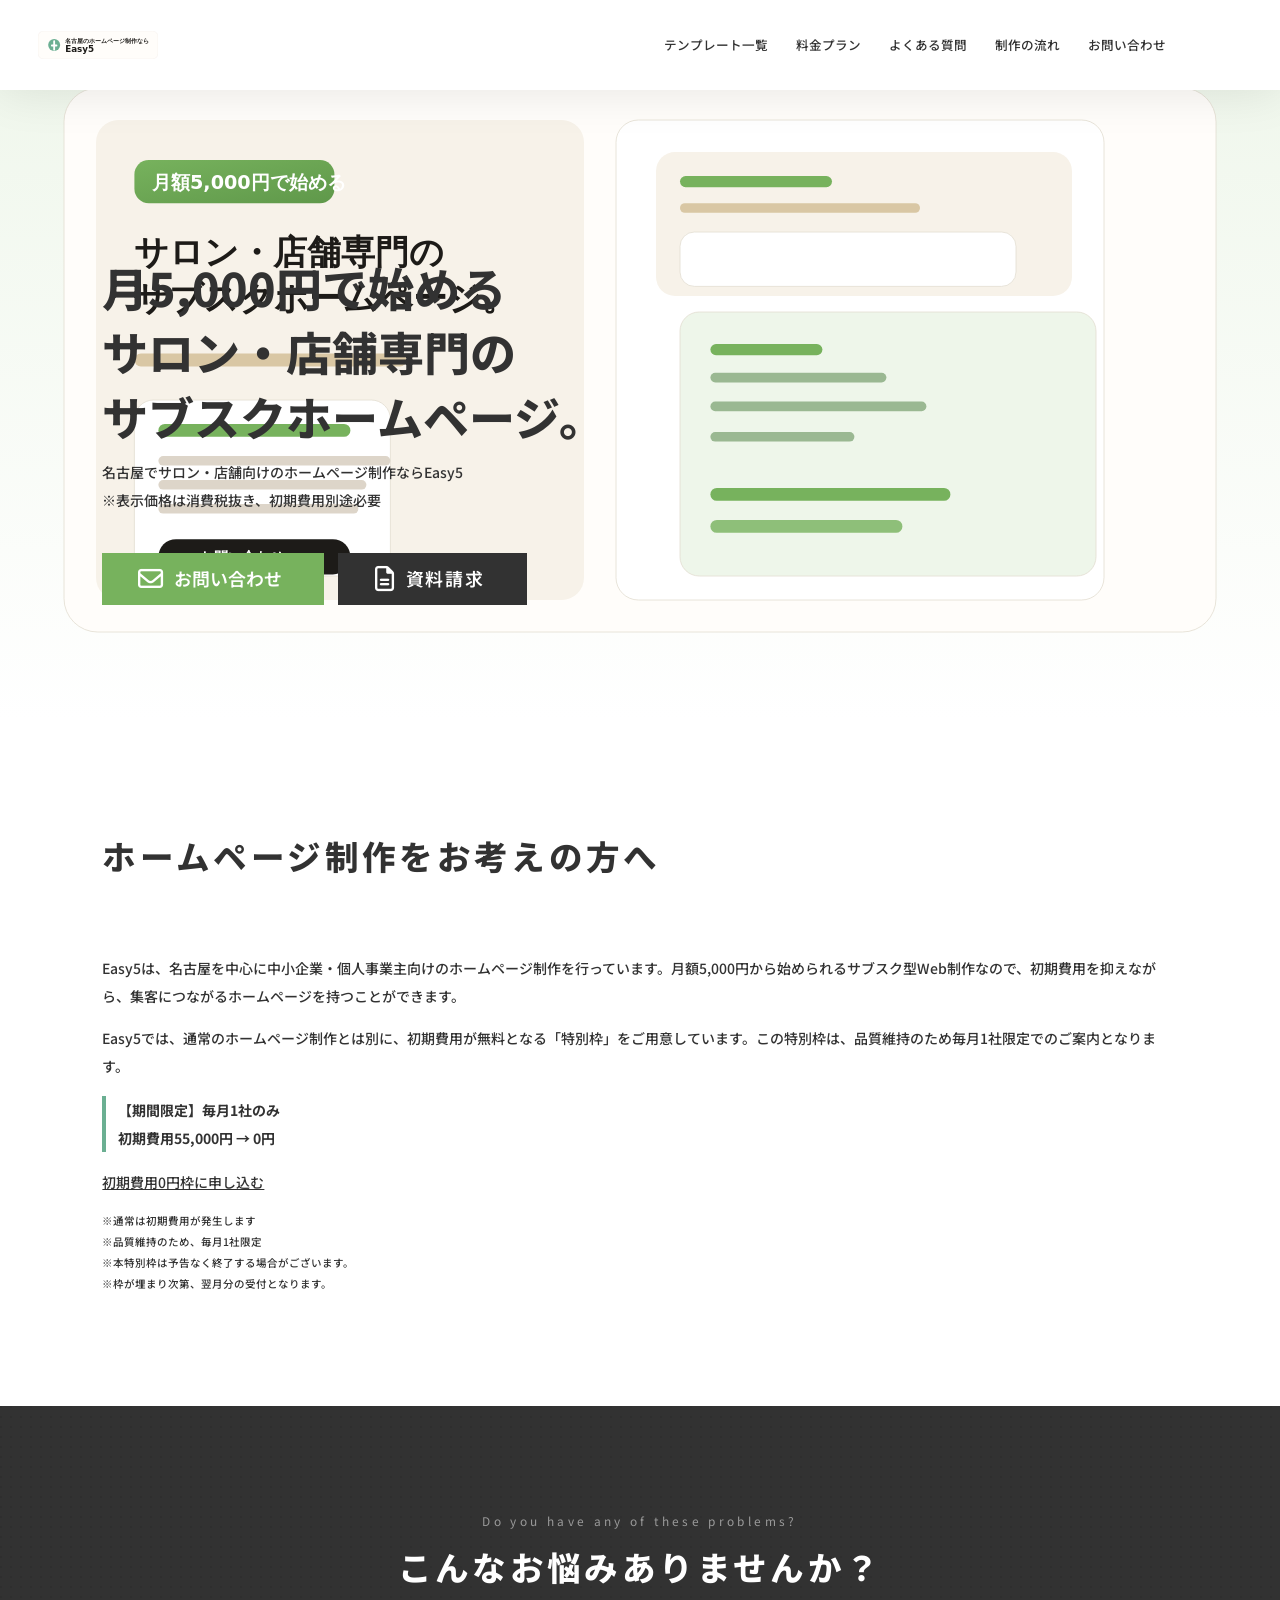
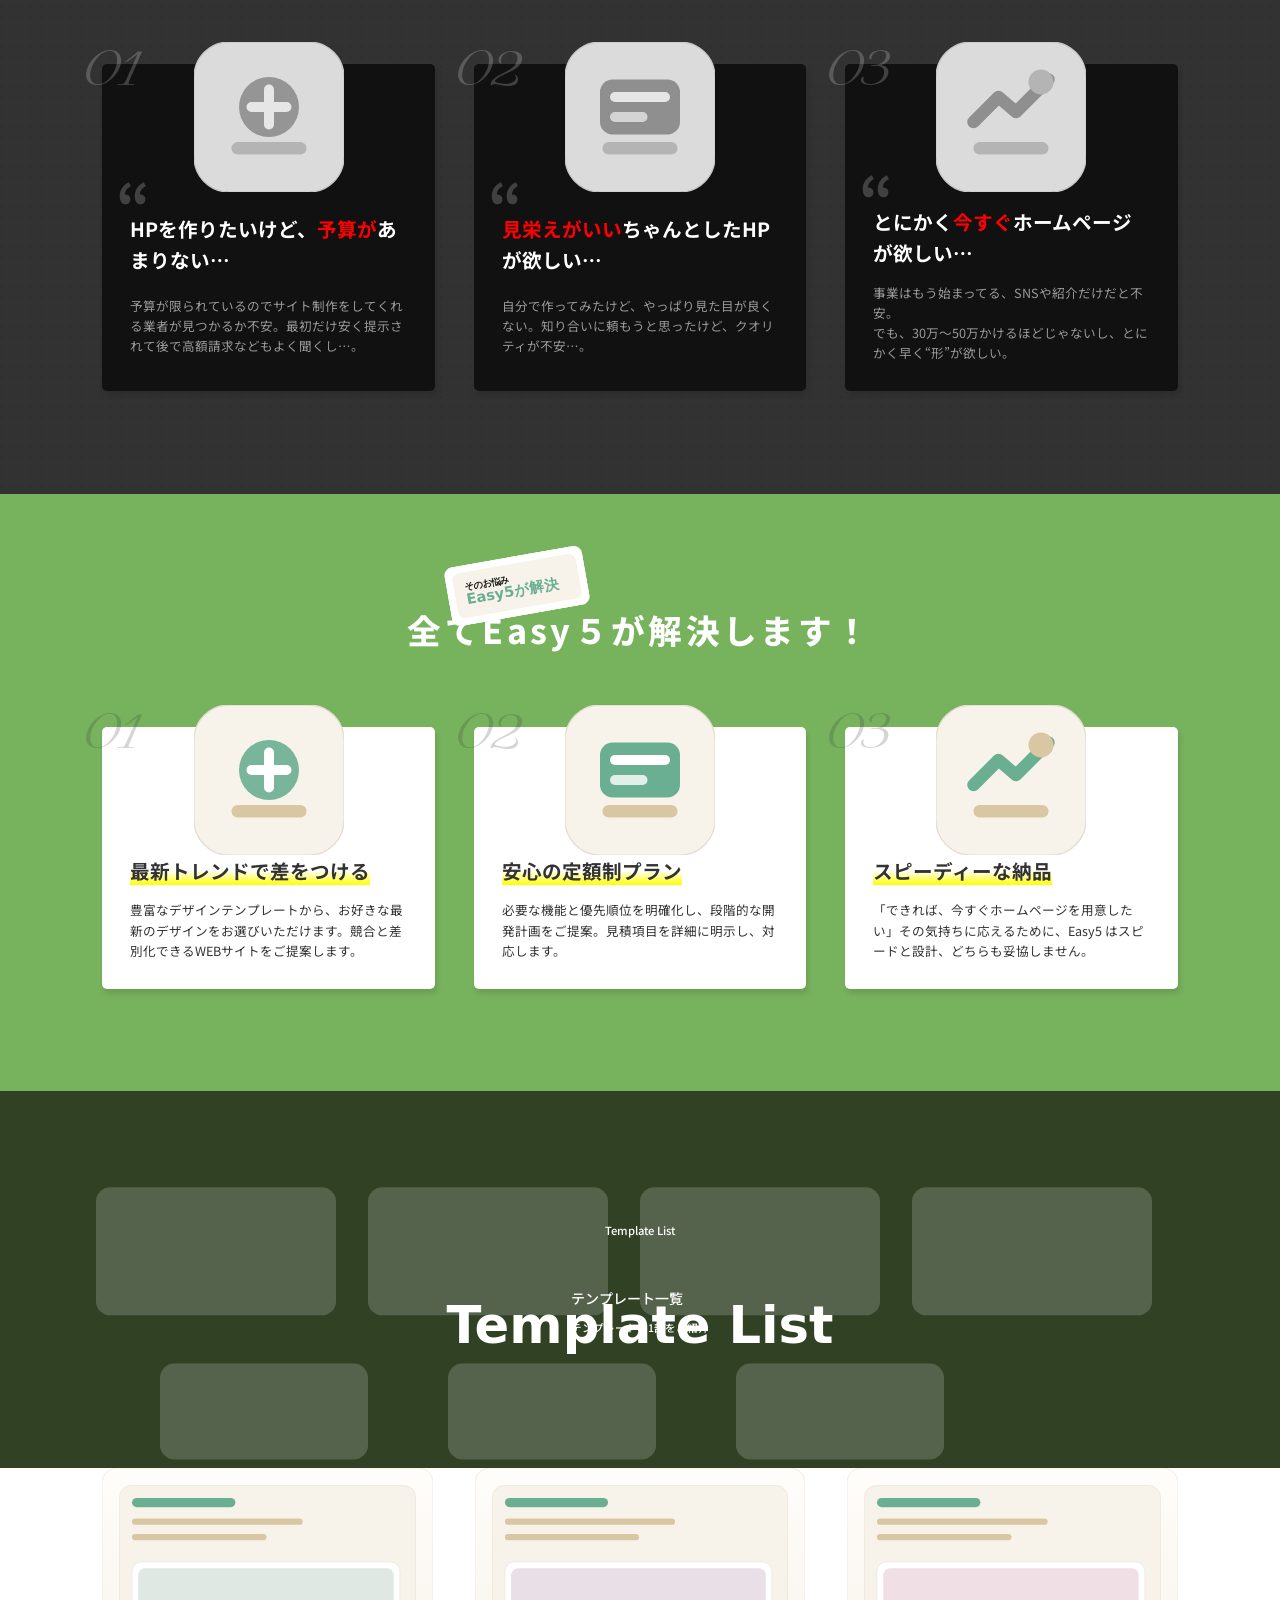
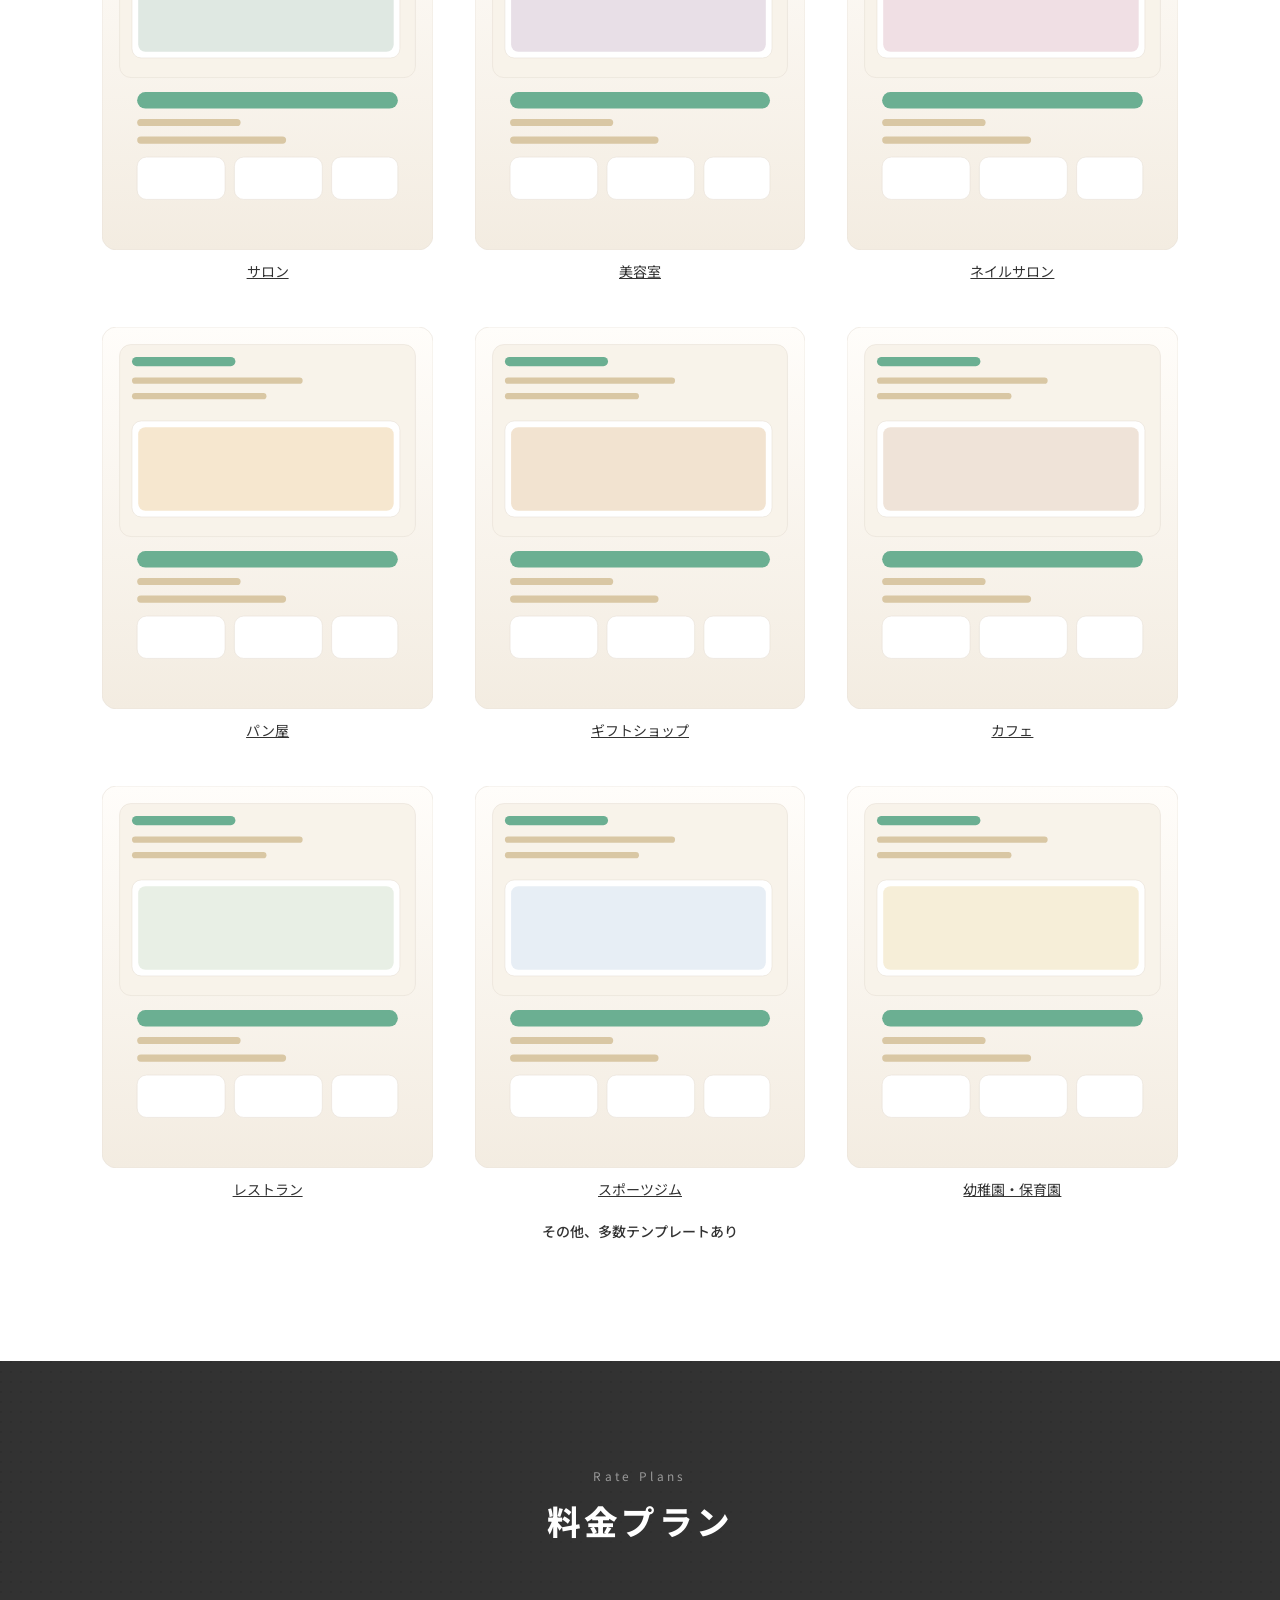
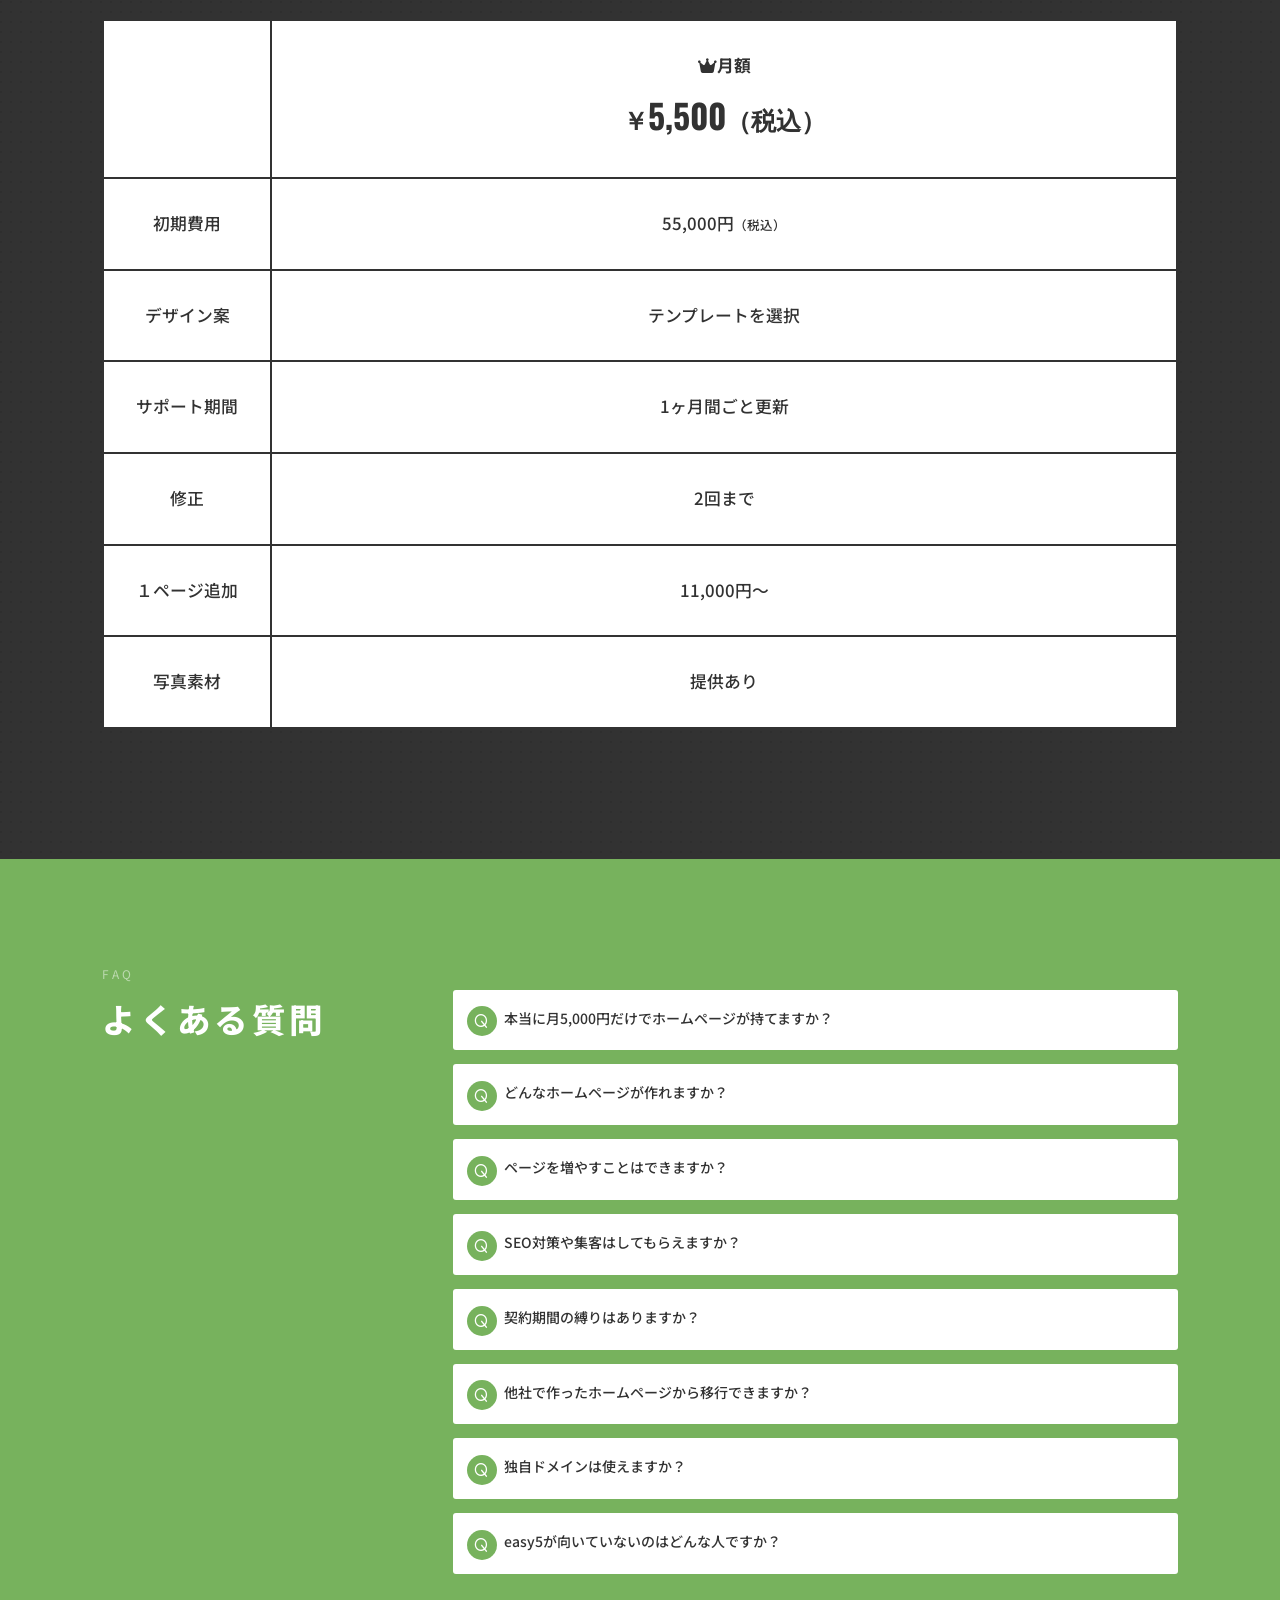
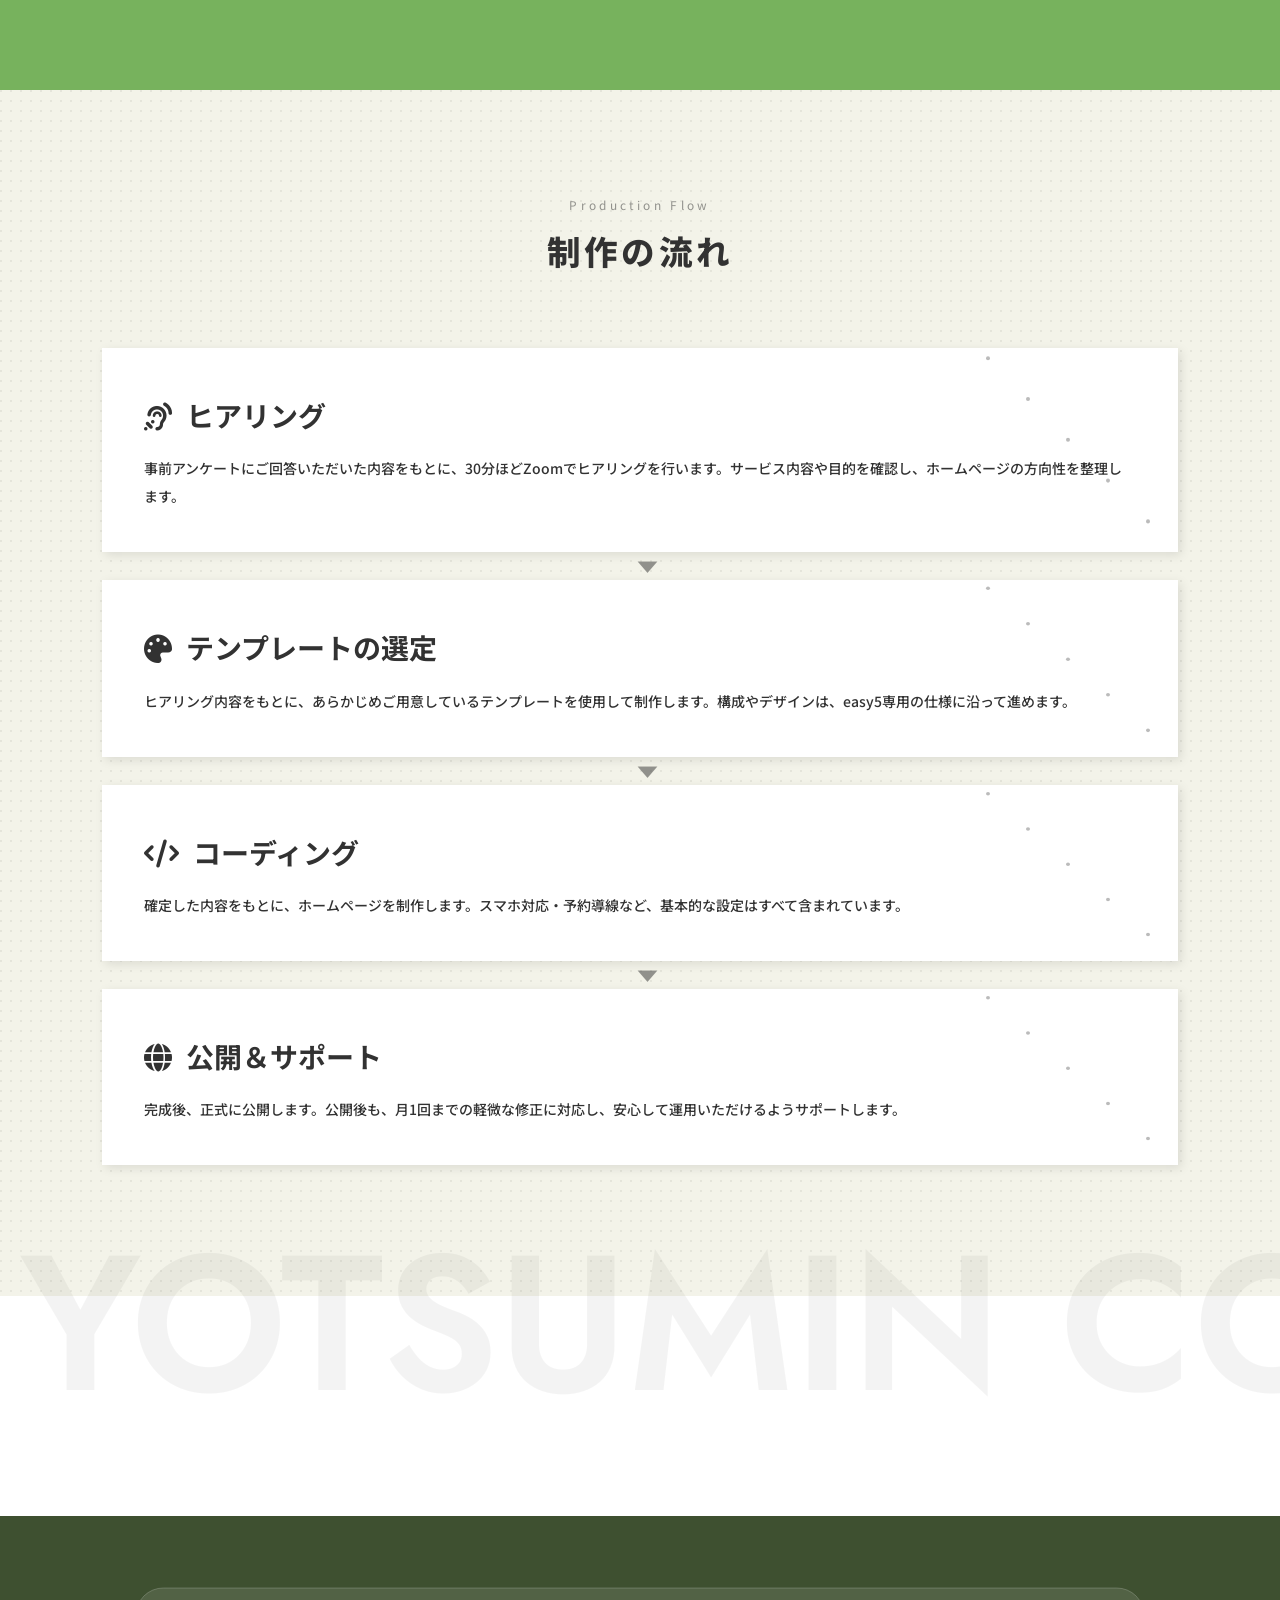
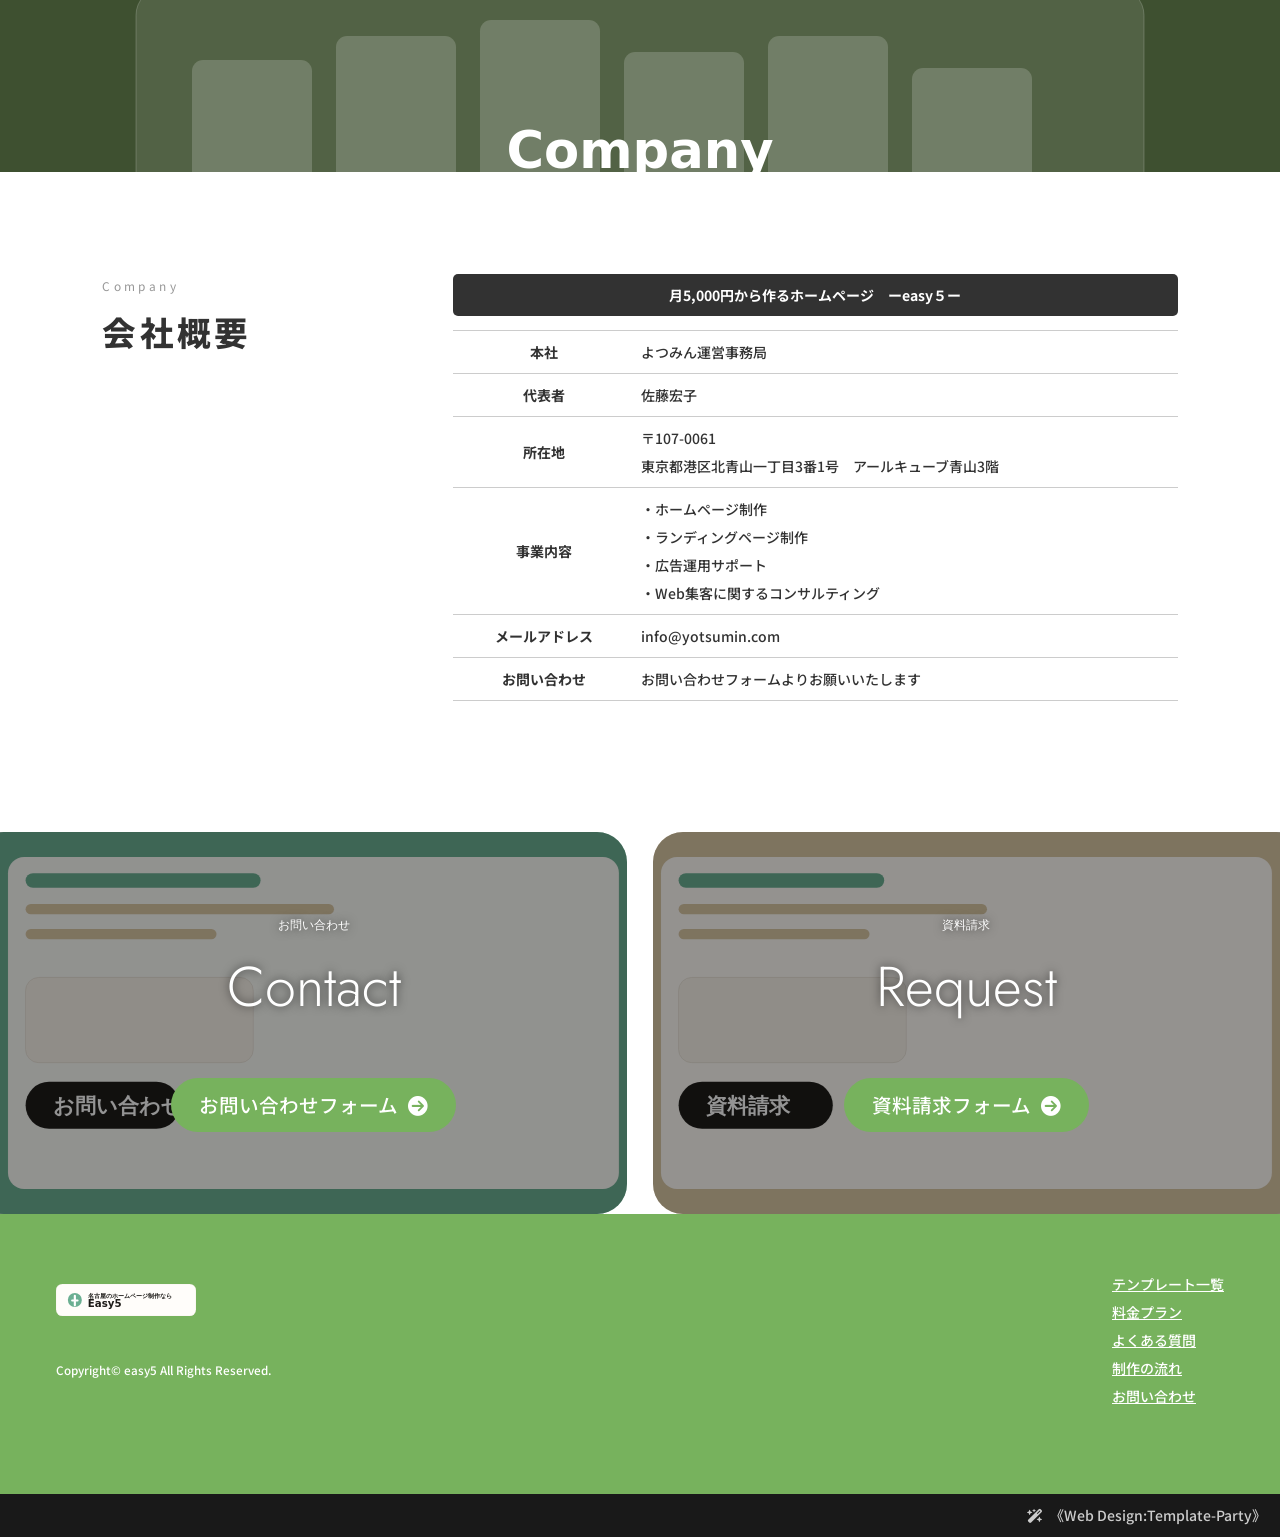
==== commit d5a3ff85: "match the easy5 visual layout more closely" ====
--- a/public/index.html
+++ b/public/index.html
@@ -9,136 +9,238 @@
 <meta property="og:description" content="月額5,000円で始められるサブスク型ホームページ制作。初期費用を抑えて集客できるサイトを作ります。">
 <meta property="og:type" content="website">
 <meta property="og:image" content="./images/ogp.svg">
-<meta name="theme-color" content="#f5f1ea">
+<meta name="theme-color" content="#77B25D">
 <style>
-  :root {
-    --bg: #f5f1ea;
-    --paper: #fffdfa;
-    --ink: #1d1b18;
-    --muted: #66615b;
-    --accent: #6baf92;
-    --accent-2: #d9c7a4;
-    --line: #e4ddd2;
-    --shadow: 0 16px 35px rgba(74, 59, 42, 0.10);
-    --max: 1180px;
-  }
-  * { box-sizing: border-box; }
-  html { scroll-behavior: smooth; }
-  body {
-    margin: 0;
-    color: var(--ink);
-    font-family: system-ui, -apple-system, BlinkMacSystemFont, 'Hiragino Sans', 'Noto Sans JP', sans-serif;
-    background:
-      radial-gradient(circle at top, rgba(107,175,146,0.12), transparent 28%),
-      linear-gradient(180deg, #faf7f0 0%, #f2ece2 100%);
-  }
-  a { color: inherit; text-decoration: none; }
-  img { max-width: 100%; display: block; }
-  h1,h2,h3,h4,p { margin: 0; }
-  .wrap { width: min(calc(100% - 32px), var(--max)); margin: 0 auto; }
-  header {
-    position: sticky; top: 0; z-index: 30;
-    background: rgba(255,252,246,.86); backdrop-filter: blur(10px);
-    border-bottom: 1px solid var(--line);
-  }
-  .head { display: flex; align-items: center; justify-content: space-between; gap: 24px; padding: 14px 0; }
-  .logo { width: 170px; }
-  nav ul { list-style: none; display: flex; gap: 22px; padding: 0; margin: 0; flex-wrap: wrap; }
-  nav a { font-size: .92rem; font-weight: 700; color: #4a433c; }
-  nav a:hover { color: var(--accent); }
-  .hero { padding: 28px 0 18px; }
-  .hero-grid {
-    display: grid; grid-template-columns: 1.05fr .95fr; gap: 18px; align-items: stretch;
-  }
-  .hero-copy, .hero-art, .card, .section, .faq-item, .plan, .flow-card, .company-card {
-    background: var(--paper); border: 1px solid var(--line); box-shadow: var(--shadow);
-  }
-  .hero-copy { padding: 44px 40px; border-radius: 26px; }
-  .hero-copy .eyebrow { display: inline-block; font-size: .82rem; font-weight: 800; color: var(--accent); letter-spacing: .08em; }
-  .hero-copy h1 { margin-top: 18px; font-size: clamp(2.4rem, 5vw, 4.7rem); line-height: 1.08; letter-spacing: -.04em; }
-  .hero-copy .sub { margin-top: 18px; font-size: 1.02rem; line-height: 1.95; color: var(--muted); }
-  .hero-copy .note { margin-top: 10px; font-size: .88rem; color: #8a8177; }
-  .btns { display: flex; flex-wrap: wrap; gap: 12px; margin-top: 24px; }
-  .btn {
-    display: inline-flex; align-items: center; justify-content: center; min-height: 50px; padding: 0 20px;
-    border-radius: 999px; font-weight: 800; border: 1px solid transparent;
-  }
-  .btn.primary { background: var(--accent); color: #fff; }
-  .btn.ghost { background: #fff; border-color: var(--line); }
-  .hero-art { border-radius: 26px; overflow: hidden; min-height: 100%; }
-  .hero-art img { width: 100%; height: 100%; object-fit: cover; }
-  .section { border-radius: 24px; padding: 28px; margin-top: 18px; }
-  .section h2 { font-size: clamp(1.5rem, 2.6vw, 2.2rem); line-height: 1.15; }
-  .section .lead { margin-top: 12px; color: var(--muted); line-height: 1.9; }
-  .top-gap { margin-top: 24px; }
-  .problem-grid, .solve-grid, .template-grid, .flow-grid, .contact-grid { display: grid; gap: 14px; }
-  .problem-grid, .solve-grid { grid-template-columns: repeat(3, 1fr); }
-  .template-grid { grid-template-columns: repeat(3, 1fr); }
-  .flow-grid { grid-template-columns: repeat(4, 1fr); }
-  .contact-grid { grid-template-columns: repeat(2, 1fr); }
-  .card, .faq-item, .flow-card, .company-card { border-radius: 22px; overflow: hidden; }
-  .card { padding: 18px; position: relative; }
-  .card .num { position: absolute; right: 16px; bottom: 14px; font-size: 1.2rem; font-weight: 900; color: #bbb1a2; }
-  .card h3 { margin-top: 14px; font-size: 1.02rem; line-height: 1.55; }
-  .card p { margin-top: 10px; color: var(--muted); line-height: 1.85; font-size: .94rem; }
-  .icon { width: 62px; height: 62px; border-radius: 18px; background: #fbf7f0; border: 1px solid var(--line); display: grid; place-items: center; }
-  .icon img { width: 40px; height: 40px; }
-  .section-title { display: flex; align-items: end; justify-content: space-between; gap: 16px; margin-bottom: 18px; }
-  .section-title span { color: var(--accent); font-weight: 800; font-size: .82rem; letter-spacing: .08em; text-transform: uppercase; }
-  .section-title .small { color: var(--muted); font-size: .94rem; line-height: 1.8; max-width: 560px; }
-  .special {
-    margin-top: 16px; border-left: 4px solid var(--accent); padding: 14px 16px; background: #f3fbf7; border-radius: 14px;
-  }
-  .special strong { display: block; font-size: 1.02rem; }
-  .section.alt { background: linear-gradient(180deg, #efe8dc 0%, #f8f4ec 100%); }
-  .solve-head { text-align: center; margin-bottom: 18px; }
-  .solve-head img { width: 240px; margin: 12px auto 0; }
-  .template-grid .tpl, .contact-tile {
-    display: block;
-    border-radius: 20px; overflow: hidden; background: #fff; border: 1px solid var(--line);
-  }
-  .tpl img, .contact-tile img { aspect-ratio: 1.08; object-fit: cover; width: 100%; }
-  .tpl h4 { padding: 14px 12px 16px; text-align: center; font-size: 1.02rem; }
-  .center { text-align: center; color: var(--muted); margin-top: 14px; }
-  .plan table, .company-card table { width: 100%; border-collapse: collapse; }
-  .plan th, .plan td, .company-card th, .company-card td { padding: 16px 14px; border-top: 1px solid var(--line); text-align: left; vertical-align: top; }
-  .plan th { width: 34%; background: #fbf7f0; }
-  .plan .price { font-size: 2rem; font-weight: 900; color: var(--accent); }
-  .faq { display: grid; gap: 12px; }
-  .faq-item dt { font-weight: 800; padding: 18px 18px 10px; }
-  .faq-item dd { margin: 0; padding: 0 18px 18px; color: var(--muted); line-height: 1.85; }
-  .flow-card { padding: 20px; }
-  .flow-card h3 { font-size: 1.02rem; }
-  .flow-card p { margin-top: 10px; color: var(--muted); line-height: 1.8; font-size: .95rem; }
-  .ticker {
-    margin: 18px 0; overflow: hidden; border-radius: 16px; border: 1px solid var(--line); background: #f8f3ea;
-  }
-  .ticker .track { display: flex; width: max-content; gap: 28px; padding: 14px 0; animation: roll 28s linear infinite; font-weight: 900; color: #a48b61; letter-spacing: .18em; }
-  @keyframes roll { from { transform: translateX(0); } to { transform: translateX(-50%); } }
-  .company-card { padding: 0; overflow: hidden; }
-  .company-card caption { caption-side: top; padding: 18px 18px 0; font-weight: 800; color: var(--accent); }
-  .contact-grid .contact-tile { position: relative; min-height: 210px; }
-  .contact-tile .overlay { position: absolute; inset: 0; padding: 22px; display: flex; flex-direction: column; justify-content: flex-end; color: #fff; background: linear-gradient(180deg, transparent 20%, rgba(26, 21, 14, .72) 100%); }
-  .contact-tile h3 { font-size: 1.2rem; }
-  .contact-tile p { margin-top: 6px; color: rgba(255,255,255,.9); }
-  footer { padding: 24px 0 36px; color: #7b7369; font-size: .9rem; text-align: center; }
-  .pr { display: inline-block; margin-top: 10px; font-size: .82rem; }
-  @media (max-width: 980px) {
-    .hero-grid, .problem-grid, .solve-grid, .template-grid, .flow-grid, .contact-grid { grid-template-columns: 1fr 1fr; }
-  }
-  @media (max-width: 720px) {
-    .head, nav ul { gap: 12px; }
-    .head { flex-direction: column; align-items: start; }
-    .hero-grid, .problem-grid, .solve-grid, .template-grid, .flow-grid, .contact-grid { grid-template-columns: 1fr; }
-    .hero-copy, .section { padding: 20px; }
-    .hero-copy h1 { font-size: 2.3rem; }
-  }
+@import url("https://cdnjs.cloudflare.com/ajax/libs/font-awesome/6.5.2/css/all.min.css");
+@import url('https://fonts.googleapis.com/css2?family=Noto+Sans+JP:wght@100..900&family=Jost:wght@200..700&family=Oswald:wght@200..700&family=MonteCarlo&display=swap');
+
+:root {
+  --base-color: #fff;
+  --base-inverse-color: #323232;
+  --primary-color: #77B25D;
+  --primary-inverse-color: #fff;
+  --space-large: 8vw;
+}
+* { box-sizing: border-box; }
+html, body { font-size: 13px; height: 100%; }
+@media (min-width:1000px) { html, body { font-size: 14px; } }
+@media (min-width:1600px) { html, body { font-size: 1vw; } }
+body {
+  margin: 0;
+  padding: 0;
+  font-family: "Noto Sans JP", "Hiragino Mincho Pro", "ヒラギノ明朝 Pro W3", "HGS明朝E", "ＭＳ Ｐ明朝", "MS PMincho", serif;
+  font-weight: 500;
+  -webkit-text-size-adjust: none;
+  background: var(--base-color);
+  color: var(--base-inverse-color);
+  line-height: 2;
+}
+body * { box-sizing: border-box; }
+figure { margin: 0; }
+dd { margin: 0; }
+nav ul, nav, ul, li, ol { list-style: none; margin: 0; padding: 0; }
+section { overflow-x: hidden; padding: var(--space-large); }
+section li { margin-left: 1rem; }
+table { border-collapse: collapse; }
+img { border: none; max-width: 100%; height: auto; vertical-align: middle; }
+a { color: inherit; transition: .3s; }
+a:hover { opacity: .9; text-decoration: none; }
+main { overflow-x: hidden; }
+
+.wrap { position: relative; min-height: 100%; }
+#container { min-height: 100%; display: flex; flex-direction: column; }
+
+header {
+  position: absolute; z-index: 20; left: 0; top: 0; width: 100%;
+  display: flex; align-items: center; justify-content: space-between; height: 60px;
+  background: #fff; box-shadow: 0 0 50px rgba(0,0,0,.1);
+}
+@media (min-width:700px) { header { height: 90px; } }
+#logo { margin: 0; padding: 0; padding-left: 3vw; }
+#logo img { display: block; width: 150px; max-width: 60%; }
+@media (min-width:700px) { #logo img { width: 200px; } }
+.logo { max-width: 40%; }
+header nav ul { display: none; }
+@media (min-width:900px) {
+  header > nav > ul { display: flex; margin-right: 100px; }
+  header nav li a { display: block; text-decoration: none; font-size: .9rem; padding: .5rem 1rem; }
+}
+
+#mainimg {
+  background: #fff url("images/mainimg_sh.svg") no-repeat center center / cover;
+  width: 100%; padding-top: 170%; position: relative; overflow: hidden;
+}
+@media (min-width:420px) {
+  #mainimg { background-image: url("images/mainimg.svg"); padding-top: 56.25%; }
+}
+#mainimg > div { position: absolute; top: 60px; left: 0; width: 100%; height: 100%; display: flex; flex-direction: column; align-items: center; }
+@media (min-width:420px) { #mainimg > div { left: var(--space-large); align-items: flex-start; justify-content: center; } }
+#mainimg p { margin: 0; }
+#mainimg .text { font-size: 28px; font-weight: 800; line-height: 1.4; text-align: center; margin-top: 20px; }
+@media (min-width:420px) { #mainimg .text { text-align: left; font-size: 3.6vw; } }
+#mainimg .hero-sub { margin-top: 10px; font-size: 1rem; }
+#mainimg .btn { font-size: 1rem; font-weight: 600; margin-top: 3vw; display: flex; gap: 1rem; flex-wrap: wrap; }
+#mainimg .btn a { display: block; text-decoration: none; padding: .8rem 2rem; margin-bottom: 10px; }
+#mainimg .btn a:hover { opacity: 1; transform: scale(1.05); }
+@media (min-width:420px) { #mainimg .btn { font-size: 1.4vw; } #mainimg .btn a { margin: 0; padding: .6rem 3rem; } }
+#mainimg .btn p:nth-of-type(1) a { background: var(--primary-color); color: var(--primary-inverse-color); }
+#mainimg .btn p:nth-of-type(2) a { background: var(--base-inverse-color); color: var(--base-color); letter-spacing: .1em; }
+#mainimg .btn i { transform: scale(1.4); padding-right: .8rem; }
+
+main { flex: 1 0 auto; }
+main h2 { margin: 0; padding: 0; font-size: 1.4rem; font-weight: 800; margin-bottom: 5vw; display: flex; flex-direction: column-reverse; letter-spacing: .1em; position: relative; }
+@media (min-width:700px) { main h2 { font-size: 2.4rem; } }
+main h2.c { align-items: center; }
+main h2 span { font-size: .85rem; opacity: .5; font-weight: normal; }
+h2 img { width: 100px; transform: rotate(-10deg); position: absolute; left: -10px; top: -40px; }
+@media (min-width:700px) { h2 img { width: 140px; left: 40px; } }
+
+.bg-primary-color { background: var(--primary-color); color: var(--primary-inverse-color); }
+.bg1 { background-color: var(--base-inverse-color); color: var(--base-color); }
+.bg2 { background: #f3f3e9; }
+.bg3 { background: #fff; }
+.bg-pattern1 { background-image: radial-gradient(circle at 1px 1px, rgba(0,0,0,.08) 1px, transparent 0); background-size: 10px 10px; }
+.bg-pattern2 { background-image: radial-gradient(circle at 1px 1px, rgba(0,0,0,.06) 1px, transparent 0); background-size: 10px 10px; }
+.bg-pattern3 { background-image: radial-gradient(circle at 1px 1px, rgba(0,0,0,.06) 1px, transparent 0); background-size: 10px 10px; }
+
+.btn1 a { text-shadow: none; display: block; text-decoration: none; background: var(--primary-color); color: var(--primary-inverse-color); font-size: 1.4rem; padding: .5rem 2rem; border-radius: 100px; text-align: center; }
+.bg-primary-color .btn1 a { background: var(--primary-inverse-color); color: var(--primary-color); }
+.btn1 a:hover { opacity: 1; transform: scale(1.05); background: var(--primary-inverse-color); color: var(--primary-color); }
+.bg-primary-color .btn1 a:hover { background: #fff; color: #333; }
+.btn1 a::after { font-family: "Font Awesome 6 Free"; content: "\f0a9"; font-weight: bold; margin-left: .5em; }
+.c { text-align: center !important; }
+.r { text-align: right !important; }
+.l { text-align: left !important; }
+.color-check, .color-check a { color: #ff0000 !important; }
+.small { font-size: .75em; }
+.dn { display: none !important; }
+.inline-block { display: inline-block !important; }
+.relative { position: relative; }
+.marker { background: linear-gradient(transparent 50%, yellow); }
+
+/* blocks */
+.list-grid1 .list * { margin: 0; padding: 0; }
+@media (min-width:800px) {
+  .list-grid1 { display: grid; grid-template-columns: repeat(3, 1fr); gap: 3vw; }
+}
+.list-grid1 .list { display: grid; margin-bottom: 3rem; position: relative; border-radius: 5px; background: #fff; color: #333; box-shadow: 2px 5px 5px rgba(0,0,0,.1); padding: 2rem; }
+@media (min-width:800px) { .list-grid1 .list { margin-bottom: 0; } }
+.list-grid1 .list.bg-black { background: #111; color: #fff; }
+.list-grid1 .list .num { position: absolute; left: -20px; top: -30px; font-size: 60px; line-height: 1; font-family: "MonteCarlo", cursive; opacity: .2; }
+.list-grid1 .list h4.kazari::before { content: "“"; position: absolute; left: -1rem; top: -40px; opacity: .2; font-size: 60px; line-height: 1; }
+.list-grid1 .list h4 { font-size: 1.4rem; line-height: 1.6; margin-bottom: 1rem; position: relative; }
+.list-grid1 .list p { font-size: .9rem; line-height: 1.6; font-weight: normal; }
+.list-grid1 .list.bg-black p { color: #999; }
+.list-grid1 .list figure.icon { margin: 0 auto; width: 100px; margin-top: -40px; }
+.bg1 .list-grid1 .list figure.icon { filter: grayscale(100%) brightness(90%); margin-bottom: 1rem; }
+@media (min-width:800px) { .list-grid1 .list figure.icon { width: 150px; margin-top: -50px; } }
+
+.list-grid-simple .list * { margin: 0; padding: 0; }
+.list-grid-simple { display: grid; grid-template-columns: repeat(2, 1fr); gap: 3rem; }
+.list-grid-simple .list { display: grid; position: relative; }
+.list-grid-simple .list h4 { margin-top: .5rem; font-weight: normal; }
+@media (min-width:800px) { .list-grid-simple { grid-template-columns: repeat(3, 1fr); } }
+
+.list-c2 > a { text-decoration: none; display: block; }
+@media (min-width:600px) { .list-c2 { display: flex; gap: 2vw; } }
+.list-c2 .list { text-align: center; position: relative; overflow-y: hidden; color: #fff; text-shadow: 0 0 10px rgba(0,0,0,.6); padding: 5rem 2rem; margin: 1rem 0; border-radius: 30px; }
+@media (min-width:600px) {
+  .list-c2 > * { flex: 1; }
+  .list-c2 .list { margin: 0; display: flex; align-items: center; justify-content: center; }
+  .list-c2 > a .list { height: 100%; }
+  .list-c2 .list:nth-of-type(1) { border-radius: 0 30px 30px 0; }
+  .list-c2 .list:nth-of-type(2) { border-radius: 30px 0 0 30px; }
+}
+.list-c2 .list.image1 { background: url("images/contact.svg") no-repeat center center / cover; }
+.list-c2 .list.image2 { background: url("images/request.svg") no-repeat center center / cover; }
+.list-c2 h4 { line-height: 1.2; font-family: "Jost", sans-serif; font-weight: 300; }
+.list-c2 h4 .main-text { display: block; font-size: 3rem; padding-top: 1.5rem; padding-bottom: 3rem; }
+@media (min-width:600px) { .list-c2 h4 .main-text { font-size: 4rem; } }
+.list-c2 .list .text { position: relative; z-index: 1; font-size: .85rem; }
+.list-c2 .list::before { content: ""; position: absolute; inset: 0; background: rgba(0,0,0,.42); transition: transform .3s .1s; }
+.list-c2 .list:hover::before { transform: translateY(100%); }
+
+.bg-slideup { margin-left: calc(-1 * var(--space-large)); margin-right: calc(-1 * var(--space-large)); }
+section > .bg-slideup:first-child { margin-top: calc(-1 * var(--space-large)); }
+.bg-slideup .image { background-repeat: no-repeat; background-size: cover; width: 100%; padding: 10vw 20px; display: flex; flex-direction: column; justify-content: center; align-items: center; gap: 3rem; color: #fff; }
+.en-text { font-size: .8rem; }
+.jp-text { writing-mode: vertical-rl; text-orientation: upright; }
+#products .bg-slideup .image { background-image: url("images/bg_works.svg"); }
+#company .bg-slideup .image { background-image: url("images/bg_company.svg"); }
+
+.list-normal1 * { margin: 0; padding: 0; }
+@media (min-width:600px) { .list-normal1 .text { flex: 1; } .reverse { flex-direction: row-reverse; background-position: left bottom !important; } }
+.list-normal1 .list { background: var(--base-color) url("images/bg-dot.svg") no-repeat right bottom / 200px; color: var(--base-inverse-color); padding: 3rem; margin-bottom: 2rem; box-shadow: 3px 3px 10px rgba(0,0,0,.1); position: relative; }
+@media (min-width:600px) { .list-normal1 .list { display: flex; gap: 2rem; } }
+.list-normal1 figure { width: 30%; margin-bottom: 1rem; }
+@media (min-width:600px) { .list-normal1 figure { margin-bottom: 0; } }
+.list-normal1 h4 { font-size: 1.2rem; line-height: 1.5; margin-bottom: 1rem; }
+@media (min-width:600px) { .list-normal1 h4 { font-size: 2rem; line-height: 1.8; } }
+.list-normal1.flow h4 i { margin-right: 1rem; }
+.list-normal1 .name { text-align: right; margin-top: 1rem; }
+.list-normal1.flow .list::after { content: "▼"; position: absolute; left: 50%; bottom: -2rem; transform: scaleX(1.5); opacity: .5; }
+.list-normal1.flow .list:last-child::after { content: none; }
+
+.ta1 caption { font-weight: bold; padding: .5rem 1rem; background: var(--base-inverse-color); color: var(--base-color); margin-bottom: 1rem; border-radius: 5px; }
+.ta1 { table-layout: fixed; width: 100%; border-top: 1px solid #ccc; margin-bottom: 2rem; }
+.ta1 tr { border-bottom: 1px solid #ccc; }
+.ta1 td, .ta1 th { word-break: break-all; background: var(--base-color); color: var(--base-inverse-color); text-align: left; padding: .5rem; }
+.ta1 th { width: 25%; text-align: center; }
+.ta1.plan, .ta1.plan td, .ta1.plan th { text-align: center; border: 2px solid var(--base-inverse-color); padding: .5rem; }
+@media (min-width:801px) { .ta1.plan, .ta1.plan td, .ta1.plan th { font-size: 1.2rem; padding: 2rem 1rem; } }
+.ta1.plan th:first-child, .ta1.plan td:first-child { width: 12rem; }
+.ta1.plan th { width: auto; position: relative; overflow: hidden; }
+.plan th > span { display: block; font-size: 1.6rem; font-family: "Oswald", sans-serif; font-weight: 700; }
+@media (min-width:801px) { .plan th > span { font-size: 2.4rem; } }
+@media (max-width:800px) { .scroll .ta1.plan { width: 320px; } .scroll { overflow-x: auto; } }
+
+.faq dt { display: flex; align-items: flex-start; border-radius: 3px; margin-bottom: 1rem; background: var(--base-color); color: var(--base-inverse-color); padding: 1rem; cursor: pointer; }
+.faq dt::before { font-family: "Font Awesome 6 Free"; content: "\51"; margin-right: .5rem; background: var(--primary-color); color: var(--primary-inverse-color); border-radius: 50%; width: 30px; line-height: 30px; text-align: center; flex-shrink: 0; margin-top: .2em; }
+.faq dd { padding: 0 1rem 1rem 3.7rem; }
+.openclose { cursor: pointer; }
+
+.bg1 .list-grid1 .list.bg-black .num, .bg1 .list-grid1 .list.bg-black h4.kazari::before { color: #fff; }
+.text-slide-wrapper { overflow-x: hidden; margin-top: calc(-1 * (1.6 * var(--space-large))); }
+.text-slide { font-family: "Jost", sans-serif; font-optical-sizing: auto; font-weight: 600; display: flex; white-space: nowrap; font-size: 15vw; opacity: .05; animation: slideText 30s linear infinite; }
+.text-slide span { padding: 0 20px; }
+
+@keyframes slideText { from { transform: translateX(0); } to { transform: translateX(-50%); } }
+
+.center { text-align: center; }
+.btn1 { margin-top: 1rem; }
+.mb-space-large { margin-bottom: var(--space-large) !important; }
+.padding0 { padding: 0 !important; }
+.padding-lr0 { padding-left: 0 !important; padding-right: 0 !important; }
+.look { line-height: 1.5 !important; display: inline-block; padding: 5px 10px; background: rgba(0,0,0,.1); border: 1px solid rgba(0,0,0,.3); border-radius: 3px; margin: 5px 0; word-break: break-all; }
+.pc { display: none; }
+@media (min-width:900px) { .pc { display: block; } }
+@media (min-width:700px) { .c2 { display: flex; gap: 2rem; } .c2 .title { width: 30%; } .c2 .text { flex: 1; } }
+
+footer {
+  background: var(--primary-color); color: var(--primary-inverse-color); padding: 2rem; display: flex; flex-direction: column-reverse;
+}
+footer div:nth-of-type(1) { text-align: center; }
+footer div:nth-of-type(2) { flex: 1; display: flex; gap: 2rem; }
+@media (min-width:700px) { footer { flex-direction: row; gap: 4rem; padding: 4rem; } footer div:nth-of-type(1) { text-align: left; width: 30%; } footer div:nth-of-type(2) { justify-content: flex-end; gap: 4rem; } }
+footer ul { margin: 0; padding: 0; list-style: none; margin-bottom: 2rem; }
+footer small { display: block; padding-top: 2rem; }
+.pr a { text-decoration: none; display: block; background: rgba(0,0,0,.9); text-align: right; padding: .5rem 1rem; color: #ccc; }
+.pr a::before { font-family: "Font Awesome 6 Free"; content: "\e2ca"; font-weight: bold; margin-right: .5em; }
+
+.faq-wrap { margin-top: 1rem; }
+
+.no-js-hint { display:none; }
+@media (max-width:899px) { header nav { display:none; } }
+
+/* lightweight mobile menu button, visual only */
+#menubar_hdr { display:none; }
+
 </style>
 </head>
 <body>
-<header>
-  <div class="wrap head">
-    <a href="index.html" class="logo"><img src="images/logo.svg" alt="名古屋のホームページ制作 Easy5 ロゴ"></a>
+<div id="container">
+  <header>
+    <h1 id="logo"><a href="index.html"><img src="images/logo.svg" alt="名古屋のホームページ制作 Easy5 ロゴ"></a></h1>
     <nav>
       <ul>
         <li><a href="#products">テンプレート一覧</a></li>
@@ -148,142 +250,175 @@
         <li><a href="contact.html">お問い合わせ</a></li>
       </ul>
     </nav>
+  </header>
+
+  <div id="mainimg">
+    <div>
+      <div class="text">
+        <p>月5,000円で始める<br>サロン・店舗専門の<br>サブスクホームページ。</p>
+      </div>
+      <p class="hero-sub">名古屋でサロン・店舗向けのホームページ制作ならEasy5</p>
+      <p>※表示価格は消費税抜き、初期費用別途必要</p>
+      <div class="btn">
+        <p><a href="contact.html"><i class="fa-regular fa-envelope"></i>お問い合わせ</a></p>
+        <p><a href="#"><i class="fa-regular fa-file-lines"></i>資料請求</a></p>
+      </div>
+    </div>
   </div>
-</header>
-
-<main class="wrap">
-  <section class="hero">
-    <div class="hero-grid">
-      <div class="hero-copy">
-        <span class="eyebrow">月額5,000円で始める</span>
-        <h1>サロン・店舗専門の<br>サブスクホームページ。</h1>
-        <p class="sub">名古屋でサロン・店舗向けのホームページ制作ならEasy5</p>
-        <p class="note">※表示価格は消費税抜き、初期費用別途必要</p>
-        <div class="btns">
-          <a class="btn primary" href="contact.html">お問い合わせ</a>
-          <a class="btn ghost" href="#">資料請求</a>
+
+  <main>
+    <section class="seo-text">
+      <h2>ホームページ制作をお考えの方へ</h2>
+      <p>Easy5は、名古屋を中心に中小企業・個人事業主向けのホームページ制作を行っています。月額5,000円から始められるサブスク型Web制作なので、初期費用を抑えながら、集客につながるホームページを持つことができます。</p>
+      <p>Easy5では、通常のホームページ制作とは別に、初期費用が無料となる「特別枠」をご用意しています。この特別枠は、品質維持のため毎月1社限定でのご案内となります。</p>
+      <div style="border-left:4px solid #6BAF92; padding-left:12px; margin:16px 0;"><strong>【期間限定】毎月1社のみ<br>初期費用55,000円 → 0円</strong></div>
+      <div class="btn"><p><a href="special-frame.html" class="btn-special-adjust">初期費用0円枠に申し込む</a></p></div>
+      <p class="small">※通常は初期費用が発生します<br>※品質維持のため、毎月1社限定<br>※本特別枠は予告なく終了する場合がございます。<br>※枠が埋まり次第、翌月分の受付となります。</p>
+    </section>
+
+    <section class="bg1 bg-pattern1 arrow">
+      <h2 class="c">こんなお悩みありませんか？<span>Do you have any of these problems?</span></h2>
+      <div class="list-grid1">
+        <div class="list bg-black up"><figure class="icon"><img src="images/icon1.svg" alt=""></figure><h4 class="kazari">HPを作りたいけど、<span class="color-check">予算が</span>あまりない…</h4><p>予算が限られているのでサイト制作をしてくれる業者が見つかるか不安。最初だけ安く提示されて後で高額請求などもよく聞くし…。</p><span class="num">01</span></div>
+        <div class="list bg-black up"><figure class="icon"><img src="images/icon2.svg" alt=""></figure><h4 class="kazari"><span class="color-check">見栄えがいい</span>ちゃんとしたHPが欲しい…</h4><p>自分で作ってみたけど、やっぱり見た目が良くない。知り合いに頼もうと思ったけど、クオリティが不安…。</p><span class="num">02</span></div>
+        <div class="list bg-black up"><figure class="icon"><img src="images/icon3.svg" alt=""></figure><h4 class="kazari">とにかく<span class="color-check">今すぐ</span>ホームページが欲しい…</h4><p>事業はもう始まってる、SNSや紹介だけだと不安。<br>でも、30万〜50万かけるほどじゃないし、とにかく早く“形”が欲しい。</p><span class="num">03</span></div>
+      </div>
+    </section>
+
+    <section class="bg-primary-color">
+      <div class="c"><h2 class="inline-block relative">全てEasy５が解決します！<div><img src="images/onayami.svg" alt="そのお悩み"></div></h2></div>
+      <div class="list-grid1">
+        <div class="list up"><figure class="icon"><img src="images/icon1.svg" alt=""></figure><h4><span class="marker">最新トレンドで差をつける</span></h4><p>豊富なデザインテンプレートから、お好きな最新のデザインをお選びいただけます。競合と差別化できるWEBサイトをご提案します。</p><span class="num">01</span></div>
+        <div class="list up"><figure class="icon"><img src="images/icon2.svg" alt=""></figure><h4><span class="marker">安心の定額制プラン</span></h4><p>必要な機能と優先順位を明確化し、段階的な開発計画をご提案。見積項目を詳細に明示し、対応します。</p><span class="num">02</span></div>
+        <div class="list up"><figure class="icon"><img src="images/icon3.svg" alt=""></figure><h4><span class="marker">スピーディーな納品</span></h4><p>「できれば、今すぐホームページを用意したい」その気持ちに応えるために、Easy5 はスピードと設計、どちらも妥協しません。</p><span class="num">03</span></div>
+      </div>
+    </section>
+
+    <section id="products">
+      <div class="bg-slideup"><div class="image"><div class="en-text">Template List</div><div>テンプレート一覧<br><span class="small">テンプレートの1部をご紹介</span></div></div></div>
+      <div class="list-grid-simple">
+        <div class="list"><a href="#"><figure><img src="images/salon.svg" alt=""></figure><h4 class="c">サロン</h4></a></div>
+        <div class="list"><a href="#"><figure><img src="images/biyousitu.svg" alt=""></figure><h4 class="c">美容室</h4></a></div>
+        <div class="list"><a href="#"><figure><img src="images/nailsalon.svg" alt=""></figure><h4 class="c">ネイルサロン</h4></a></div>
+        <div class="list"><a href="#"><figure><img src="images/pan.svg" alt=""></figure><h4 class="c">パン屋</h4></a></div>
+        <div class="list"><a href="#"><figure><img src="images/giftshop.svg" alt=""></figure><h4 class="c">ギフトショップ</h4></a></div>
+        <div class="list"><a href="#"><figure><img src="images/cafe.svg" alt=""></figure><h4 class="c">カフェ</h4></a></div>
+        <div class="list"><a href="#"><figure><img src="images/resutorann.svg" alt=""></figure><h4 class="c">レストラン</h4></a></div>
+        <div class="list"><a href="#"><figure><img src="images/gym.svg" alt=""></figure><h4 class="c">スポーツジム</h4></a></div>
+        <div class="list"><a href="#"><figure><img src="images/youji.svg" alt=""></figure><h4 class="c">幼稚園・保育園</h4></a></div>
+      </div>
+      <p class="center">その他、多数テンプレートあり</p>
+    </section>
+
+    <section class="bg1 bg-pattern1" id="plan">
+      <h2 class="c">料金プラン<span>Rate Plans</span></h2>
+      <div class="scroll">
+        <table class="ta1 plan blur">
+          <tr><th>&nbsp;</th><th><i class="fa-solid fa-crown"></i>月額<span><span class="small">￥</span>5,500<span class="small">（税込）</span></span></th></tr>
+          <tr><td>初期費用</td><td>55,000円<span class="small">（税込）</span></td></tr>
+          <tr><td>デザイン案</td><td>テンプレートを選択</td></tr>
+          <tr><td>サポート期間</td><td>1ヶ月間ごと更新</td></tr>
+          <tr><td>修正</td><td>2回まで</td></tr>
+          <tr><td>１ページ追加</td><td>11,000円〜</td></tr>
+          <tr><td>写真素材</td><td>提供あり</td></tr>
+        </table>
+      </div>
+    </section>
+
+    <section class="bg-primary-color" id="faq">
+      <div class="c2">
+        <div class="title"><h2>よくある質問<span>FAQ</span></h2></div>
+        <div class="text faq-wrap">
+          <dl class="faq">
+            <dt class="openclose">本当に月5,000円だけでホームページが持てますか？</dt><dd>はい。初期費用50,000円（税抜）＋月額5,000円（税抜）でご利用いただけます。追加費用が発生する場合は、事前に必ずご案内します。</dd>
+            <dt class="openclose">どんなホームページが作れますか？</dt><dd>1ページ完結型〜３ページくらい（テンプレートによる）のホームページを制作します。<br>・スマホ対応<br>・予約・お問い合わせ導線<br>・基本情報（メニュー／アクセスなど）<br>「まずはこれで十分」な内容に絞っています。</dd>
+            <dt class="openclose">ページを増やすことはできますか？</dt><dd>1ページの追加が可能です。A4の原稿用紙の内容程度がページのボリュームの目安になります。</dd>
+            <dt class="openclose">SEO対策や集客はしてもらえますか？</dt><dd>easy5は「まずHPを整えること」を目的としたプランです。簡易なSEOは含まれますが、集客強化（SEO・広告・LP制作など）は別プランで対応しています。</dd>
+            <dt class="openclose">契約期間の縛りはありますか？</dt><dd>最低契約期間があります（12ヶ月）。その後はいつでも解約可能です。<br>※ 解約後はホームページの公開も終了します。</dd>
+            <dt class="openclose">他社で作ったホームページから移行できますか？</dt><dd>内容や状況によって対応可能です。事前にご相談ください。</dd>
+            <dt class="openclose">独自ドメインは使えますか？</dt><dd>はい。使用可能です。.comや.co.jpなど一部料金が必要な場合もございます。</dd>
+            <dt class="openclose">easy5が向いていないのはどんな人ですか？</dt><dd>以下の方には向いていません。<br>・フルオーダーメイドを希望する方<br>・修正を何度も行いたい方<br>・すぐに集客成果を求める方<br>その場合は、スタンダード／プレミアムプランをご案内します。</dd>
+          </dl>
         </div>
       </div>
-      <div class="hero-art"><img src="images/hero.svg" alt="Easy5のトップビジュアル"></div>
+    </section>
+
+    <section class="bg2 bg-pattern2" id="flow">
+      <h2 class="c">制作の流れ<span>Production Flow</span></h2>
+      <div class="list-normal1 flow">
+        <div class="list up"><div class="text"><h4><i class="fa-solid fa-ear-listen"></i>ヒアリング</h4><p>事前アンケートにご回答いただいた内容をもとに、30分ほどZoomでヒアリングを行います。サービス内容や目的を確認し、ホームページの方向性を整理します。</p></div></div>
+        <div class="list up"><div class="text"><h4><i class="fa-solid fa-palette"></i>テンプレートの選定</h4><p>ヒアリング内容をもとに、あらかじめご用意しているテンプレートを使用して制作します。構成やデザインは、easy5専用の仕様に沿って進めます。</p></div></div>
+        <div class="list up"><div class="text"><h4><i class="fa-solid fa-code"></i>コーディング</h4><p>確定した内容をもとに、ホームページを制作します。スマホ対応・予約導線など、基本的な設定はすべて含まれています。</p></div></div>
+        <div class="list up"><div class="text"><h4><i class="fa-solid fa-globe"></i>公開＆サポート</h4><p>完成後、正式に公開します。公開後も、月1回までの軽微な修正に対応し、安心して運用いただけるようサポートします。</p></div></div>
+      </div>
+    </section>
+
+    <div class="text-slide-wrapper"><div class="text-slide"><span>YOTSUMIN COMPANY</span></div></div>
+
+    <section id="company">
+      <div class="bg-slideup mb-space-large"><div class="image"></div></div>
+      <div class="c2">
+        <div class="title"><h2>会社概要<span>Company</span></h2></div>
+        <div class="text">
+          <table class="ta1">
+            <caption>月5,000円から作るホームページ　ーeasy５ー</caption>
+            <tr><th>本社</th><td>よつみん運営事務局</td></tr>
+            <tr><th>代表者</th><td>佐藤宏子</td></tr>
+            <tr><th>所在地</th><td>〒107-0061<br>東京都港区北青山一丁目3番1号　アールキューブ青山3階</td></tr>
+            <tr><th>事業内容</th><td>・ホームページ制作<br>・ランディングページ制作<br>・広告運用サポート<br>・Web集客に関するコンサルティング</td></tr>
+            <tr><th>メールアドレス</th><td>info@yotsumin.com</td></tr>
+            <tr><th>お問い合わせ</th><td>お問い合わせフォームよりお願いいたします</td></tr>
+          </table>
+        </div>
+      </div>
+    </section>
+
+    <section class="padding0">
+      <h2 class="dn">問い合わせ＆資料請求</h2>
+      <div class="list-c2">
+        <div class="list image1"><div class="text"><h4><span class="sub-text">お問い合わせ</span><span class="main-text">Contact</span></h4><p class="btn1"><a href="contact.html">お問い合わせフォーム</a></p></div></div>
+        <div class="list image2"><div class="text"><h4><span class="sub-text">資料請求</span><span class="main-text">Request</span></h4><p class="btn1"><a href="#">資料請求フォーム</a></p></div></div>
+      </div>
+    </section>
+  </main>
+
+  <footer>
+    <div>
+      <p class="logo"><img src="images/logo.svg" alt="SAMPLE COMPANY"></p>
+      <small>Copyright&copy; easy5 All Rights Reserved.</small>
     </div>
-  </section>
-
-  <section class="section">
-    <h2>ホームページ制作をお考えの方へ</h2>
-    <p class="lead">Easy5は、名古屋を中心に中小企業・個人事業主向けのホームページ制作を行っています。月額5,000円から始められるサブスク型Web制作なので、初期費用を抑えながら、集客につながるホームページを持つことができます。</p>
-    <p class="lead">Easy5では、通常のホームページ制作とは別に、初期費用が無料となる「特別枠」をご用意しています。この特別枠は、品質維持のため毎月1社限定でのご案内となります。</p>
-    <div class="special"><strong>【期間限定】毎月1社のみ<br>初期費用55,000円 → 0円</strong></div>
-    <div class="btns top-gap"><a class="btn primary" href="special-frame.html">初期費用0円枠に申し込む</a></div>
-    <p class="note">※通常は初期費用が発生します　※品質維持のため、毎月1社限定　※本特別枠は予告なく終了する場合がございます。　※枠が埋まり次第、翌月分の受付となります。</p>
-  </section>
-
-  <section class="section alt">
-    <div class="section-title"><div><span>Problems</span><h2>こんなお悩みありませんか？</h2></div><div class="small">予算が限られている、見栄えが不安、今すぐ必要。そんな悩みに寄り添う構成です。</div></div>
-    <div class="problem-grid">
-      <article class="card"><div class="icon"><img src="images/icon1.svg" alt=""></div><h3>HPを作りたいけど、予算があまりない…</h3><p>予算が限られているのでサイト制作をしてくれる業者が見つかるか不安。最初だけ安く提示されて後で高額請求などもよく聞くし…。</p><div class="num">01</div></article>
-      <article class="card"><div class="icon"><img src="images/icon2.svg" alt=""></div><h3>見栄えがいいちゃんとしたHPが欲しい…</h3><p>自分で作ってみたけど、やっぱり見た目が良くない。知り合いに頼もうと思ったけど、クオリティが不安…。</p><div class="num">02</div></article>
-      <article class="card"><div class="icon"><img src="images/icon3.svg" alt=""></div><h3>とにかく今すぐホームページが欲しい…</h3><p>事業はもう始まってる、SNSや紹介だけだと不安。でも、30万〜50万かけるほどじゃないし、とにかく早く“形”が欲しい。</p><div class="num">03</div></article>
+    <div>
+      <ul>
+        <li><a href="#products">テンプレート一覧</a></li>
+        <li><a href="#plan">料金プラン</a></li>
+        <li><a href="#faq">よくある質問</a></li>
+        <li><a href="#flow">制作の流れ</a></li>
+        <li><a href="contact.html">お問い合わせ</a></li>
+      </ul>
     </div>
-  </section>
-
-  <section class="section">
-    <div class="solve-head">
-      <h2>全てEasy５が解決します！</h2>
-      <img src="images/onayami.svg" alt="そのお悩み">
-    </div>
-    <div class="solve-grid">
-      <article class="card"><div class="icon"><img src="images/icon1.svg" alt=""></div><h3>最新トレンドで差をつける</h3><p>豊富なデザインテンプレートから、お好きな最新のデザインをお選びいただけます。競合と差別化できるWEBサイトをご提案します。</p><div class="num">01</div></article>
-      <article class="card"><div class="icon"><img src="images/icon2.svg" alt=""></div><h3>安心の定額制プラン</h3><p>必要な機能と優先順位を明確化し、段階的な開発計画をご提案。見積項目を詳細に明示し、対応します。</p><div class="num">02</div></article>
-      <article class="card"><div class="icon"><img src="images/icon3.svg" alt=""></div><h3>スピーディーな納品</h3><p>「できれば、今すぐホームページを用意したい」その気持ちに応えるために、Easy5 はスピードと設計、どちらも妥協しません。</p><div class="num">03</div></article>
-    </div>
-  </section>
-
-  <section class="section alt" id="products">
-    <div class="section-title"><div><span>Template List</span><h2>テンプレート一覧</h2></div><div class="small">テンプレートの1部をご紹介</div></div>
-    <div class="template-grid">
-      <a class="tpl" href="#"><img src="images/salon.svg" alt="サロン"><h4>サロン</h4></a>
-      <a class="tpl" href="#"><img src="images/biyousitu.svg" alt="美容室"><h4>美容室</h4></a>
-      <a class="tpl" href="#"><img src="images/nailsalon.svg" alt="ネイルサロン"><h4>ネイルサロン</h4></a>
-      <a class="tpl" href="#"><img src="images/pan.svg" alt="パン屋"><h4>パン屋</h4></a>
-      <a class="tpl" href="#"><img src="images/giftshop.svg" alt="ギフトショップ"><h4>ギフトショップ</h4></a>
-      <a class="tpl" href="#"><img src="images/cafe.svg" alt="カフェ"><h4>カフェ</h4></a>
-      <a class="tpl" href="#"><img src="images/resutorann.svg" alt="レストラン"><h4>レストラン</h4></a>
-      <a class="tpl" href="#"><img src="images/gym.svg" alt="スポーツジム"><h4>スポーツジム</h4></a>
-      <a class="tpl" href="#"><img src="images/youji.svg" alt="幼稚園・保育園"><h4>幼稚園・保育園</h4></a>
-    </div>
-    <p class="center">その他、多数テンプレートあり</p>
-  </section>
-
-  <section class="section" id="plan">
-    <div class="section-title"><div><span>Rate Plans</span><h2>料金プラン</h2></div></div>
-    <div class="plan">
-      <table>
-        <tr><th></th><th><span class="price">月額￥5,500</span><br>（税込）</th></tr>
-        <tr><th>初期費用</th><td>55,000円（税込）</td></tr>
-        <tr><th>デザイン案</th><td>テンプレートを選択</td></tr>
-        <tr><th>サポート期間</th><td>1ヶ月間ごと更新</td></tr>
-        <tr><th>修正</th><td>2回まで</td></tr>
-        <tr><th>１ページ追加</th><td>11,000円〜</td></tr>
-        <tr><th>写真素材</th><td>提供あり</td></tr>
-      </table>
-    </div>
-  </section>
-
-  <section class="section alt" id="faq">
-    <div class="section-title"><div><span>FAQ</span><h2>よくある質問</h2></div></div>
-    <div class="faq">
-      <dl class="faq-item"><dt>本当に月5,000円だけでホームページが持てますか？</dt><dd>はい。初期費用50,000円（税抜）＋月額5,000円（税抜）でご利用いただけます。追加費用が発生する場合は、事前に必ずご案内します。</dd></dl>
-      <dl class="faq-item"><dt>どんなホームページが作れますか？</dt><dd>1ページ完結型〜３ページくらい（テンプレートによる）のホームページを制作します。スマホ対応、予約・お問い合わせ導線、基本情報（メニュー／アクセスなど）に絞っています。</dd></dl>
-      <dl class="faq-item"><dt>ページを増やすことはできますか？</dt><dd>1ページの追加が可能です。A4の原稿用紙の内容程度がページのボリュームの目安になります。</dd></dl>
-      <dl class="faq-item"><dt>SEO対策や集客はしてもらえますか？</dt><dd>easy5は「まずHPを整えること」を目的としたプランです。簡易なSEOは含まれますが、集客強化（SEO・広告・LP制作など）は別プランで対応しています。</dd></dl>
-      <dl class="faq-item"><dt>契約期間の縛りはありますか？</dt><dd>最低契約期間があります（12ヶ月）。その後はいつでも解約可能です。※ 解約後はホームページの公開も終了します。</dd></dl>
-      <dl class="faq-item"><dt>他社で作ったホームページから移行できますか？</dt><dd>内容や状況によって対応可能です。事前にご相談ください。</dd></dl>
-      <dl class="faq-item"><dt>独自ドメインは使えますか？</dt><dd>はい。使用可能です。.comや.co.jpなど一部料金が必要な場合もございます。</dd></dl>
-      <dl class="faq-item"><dt>easy5が向いていないのはどんな人ですか？</dt><dd>フルオーダーメイドを希望する方、修正を何度も行いたい方、すぐに集客成果を求める方には向いていません。その場合は、スタンダード／プレミアムプランをご案内します。</dd></dl>
-    </div>
-  </section>
-
-  <section class="section" id="flow">
-    <div class="section-title"><div><span>Production Flow</span><h2>制作の流れ</h2></div></div>
-    <div class="flow-grid">
-      <article class="flow-card"><h3>ヒアリング</h3><p>事前アンケートにご回答いただいた内容をもとに、30分ほどZoomでヒアリングを行います。サービス内容や目的を確認し、ホームページの方向性を整理します。</p></article>
-      <article class="flow-card"><h3>テンプレートの選定</h3><p>ヒアリング内容をもとに、あらかじめご用意しているテンプレートを使用して制作します。構成やデザインは、easy5専用の仕様に沿って進めます。</p></article>
-      <article class="flow-card"><h3>コーディング</h3><p>確定した内容をもとに、ホームページを制作します。スマホ対応・予約導線など、基本的な設定はすべて含まれています。</p></article>
-      <article class="flow-card"><h3>公開＆サポート</h3><p>完成後、正式に公開します。公開後も、月1回までの軽微な修正に対応し、安心して運用いただけるようサポートします。</p></article>
-    </div>
-  </section>
-
-  <div class="ticker"><div class="track"><span>YOTSUMIN COMPANY</span><span>YOTSUMIN COMPANY</span><span>YOTSUMIN COMPANY</span><span>YOTSUMIN COMPANY</span></div></div>
-
-  <section class="section alt" id="company">
-    <div class="section-title"><div><span>Company</span><h2>会社概要</h2></div></div>
-    <div class="company-card">
-      <table>
-        <caption>月5,000円から作るホームページ　ーeasy５ー</caption>
-        <tr><th>本社</th><td>よつみん運営事務局</td></tr>
-        <tr><th>代表者</th><td>佐藤宏子</td></tr>
-        <tr><th>所在地</th><td>〒107-0061<br>東京都港区北青山一丁目3番1号　アールキューブ青山3階</td></tr>
-        <tr><th>事業内容</th><td>・ホームページ制作<br>・ランディングページ制作<br>・広告運用サポート<br>・Web集客に関するコンサルティング</td></tr>
-        <tr><th>メールアドレス</th><td>info@yotsumin.com</td></tr>
-        <tr><th>お問い合わせ</th><td>お問い合わせフォームよりお願いいたします</td></tr>
-      </table>
-    </div>
-  </section>
-
-  <section class="section" id="contact">
-    <div class="section-title"><div><span>Contact</span><h2>問い合わせ＆資料請求</h2></div></div>
-    <div class="contact-grid">
-      <a class="contact-tile" href="contact.html"><img src="images/contact.svg" alt="お問い合わせ"><div class="overlay"><h3>お問い合わせ</h3><p>Contact</p></div></a>
-      <a class="contact-tile" href="#"><img src="images/request.svg" alt="資料請求"><div class="overlay"><h3>資料請求</h3><p>Request</p></div></a>
-    </div>
-  </section>
-
-  <p class="center top-gap"><img src="images/logo.svg" alt="SAMPLE COMPANY" style="width:180px;margin:0 auto 10px;">Copyright© easy5 All Rights Reserved.</p>
-  <p class="pr"><a href="https://template-party.com/" target="_blank" rel="noopener">《Web Design:Template-Party》</a></p>
-</main>
-
-<footer>
-  <div class="wrap">テンプレート一覧 / 料金プラン / よくある質問 / 制作の流れ / お問い合わせ</div>
-</footer>
+  </footer>
+  <span class="pr"><a href="https://template-party.com/" target="_blank">《Web Design:Template-Party》</a></span>
+</div>
+<script>
+  document.querySelectorAll('.faq .openclose').forEach((dt) => {
+    const dd = dt.nextElementSibling;
+    if (dd) dd.hidden = true;
+    dt.addEventListener('click', () => {
+      document.querySelectorAll('.faq .openclose').forEach((other) => {
+        const otherDd = other.nextElementSibling;
+        if (otherDd && other !== dt) otherDd.hidden = true;
+      });
+      if (dd) dd.hidden = !dd.hidden;
+    });
+  });
+
+  const slide = document.querySelector('.text-slide');
+  if (slide) {
+    const first = slide.querySelector('span');
+    if (first) {
+      for (let i = 0; i < 3; i++) slide.appendChild(first.cloneNode(true));
+    }
+  }
+</script>
 </body>
 </html>
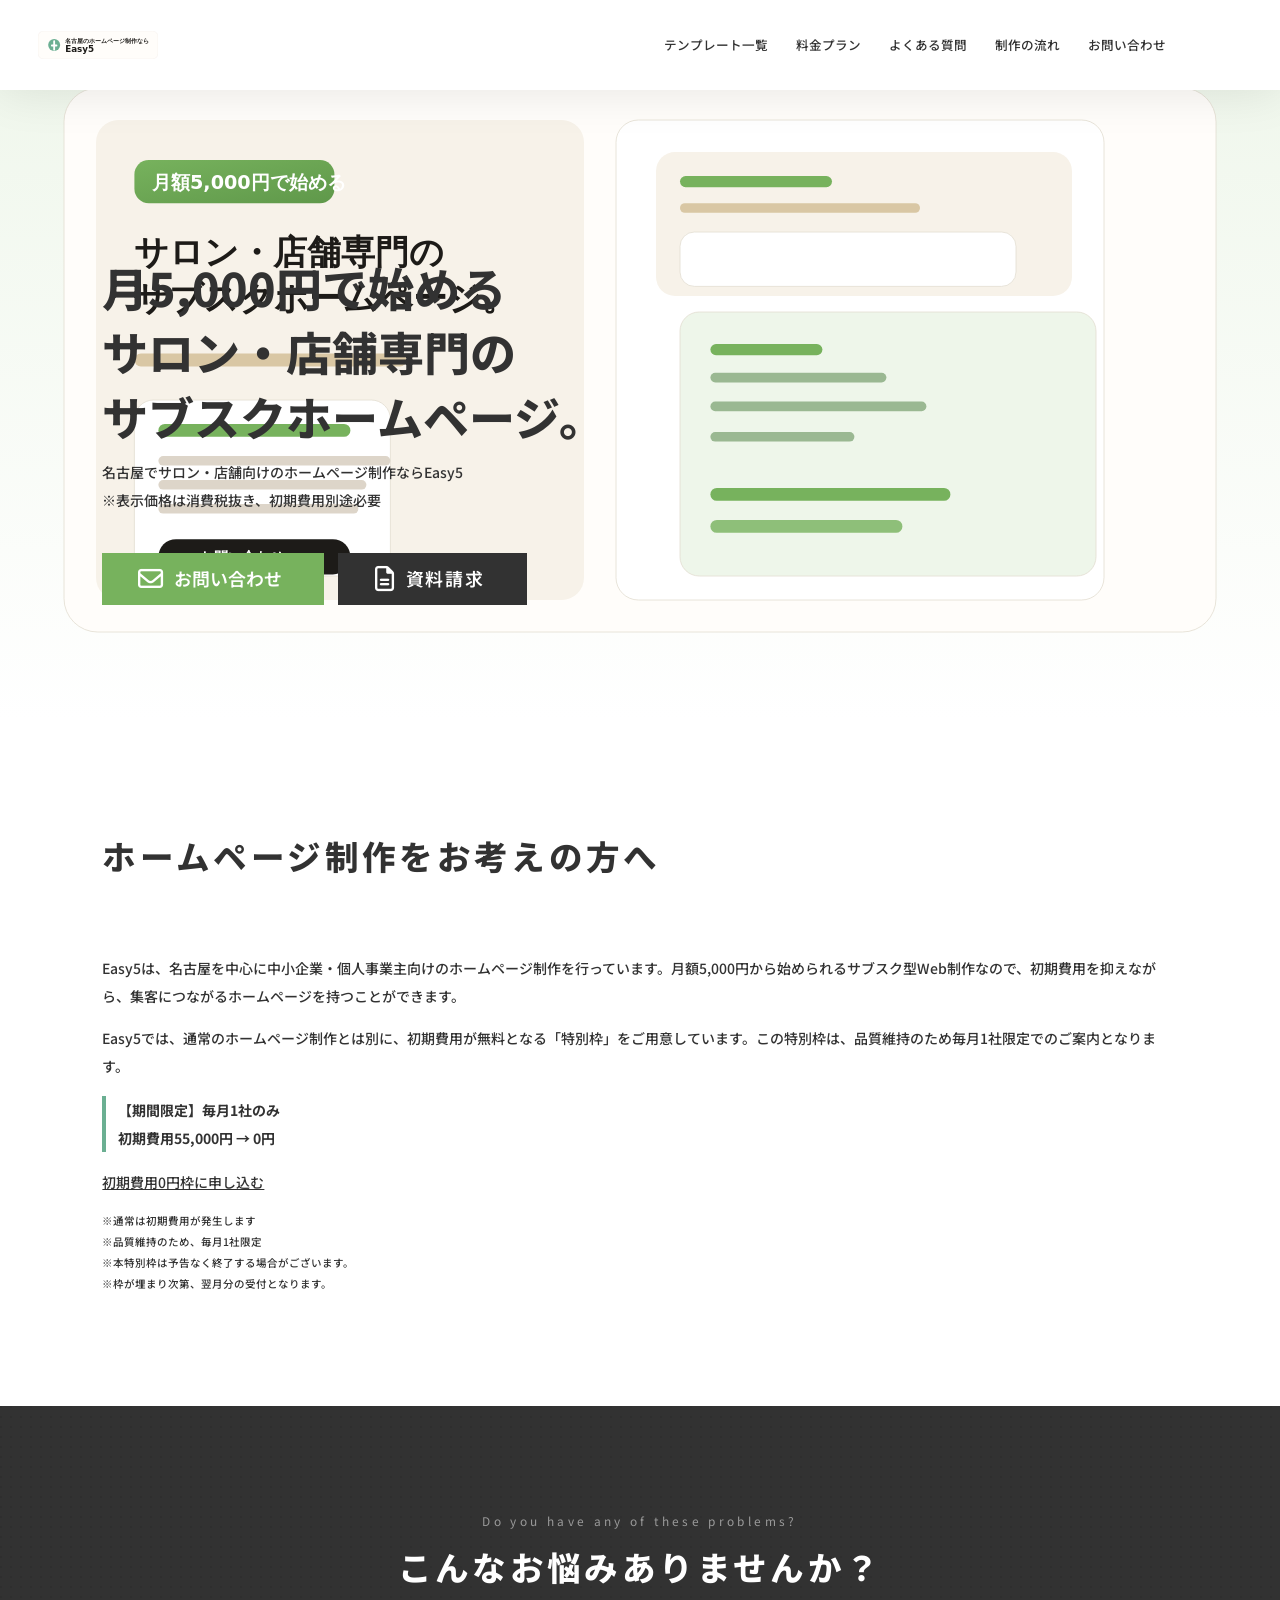
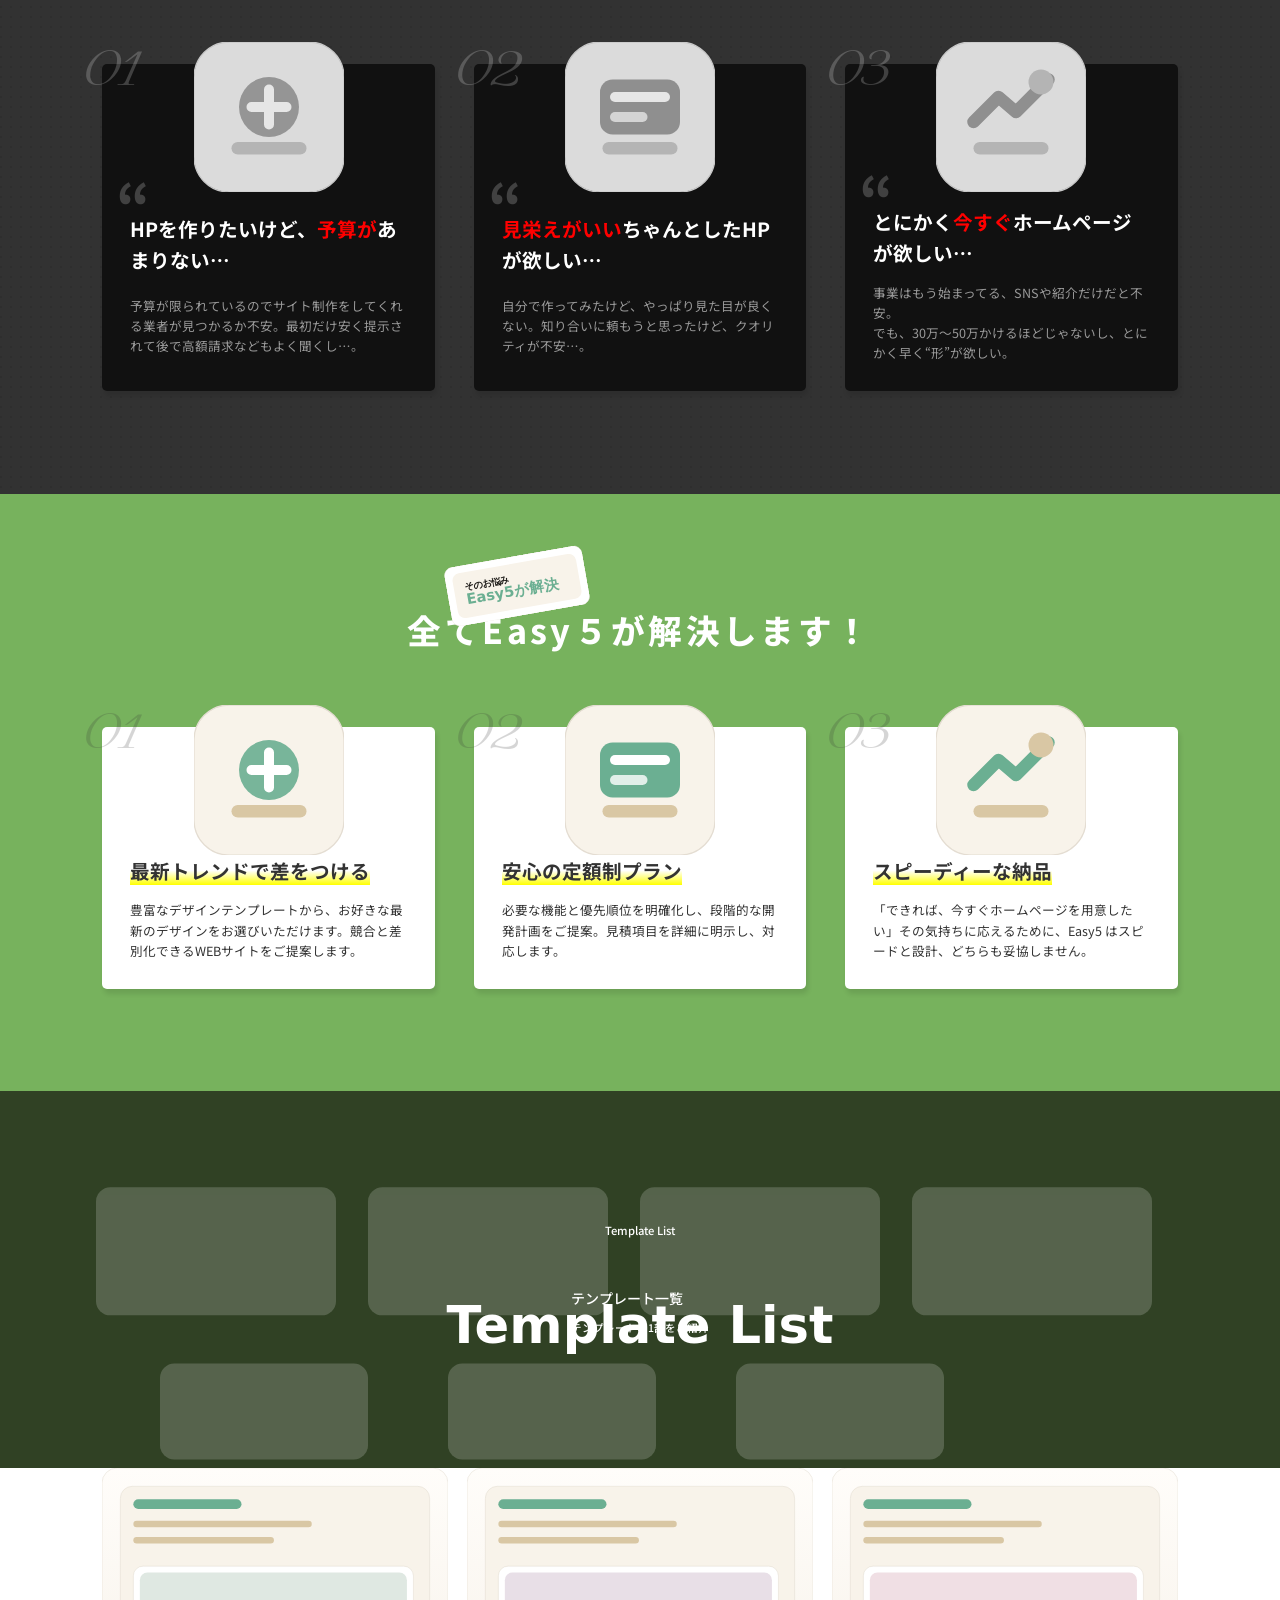
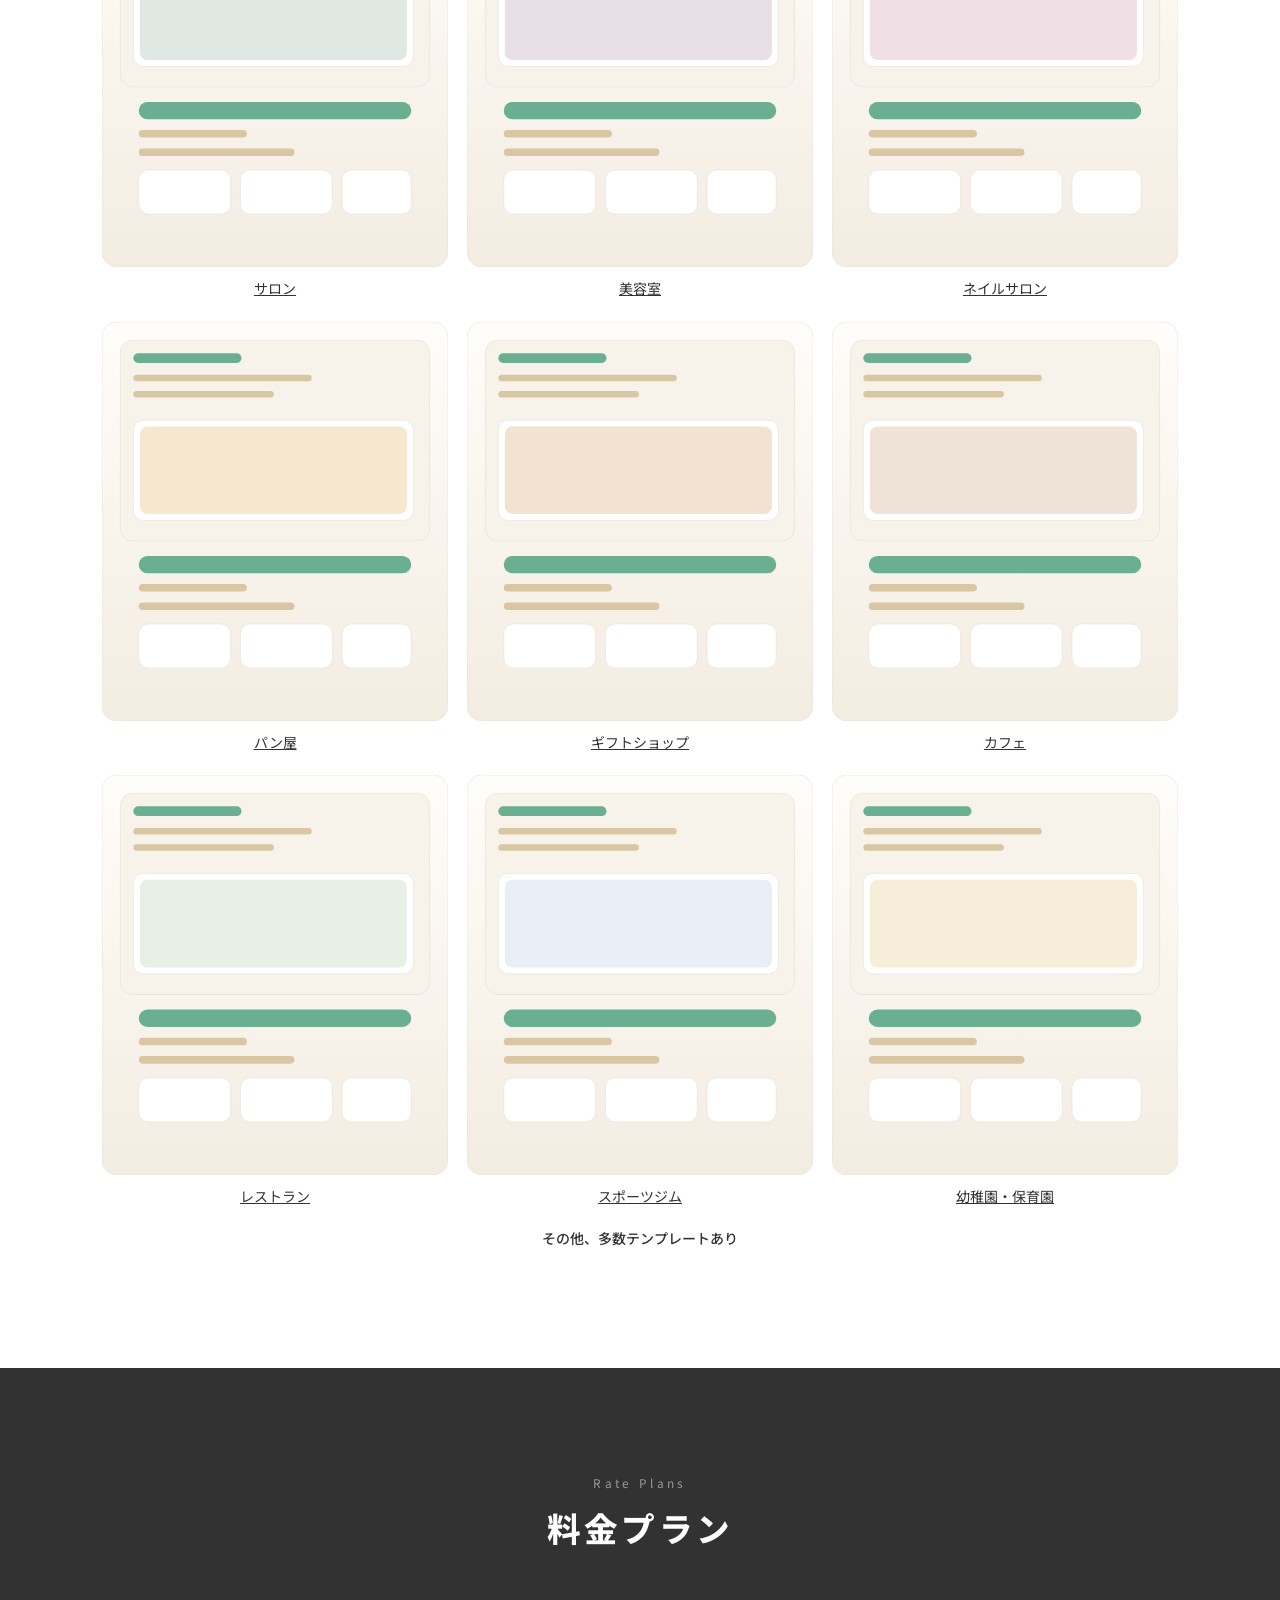
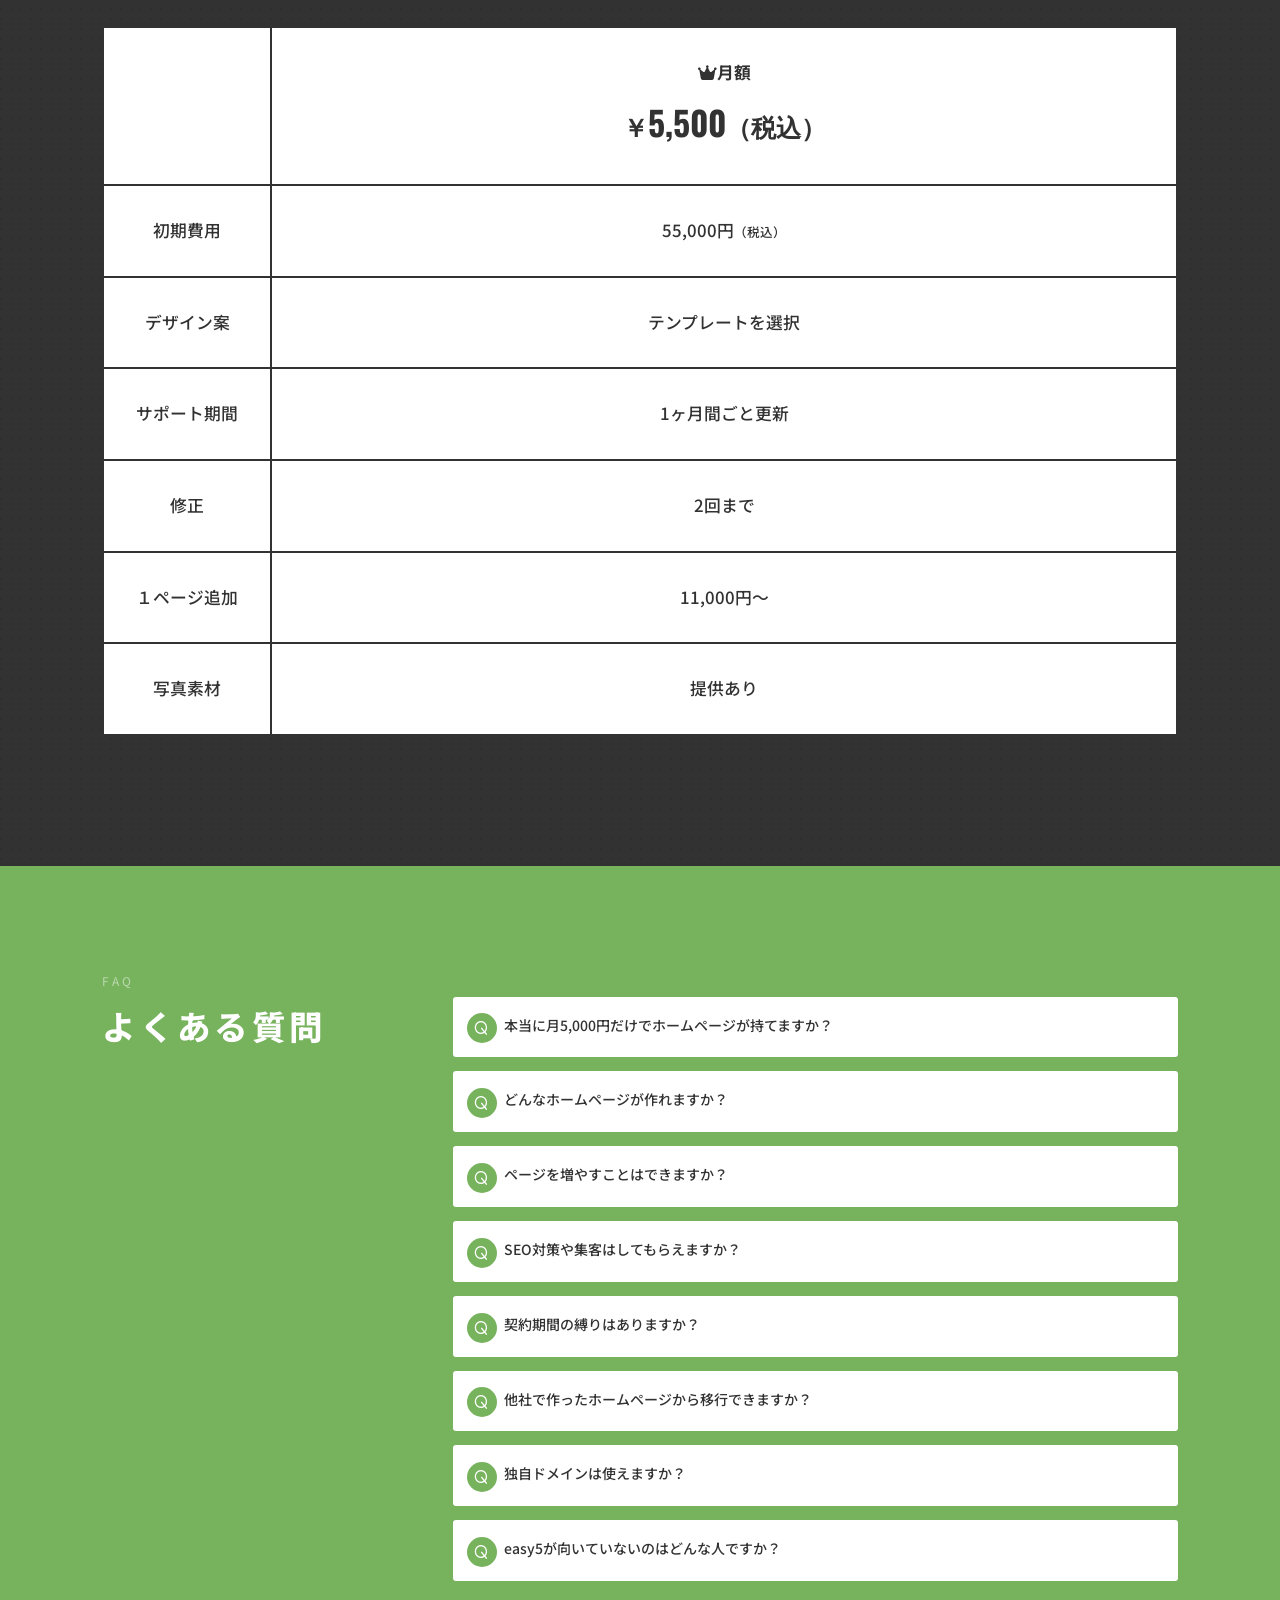
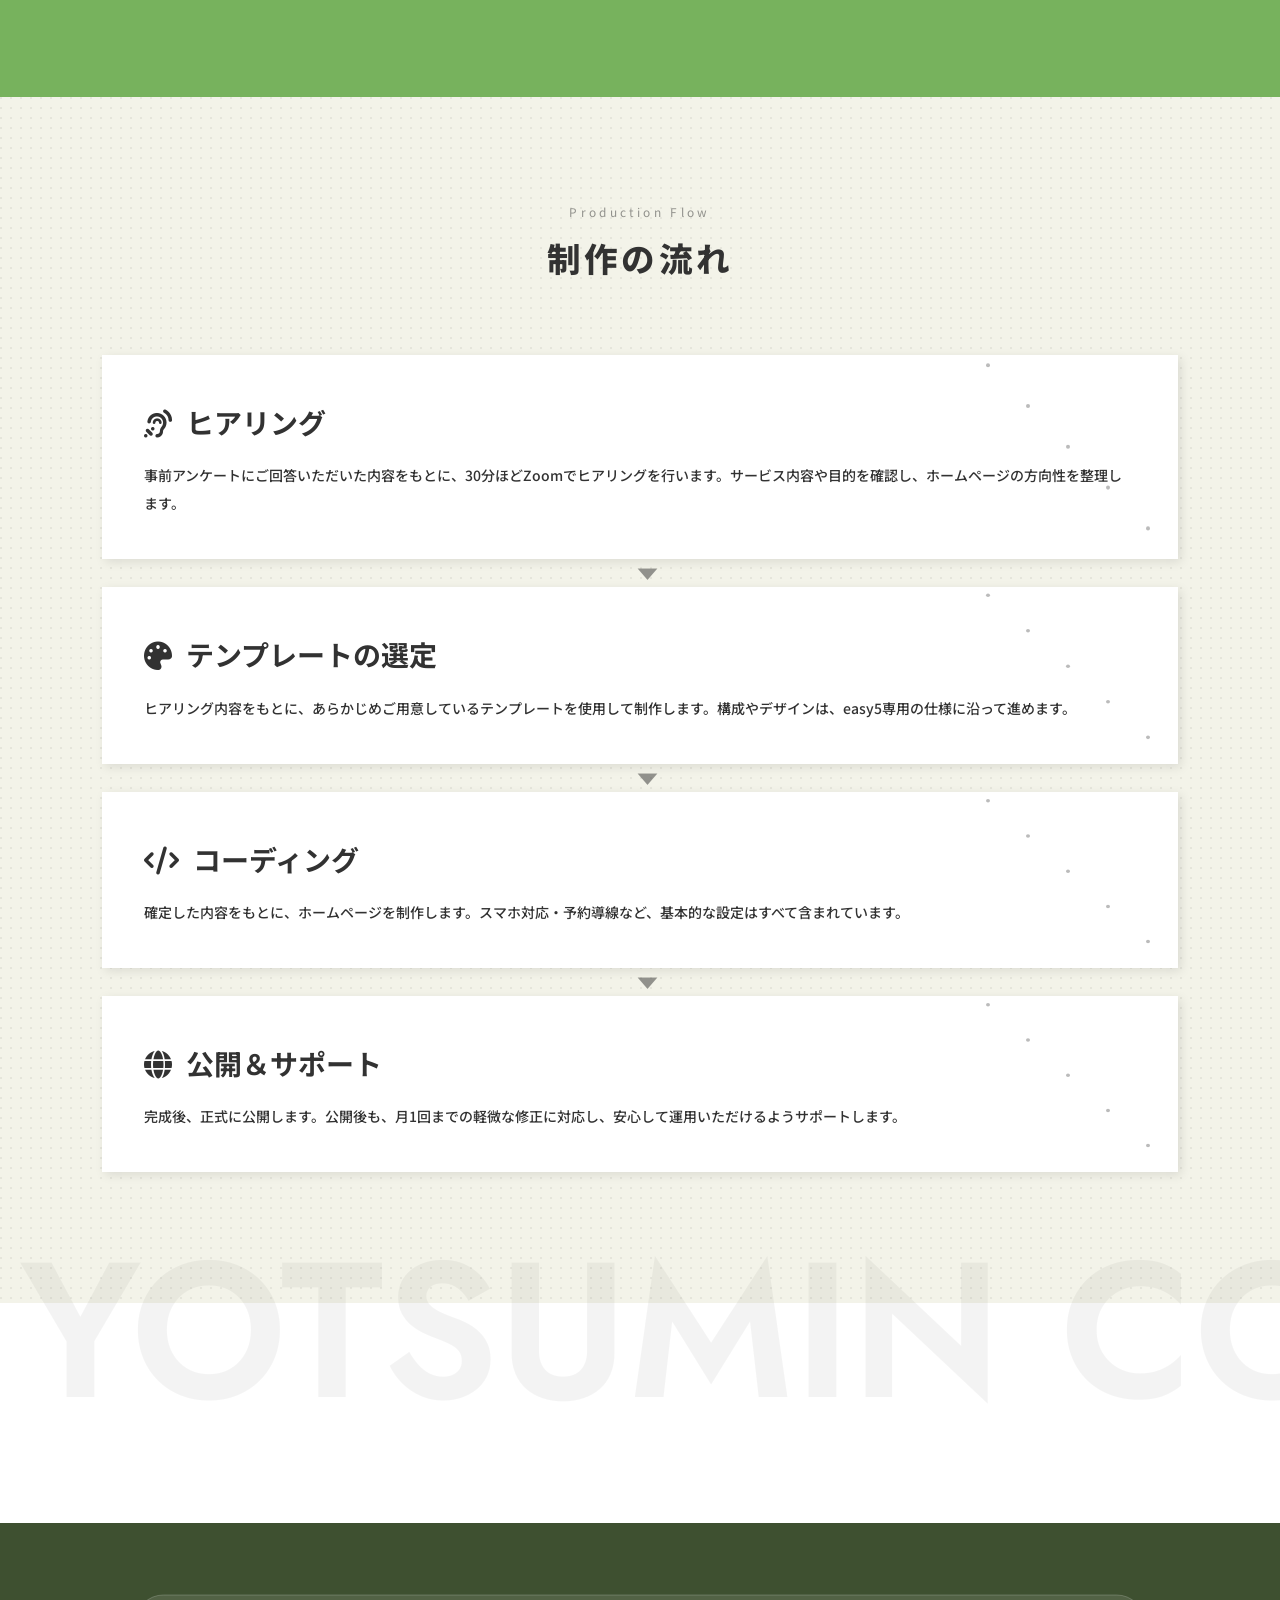
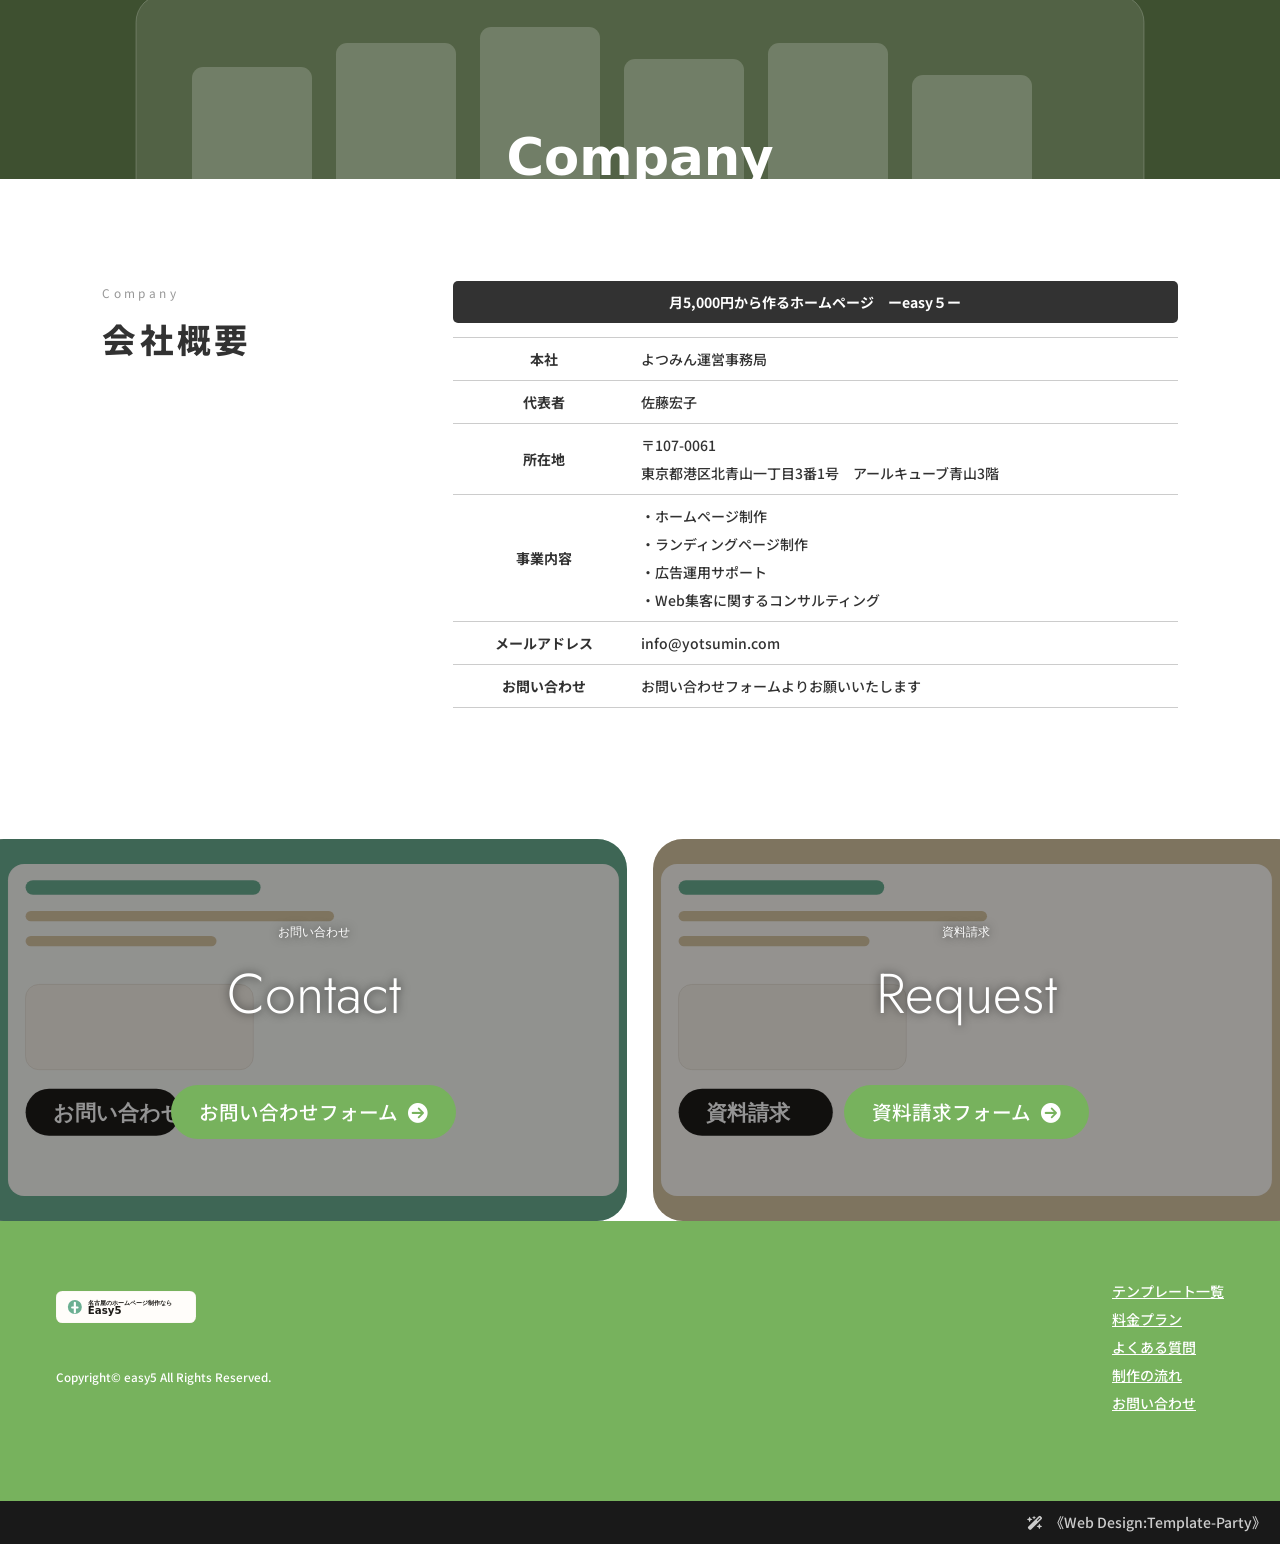
==== commit 6f3b986f: "tighten the mobile layout" ====
--- a/public/index.html
+++ b/public/index.html
@@ -136,7 +136,7 @@
 @media (min-width:800px) { .list-grid1 .list figure.icon { width: 150px; margin-top: -50px; } }
 
 .list-grid-simple .list * { margin: 0; padding: 0; }
-.list-grid-simple { display: grid; grid-template-columns: repeat(2, 1fr); gap: 3rem; }
+.list-grid-simple { display: grid; grid-template-columns: 1fr; gap: 1.4rem; }
 .list-grid-simple .list { display: grid; position: relative; }
 .list-grid-simple .list h4 { margin-top: .5rem; font-weight: normal; }
 @media (min-width:800px) { .list-grid-simple { grid-template-columns: repeat(3, 1fr); } }
@@ -215,6 +215,26 @@
 .pc { display: none; }
 @media (min-width:900px) { .pc { display: block; } }
 @media (min-width:700px) { .c2 { display: flex; gap: 2rem; } .c2 .title { width: 30%; } .c2 .text { flex: 1; } }
+@media (max-width:699px) {
+  section { padding: 2rem 1rem; }
+  #mainimg { padding-top: 180%; }
+  #mainimg > div { top: 52px; }
+  #mainimg .text { font-size: 1.95rem; line-height: 1.35; margin-top: 12px; }
+  #mainimg .btn { flex-direction: column; width: 100%; }
+  #mainimg .btn a { width: 100%; text-align: center; }
+  .list-grid1 .list, .list-normal1 .list, .ta1 caption, .ta1 td, .ta1 th, .faq dt, .faq dd, .list-c2 .list, footer { font-size: .98rem; }
+  .list-grid1 .list { padding: 1.3rem; margin-bottom: 1.2rem; }
+  .list-grid1 .list figure.icon { width: 88px; margin-top: -30px; }
+  .list-grid1 .list h4 { font-size: 1.1rem; }
+  .list-grid1 .list p { font-size: .88rem; line-height: 1.7; }
+  .list-c2 .list { padding: 3rem 1rem; border-radius: 20px; }
+  .list-c2 h4 .main-text { font-size: 2.2rem; padding-bottom: 1.6rem; }
+  .list-normal1 .list { padding: 1.4rem; }
+  .list-normal1 figure { width: 100%; max-width: 220px; }
+  .ta1.plan { min-width: 320px; }
+  .text-slide { font-size: 18vw; }
+  footer { padding: 1.5rem 1rem; }
+}
 
 footer {
   background: var(--primary-color); color: var(--primary-inverse-color); padding: 2rem; display: flex; flex-direction: column-reverse;
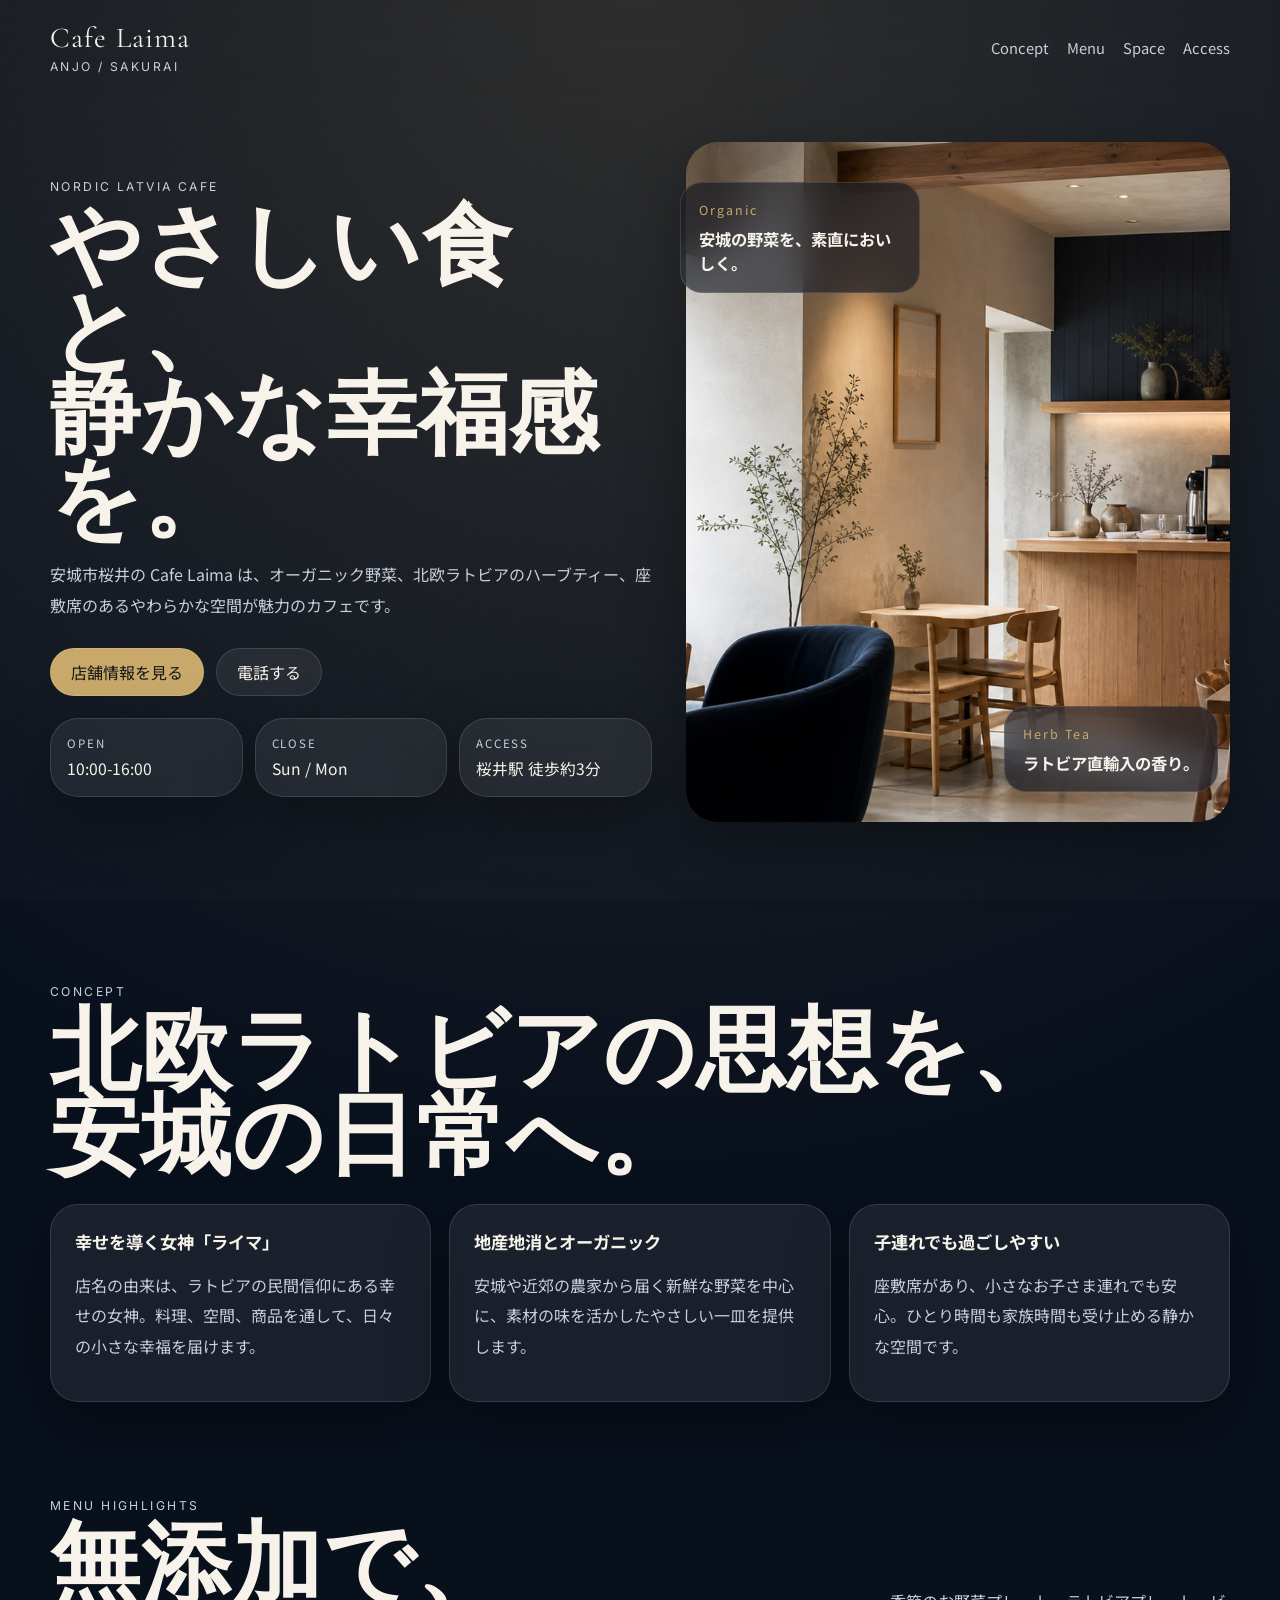
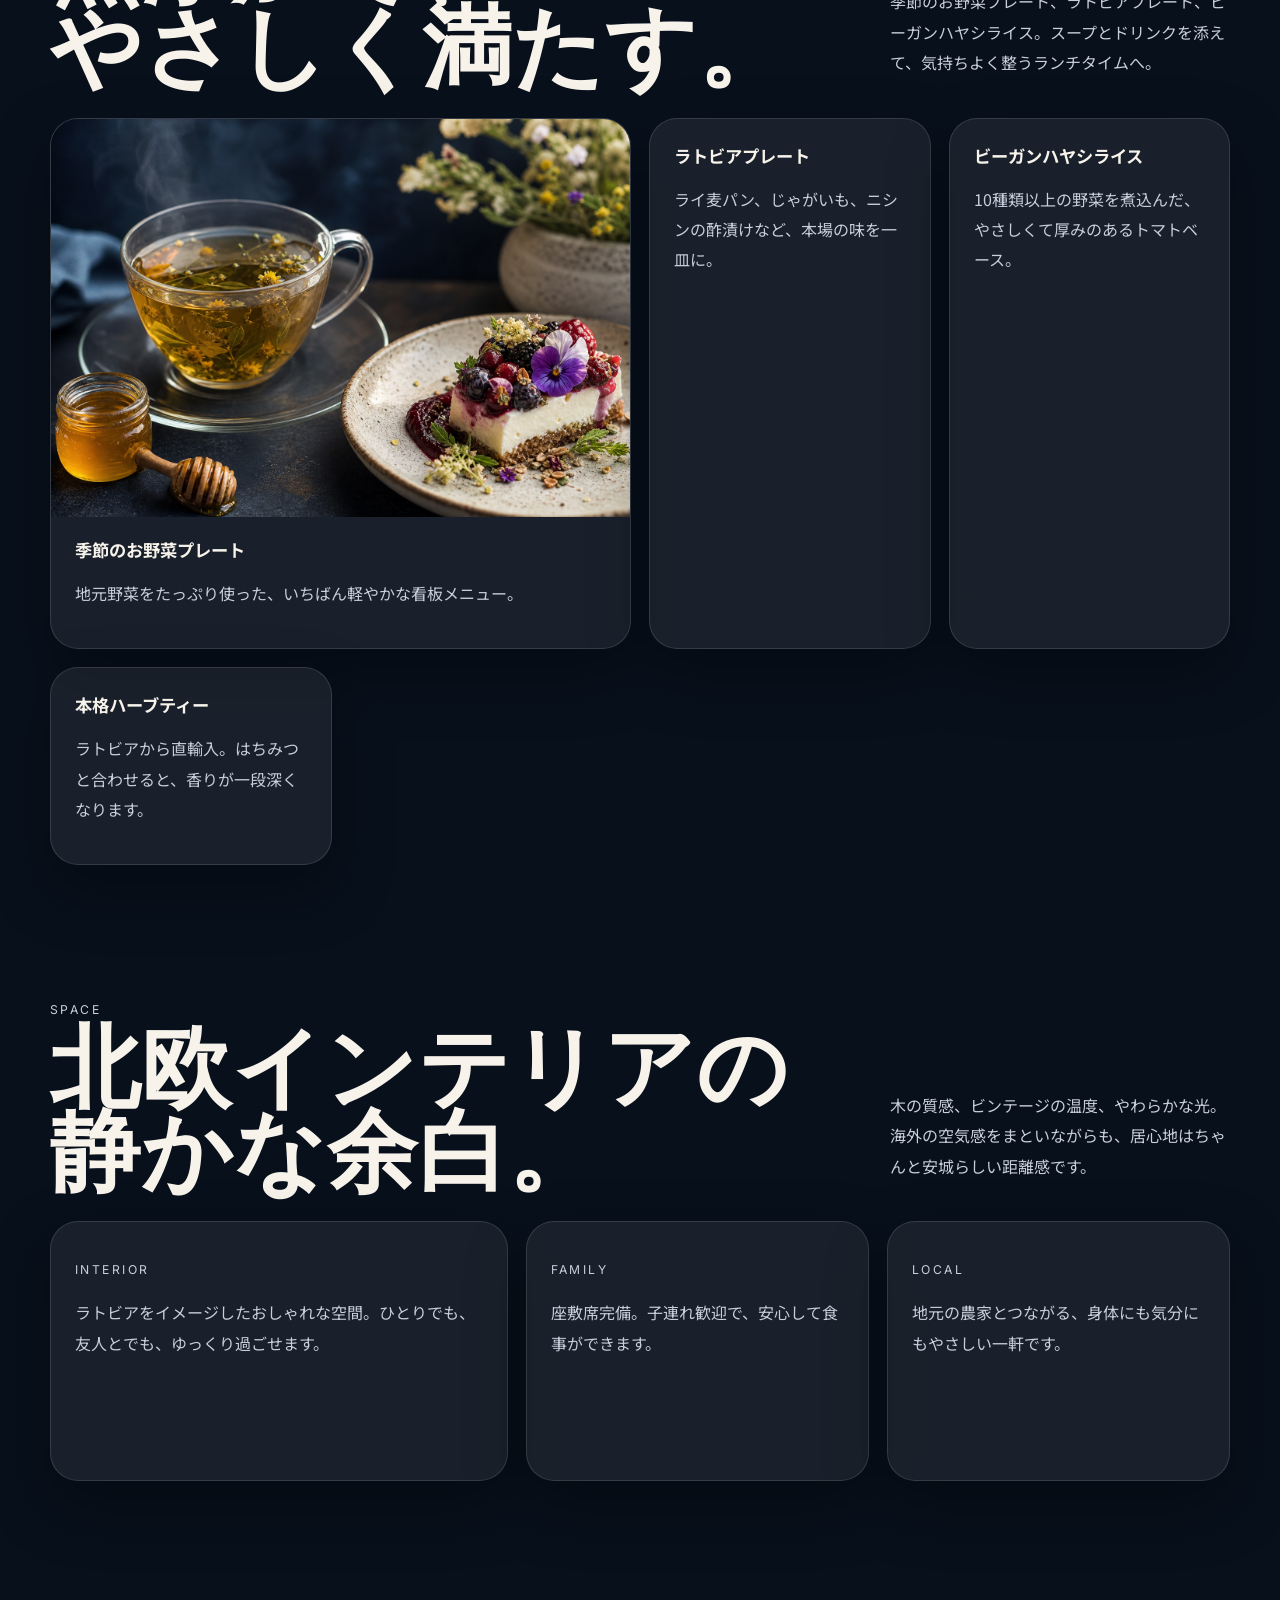
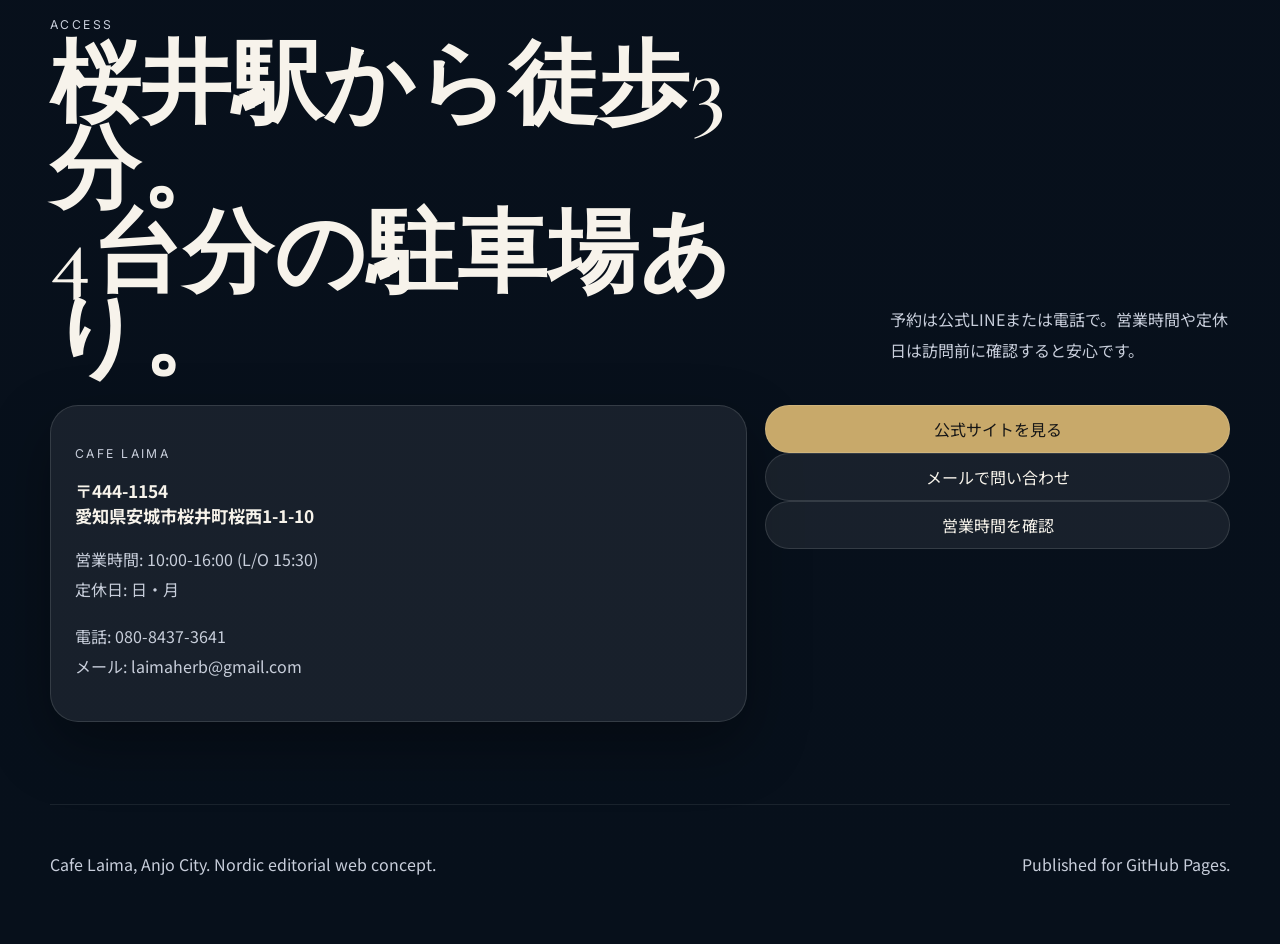
==== commit 5266bf90: "build Cafe Laima site for GitHub Pages" ====
--- a/public/index.html
+++ b/public/index.html
@@ -3,442 +3,172 @@
 <head>
 <meta charset="UTF-8">
 <meta name="viewport" content="width=device-width, initial-scale=1">
-<title>名古屋のホームページ制作ならEasy5｜月額5,000円のサブスクWeb制作</title>
-<meta name="description" content="名古屋でホームページ制作ならEasy5。月額5,000円のサブスク型Web制作で、初期費用を抑えて集客できるサイトを作ります。無料相談受付中。">
-<meta property="og:title" content="名古屋のホームページ制作ならEasy5｜月額5,000円のサブスクWeb制作">
-<meta property="og:description" content="月額5,000円で始められるサブスク型ホームページ制作。初期費用を抑えて集客できるサイトを作ります。">
+<title>Cafe Laima | 安城市桜井の北欧風カフェ</title>
+<meta name="description" content="安城市桜井の北欧風カフェ Cafe Laima。オーガニック野菜、ラトビア料理、本格ハーブティー、座敷席完備のやさしい空間を紹介。">
+<meta name="robots" content="index, follow">
+<meta property="og:title" content="Cafe Laima | 安城市桜井の北欧風カフェ">
+<meta property="og:description" content="北欧ラトビアの考え方を取り入れた、やさしくて上質なカフェサイト。">
 <meta property="og:type" content="website">
-<meta property="og:image" content="./images/ogp.svg">
-<meta name="theme-color" content="#77B25D">
-<style>
-@import url("https://cdnjs.cloudflare.com/ajax/libs/font-awesome/6.5.2/css/all.min.css");
-@import url('https://fonts.googleapis.com/css2?family=Noto+Sans+JP:wght@100..900&family=Jost:wght@200..700&family=Oswald:wght@200..700&family=MonteCarlo&display=swap');
-
-:root {
-  --base-color: #fff;
-  --base-inverse-color: #323232;
-  --primary-color: #77B25D;
-  --primary-inverse-color: #fff;
-  --space-large: 8vw;
-}
-* { box-sizing: border-box; }
-html, body { font-size: 13px; height: 100%; }
-@media (min-width:1000px) { html, body { font-size: 14px; } }
-@media (min-width:1600px) { html, body { font-size: 1vw; } }
-body {
-  margin: 0;
-  padding: 0;
-  font-family: "Noto Sans JP", "Hiragino Mincho Pro", "ヒラギノ明朝 Pro W3", "HGS明朝E", "ＭＳ Ｐ明朝", "MS PMincho", serif;
-  font-weight: 500;
-  -webkit-text-size-adjust: none;
-  background: var(--base-color);
-  color: var(--base-inverse-color);
-  line-height: 2;
-}
-body * { box-sizing: border-box; }
-figure { margin: 0; }
-dd { margin: 0; }
-nav ul, nav, ul, li, ol { list-style: none; margin: 0; padding: 0; }
-section { overflow-x: hidden; padding: var(--space-large); }
-section li { margin-left: 1rem; }
-table { border-collapse: collapse; }
-img { border: none; max-width: 100%; height: auto; vertical-align: middle; }
-a { color: inherit; transition: .3s; }
-a:hover { opacity: .9; text-decoration: none; }
-main { overflow-x: hidden; }
-
-.wrap { position: relative; min-height: 100%; }
-#container { min-height: 100%; display: flex; flex-direction: column; }
-
-header {
-  position: absolute; z-index: 20; left: 0; top: 0; width: 100%;
-  display: flex; align-items: center; justify-content: space-between; height: 60px;
-  background: #fff; box-shadow: 0 0 50px rgba(0,0,0,.1);
-}
-@media (min-width:700px) { header { height: 90px; } }
-#logo { margin: 0; padding: 0; padding-left: 3vw; }
-#logo img { display: block; width: 150px; max-width: 60%; }
-@media (min-width:700px) { #logo img { width: 200px; } }
-.logo { max-width: 40%; }
-header nav ul { display: none; }
-@media (min-width:900px) {
-  header > nav > ul { display: flex; margin-right: 100px; }
-  header nav li a { display: block; text-decoration: none; font-size: .9rem; padding: .5rem 1rem; }
-}
-
-#mainimg {
-  background: #fff url("images/mainimg_sh.svg") no-repeat center center / cover;
-  width: 100%; padding-top: 170%; position: relative; overflow: hidden;
-}
-@media (min-width:420px) {
-  #mainimg { background-image: url("images/mainimg.svg"); padding-top: 56.25%; }
-}
-#mainimg > div { position: absolute; top: 60px; left: 0; width: 100%; height: 100%; display: flex; flex-direction: column; align-items: center; }
-@media (min-width:420px) { #mainimg > div { left: var(--space-large); align-items: flex-start; justify-content: center; } }
-#mainimg p { margin: 0; }
-#mainimg .text { font-size: 28px; font-weight: 800; line-height: 1.4; text-align: center; margin-top: 20px; }
-@media (min-width:420px) { #mainimg .text { text-align: left; font-size: 3.6vw; } }
-#mainimg .hero-sub { margin-top: 10px; font-size: 1rem; }
-#mainimg .btn { font-size: 1rem; font-weight: 600; margin-top: 3vw; display: flex; gap: 1rem; flex-wrap: wrap; }
-#mainimg .btn a { display: block; text-decoration: none; padding: .8rem 2rem; margin-bottom: 10px; }
-#mainimg .btn a:hover { opacity: 1; transform: scale(1.05); }
-@media (min-width:420px) { #mainimg .btn { font-size: 1.4vw; } #mainimg .btn a { margin: 0; padding: .6rem 3rem; } }
-#mainimg .btn p:nth-of-type(1) a { background: var(--primary-color); color: var(--primary-inverse-color); }
-#mainimg .btn p:nth-of-type(2) a { background: var(--base-inverse-color); color: var(--base-color); letter-spacing: .1em; }
-#mainimg .btn i { transform: scale(1.4); padding-right: .8rem; }
-
-main { flex: 1 0 auto; }
-main h2 { margin: 0; padding: 0; font-size: 1.4rem; font-weight: 800; margin-bottom: 5vw; display: flex; flex-direction: column-reverse; letter-spacing: .1em; position: relative; }
-@media (min-width:700px) { main h2 { font-size: 2.4rem; } }
-main h2.c { align-items: center; }
-main h2 span { font-size: .85rem; opacity: .5; font-weight: normal; }
-h2 img { width: 100px; transform: rotate(-10deg); position: absolute; left: -10px; top: -40px; }
-@media (min-width:700px) { h2 img { width: 140px; left: 40px; } }
-
-.bg-primary-color { background: var(--primary-color); color: var(--primary-inverse-color); }
-.bg1 { background-color: var(--base-inverse-color); color: var(--base-color); }
-.bg2 { background: #f3f3e9; }
-.bg3 { background: #fff; }
-.bg-pattern1 { background-image: radial-gradient(circle at 1px 1px, rgba(0,0,0,.08) 1px, transparent 0); background-size: 10px 10px; }
-.bg-pattern2 { background-image: radial-gradient(circle at 1px 1px, rgba(0,0,0,.06) 1px, transparent 0); background-size: 10px 10px; }
-.bg-pattern3 { background-image: radial-gradient(circle at 1px 1px, rgba(0,0,0,.06) 1px, transparent 0); background-size: 10px 10px; }
-
-.btn1 a { text-shadow: none; display: block; text-decoration: none; background: var(--primary-color); color: var(--primary-inverse-color); font-size: 1.4rem; padding: .5rem 2rem; border-radius: 100px; text-align: center; }
-.bg-primary-color .btn1 a { background: var(--primary-inverse-color); color: var(--primary-color); }
-.btn1 a:hover { opacity: 1; transform: scale(1.05); background: var(--primary-inverse-color); color: var(--primary-color); }
-.bg-primary-color .btn1 a:hover { background: #fff; color: #333; }
-.btn1 a::after { font-family: "Font Awesome 6 Free"; content: "\f0a9"; font-weight: bold; margin-left: .5em; }
-.c { text-align: center !important; }
-.r { text-align: right !important; }
-.l { text-align: left !important; }
-.color-check, .color-check a { color: #ff0000 !important; }
-.small { font-size: .75em; }
-.dn { display: none !important; }
-.inline-block { display: inline-block !important; }
-.relative { position: relative; }
-.marker { background: linear-gradient(transparent 50%, yellow); }
-
-/* blocks */
-.list-grid1 .list * { margin: 0; padding: 0; }
-@media (min-width:800px) {
-  .list-grid1 { display: grid; grid-template-columns: repeat(3, 1fr); gap: 3vw; }
-}
-.list-grid1 .list { display: grid; margin-bottom: 3rem; position: relative; border-radius: 5px; background: #fff; color: #333; box-shadow: 2px 5px 5px rgba(0,0,0,.1); padding: 2rem; }
-@media (min-width:800px) { .list-grid1 .list { margin-bottom: 0; } }
-.list-grid1 .list.bg-black { background: #111; color: #fff; }
-.list-grid1 .list .num { position: absolute; left: -20px; top: -30px; font-size: 60px; line-height: 1; font-family: "MonteCarlo", cursive; opacity: .2; }
-.list-grid1 .list h4.kazari::before { content: "“"; position: absolute; left: -1rem; top: -40px; opacity: .2; font-size: 60px; line-height: 1; }
-.list-grid1 .list h4 { font-size: 1.4rem; line-height: 1.6; margin-bottom: 1rem; position: relative; }
-.list-grid1 .list p { font-size: .9rem; line-height: 1.6; font-weight: normal; }
-.list-grid1 .list.bg-black p { color: #999; }
-.list-grid1 .list figure.icon { margin: 0 auto; width: 100px; margin-top: -40px; }
-.bg1 .list-grid1 .list figure.icon { filter: grayscale(100%) brightness(90%); margin-bottom: 1rem; }
-@media (min-width:800px) { .list-grid1 .list figure.icon { width: 150px; margin-top: -50px; } }
-
-.list-grid-simple .list * { margin: 0; padding: 0; }
-.list-grid-simple { display: grid; grid-template-columns: 1fr; gap: 1.4rem; }
-.list-grid-simple .list { display: grid; position: relative; }
-.list-grid-simple .list h4 { margin-top: .5rem; font-weight: normal; }
-@media (min-width:800px) { .list-grid-simple { grid-template-columns: repeat(3, 1fr); } }
-
-.list-c2 > a { text-decoration: none; display: block; }
-@media (min-width:600px) { .list-c2 { display: flex; gap: 2vw; } }
-.list-c2 .list { text-align: center; position: relative; overflow-y: hidden; color: #fff; text-shadow: 0 0 10px rgba(0,0,0,.6); padding: 5rem 2rem; margin: 1rem 0; border-radius: 30px; }
-@media (min-width:600px) {
-  .list-c2 > * { flex: 1; }
-  .list-c2 .list { margin: 0; display: flex; align-items: center; justify-content: center; }
-  .list-c2 > a .list { height: 100%; }
-  .list-c2 .list:nth-of-type(1) { border-radius: 0 30px 30px 0; }
-  .list-c2 .list:nth-of-type(2) { border-radius: 30px 0 0 30px; }
-}
-.list-c2 .list.image1 { background: url("images/contact.svg") no-repeat center center / cover; }
-.list-c2 .list.image2 { background: url("images/request.svg") no-repeat center center / cover; }
-.list-c2 h4 { line-height: 1.2; font-family: "Jost", sans-serif; font-weight: 300; }
-.list-c2 h4 .main-text { display: block; font-size: 3rem; padding-top: 1.5rem; padding-bottom: 3rem; }
-@media (min-width:600px) { .list-c2 h4 .main-text { font-size: 4rem; } }
-.list-c2 .list .text { position: relative; z-index: 1; font-size: .85rem; }
-.list-c2 .list::before { content: ""; position: absolute; inset: 0; background: rgba(0,0,0,.42); transition: transform .3s .1s; }
-.list-c2 .list:hover::before { transform: translateY(100%); }
-
-.bg-slideup { margin-left: calc(-1 * var(--space-large)); margin-right: calc(-1 * var(--space-large)); }
-section > .bg-slideup:first-child { margin-top: calc(-1 * var(--space-large)); }
-.bg-slideup .image { background-repeat: no-repeat; background-size: cover; width: 100%; padding: 10vw 20px; display: flex; flex-direction: column; justify-content: center; align-items: center; gap: 3rem; color: #fff; }
-.en-text { font-size: .8rem; }
-.jp-text { writing-mode: vertical-rl; text-orientation: upright; }
-#products .bg-slideup .image { background-image: url("images/bg_works.svg"); }
-#company .bg-slideup .image { background-image: url("images/bg_company.svg"); }
-
-.list-normal1 * { margin: 0; padding: 0; }
-@media (min-width:600px) { .list-normal1 .text { flex: 1; } .reverse { flex-direction: row-reverse; background-position: left bottom !important; } }
-.list-normal1 .list { background: var(--base-color) url("images/bg-dot.svg") no-repeat right bottom / 200px; color: var(--base-inverse-color); padding: 3rem; margin-bottom: 2rem; box-shadow: 3px 3px 10px rgba(0,0,0,.1); position: relative; }
-@media (min-width:600px) { .list-normal1 .list { display: flex; gap: 2rem; } }
-.list-normal1 figure { width: 30%; margin-bottom: 1rem; }
-@media (min-width:600px) { .list-normal1 figure { margin-bottom: 0; } }
-.list-normal1 h4 { font-size: 1.2rem; line-height: 1.5; margin-bottom: 1rem; }
-@media (min-width:600px) { .list-normal1 h4 { font-size: 2rem; line-height: 1.8; } }
-.list-normal1.flow h4 i { margin-right: 1rem; }
-.list-normal1 .name { text-align: right; margin-top: 1rem; }
-.list-normal1.flow .list::after { content: "▼"; position: absolute; left: 50%; bottom: -2rem; transform: scaleX(1.5); opacity: .5; }
-.list-normal1.flow .list:last-child::after { content: none; }
-
-.ta1 caption { font-weight: bold; padding: .5rem 1rem; background: var(--base-inverse-color); color: var(--base-color); margin-bottom: 1rem; border-radius: 5px; }
-.ta1 { table-layout: fixed; width: 100%; border-top: 1px solid #ccc; margin-bottom: 2rem; }
-.ta1 tr { border-bottom: 1px solid #ccc; }
-.ta1 td, .ta1 th { word-break: break-all; background: var(--base-color); color: var(--base-inverse-color); text-align: left; padding: .5rem; }
-.ta1 th { width: 25%; text-align: center; }
-.ta1.plan, .ta1.plan td, .ta1.plan th { text-align: center; border: 2px solid var(--base-inverse-color); padding: .5rem; }
-@media (min-width:801px) { .ta1.plan, .ta1.plan td, .ta1.plan th { font-size: 1.2rem; padding: 2rem 1rem; } }
-.ta1.plan th:first-child, .ta1.plan td:first-child { width: 12rem; }
-.ta1.plan th { width: auto; position: relative; overflow: hidden; }
-.plan th > span { display: block; font-size: 1.6rem; font-family: "Oswald", sans-serif; font-weight: 700; }
-@media (min-width:801px) { .plan th > span { font-size: 2.4rem; } }
-@media (max-width:800px) { .scroll .ta1.plan { width: 320px; } .scroll { overflow-x: auto; } }
-
-.faq dt { display: flex; align-items: flex-start; border-radius: 3px; margin-bottom: 1rem; background: var(--base-color); color: var(--base-inverse-color); padding: 1rem; cursor: pointer; }
-.faq dt::before { font-family: "Font Awesome 6 Free"; content: "\51"; margin-right: .5rem; background: var(--primary-color); color: var(--primary-inverse-color); border-radius: 50%; width: 30px; line-height: 30px; text-align: center; flex-shrink: 0; margin-top: .2em; }
-.faq dd { padding: 0 1rem 1rem 3.7rem; }
-.openclose { cursor: pointer; }
-
-.bg1 .list-grid1 .list.bg-black .num, .bg1 .list-grid1 .list.bg-black h4.kazari::before { color: #fff; }
-.text-slide-wrapper { overflow-x: hidden; margin-top: calc(-1 * (1.6 * var(--space-large))); }
-.text-slide { font-family: "Jost", sans-serif; font-optical-sizing: auto; font-weight: 600; display: flex; white-space: nowrap; font-size: 15vw; opacity: .05; animation: slideText 30s linear infinite; }
-.text-slide span { padding: 0 20px; }
-
-@keyframes slideText { from { transform: translateX(0); } to { transform: translateX(-50%); } }
-
-.center { text-align: center; }
-.btn1 { margin-top: 1rem; }
-.mb-space-large { margin-bottom: var(--space-large) !important; }
-.padding0 { padding: 0 !important; }
-.padding-lr0 { padding-left: 0 !important; padding-right: 0 !important; }
-.look { line-height: 1.5 !important; display: inline-block; padding: 5px 10px; background: rgba(0,0,0,.1); border: 1px solid rgba(0,0,0,.3); border-radius: 3px; margin: 5px 0; word-break: break-all; }
-.pc { display: none; }
-@media (min-width:900px) { .pc { display: block; } }
-@media (min-width:700px) { .c2 { display: flex; gap: 2rem; } .c2 .title { width: 30%; } .c2 .text { flex: 1; } }
-@media (max-width:699px) {
-  section { padding: 2rem 1rem; }
-  #mainimg { padding-top: 180%; }
-  #mainimg > div { top: 52px; }
-  #mainimg .text { font-size: 1.95rem; line-height: 1.35; margin-top: 12px; }
-  #mainimg .btn { flex-direction: column; width: 100%; }
-  #mainimg .btn a { width: 100%; text-align: center; }
-  .list-grid1 .list, .list-normal1 .list, .ta1 caption, .ta1 td, .ta1 th, .faq dt, .faq dd, .list-c2 .list, footer { font-size: .98rem; }
-  .list-grid1 .list { padding: 1.3rem; margin-bottom: 1.2rem; }
-  .list-grid1 .list figure.icon { width: 88px; margin-top: -30px; }
-  .list-grid1 .list h4 { font-size: 1.1rem; }
-  .list-grid1 .list p { font-size: .88rem; line-height: 1.7; }
-  .list-c2 .list { padding: 3rem 1rem; border-radius: 20px; }
-  .list-c2 h4 .main-text { font-size: 2.2rem; padding-bottom: 1.6rem; }
-  .list-normal1 .list { padding: 1.4rem; }
-  .list-normal1 figure { width: 100%; max-width: 220px; }
-  .ta1.plan { min-width: 320px; }
-  .text-slide { font-size: 18vw; }
-  footer { padding: 1.5rem 1rem; }
-}
-
-footer {
-  background: var(--primary-color); color: var(--primary-inverse-color); padding: 2rem; display: flex; flex-direction: column-reverse;
-}
-footer div:nth-of-type(1) { text-align: center; }
-footer div:nth-of-type(2) { flex: 1; display: flex; gap: 2rem; }
-@media (min-width:700px) { footer { flex-direction: row; gap: 4rem; padding: 4rem; } footer div:nth-of-type(1) { text-align: left; width: 30%; } footer div:nth-of-type(2) { justify-content: flex-end; gap: 4rem; } }
-footer ul { margin: 0; padding: 0; list-style: none; margin-bottom: 2rem; }
-footer small { display: block; padding-top: 2rem; }
-.pr a { text-decoration: none; display: block; background: rgba(0,0,0,.9); text-align: right; padding: .5rem 1rem; color: #ccc; }
-.pr a::before { font-family: "Font Awesome 6 Free"; content: "\e2ca"; font-weight: bold; margin-right: .5em; }
-
-.faq-wrap { margin-top: 1rem; }
-
-.no-js-hint { display:none; }
-@media (max-width:899px) { header nav { display:none; } }
-
-/* lightweight mobile menu button, visual only */
-#menubar_hdr { display:none; }
-
-</style>
+<meta property="og:url" content="https://yotsubamoruko.github.io/gluck-electric-works/">
+<meta property="og:image" content="https://yotsubamoruko.github.io/gluck-electric-works/images/cafe-laima-hero.png">
+<meta name="twitter:card" content="summary_large_image">
+<link rel="preconnect" href="https://fonts.googleapis.com">
+<link rel="preconnect" href="https://fonts.gstatic.com" crossorigin>
+<link href="https://fonts.googleapis.com/css2?family=Cormorant+Garamond:wght@500;600;700&family=Inter:wght@400;500;600;700;800&family=Noto+Sans+JP:wght@400;500;700;900&display=swap" rel="stylesheet">
+<link rel="stylesheet" href="styles.css">
 </head>
 <body>
-<div id="container">
-  <header>
-    <h1 id="logo"><a href="index.html"><img src="images/logo.svg" alt="名古屋のホームページ制作 Easy5 ロゴ"></a></h1>
-    <nav>
-      <ul>
-        <li><a href="#products">テンプレート一覧</a></li>
-        <li><a href="#plan">料金プラン</a></li>
-        <li><a href="#faq">よくある質問</a></li>
-        <li><a href="#flow">制作の流れ</a></li>
-        <li><a href="contact.html">お問い合わせ</a></li>
-      </ul>
-    </nav>
-  </header>
+<div class="noise"></div>
+<header class="site-header">
+  <div class="brand">
+    <span class="brand-mark">Cafe Laima</span>
+    <span class="brand-sub">ANJO / SAKURAI</span>
+  </div>
+  <nav class="nav">
+    <a href="#concept">Concept</a>
+    <a href="#menu">Menu</a>
+    <a href="#space">Space</a>
+    <a href="#access">Access</a>
+  </nav>
+</header>
 
-  <div id="mainimg">
-    <div>
-      <div class="text">
-        <p>月5,000円で始める<br>サロン・店舗専門の<br>サブスクホームページ。</p>
+<main>
+  <section class="hero reveal">
+    <div class="hero-copy">
+      <p class="eyebrow">NORDIC LATVIA CAFE</p>
+      <h1>やさしい食と、<br>静かな幸福感を。</h1>
+      <p class="lead">安城市桜井の Cafe Laima は、オーガニック野菜、北欧ラトビアのハーブティー、座敷席のあるやわらかな空間が魅力のカフェです。</p>
+      <div class="hero-actions">
+        <a class="button primary" href="#access">店舗情報を見る</a>
+        <a class="button ghost" href="tel:08084373641">電話する</a>
       </div>
-      <p class="hero-sub">名古屋でサロン・店舗向けのホームページ制作ならEasy5</p>
-      <p>※表示価格は消費税抜き、初期費用別途必要</p>
-      <div class="btn">
-        <p><a href="contact.html"><i class="fa-regular fa-envelope"></i>お問い合わせ</a></p>
-        <p><a href="#"><i class="fa-regular fa-file-lines"></i>資料請求</a></p>
+      <dl class="hero-metrics">
+        <div><dt>OPEN</dt><dd>10:00-16:00</dd></div>
+        <div><dt>CLOSE</dt><dd>Sun / Mon</dd></div>
+        <div><dt>ACCESS</dt><dd>桜井駅 徒歩約3分</dd></div>
+      </dl>
+    </div>
+    <div class="hero-visual">
+      <div class="visual-frame parallax-layer layer-back"></div>
+      <img class="visual-image parallax-layer layer-front" src="images/cafe-laima-hero.png" alt="Cafe Laimaのイメージビジュアル">
+      <div class="floating-card glass card-one">
+        <span>Organic</span>
+        <strong>安城の野菜を、素直においしく。</strong>
+      </div>
+      <div class="floating-card glass card-two">
+        <span>Herb Tea</span>
+        <strong>ラトビア直輸入の香り。</strong>
       </div>
     </div>
-  </div>
+  </section>
 
-  <main>
-    <section class="seo-text">
-      <h2>ホームページ制作をお考えの方へ</h2>
-      <p>Easy5は、名古屋を中心に中小企業・個人事業主向けのホームページ制作を行っています。月額5,000円から始められるサブスク型Web制作なので、初期費用を抑えながら、集客につながるホームページを持つことができます。</p>
-      <p>Easy5では、通常のホームページ制作とは別に、初期費用が無料となる「特別枠」をご用意しています。この特別枠は、品質維持のため毎月1社限定でのご案内となります。</p>
-      <div style="border-left:4px solid #6BAF92; padding-left:12px; margin:16px 0;"><strong>【期間限定】毎月1社のみ<br>初期費用55,000円 → 0円</strong></div>
-      <div class="btn"><p><a href="special-frame.html" class="btn-special-adjust">初期費用0円枠に申し込む</a></p></div>
-      <p class="small">※通常は初期費用が発生します<br>※品質維持のため、毎月1社限定<br>※本特別枠は予告なく終了する場合がございます。<br>※枠が埋まり次第、翌月分の受付となります。</p>
-    </section>
+  <section id="concept" class="section reveal">
+    <div class="section-heading">
+      <p class="eyebrow">CONCEPT</p>
+      <h2>北欧ラトビアの思想を、<br>安城の日常へ。</h2>
+    </div>
+    <div class="concept-grid">
+      <article class="info-card">
+        <h3>幸せを導く女神「ライマ」</h3>
+        <p>店名の由来は、ラトビアの民間信仰にある幸せの女神。料理、空間、商品を通して、日々の小さな幸福を届けます。</p>
+      </article>
+      <article class="info-card">
+        <h3>地産地消とオーガニック</h3>
+        <p>安城や近郊の農家から届く新鮮な野菜を中心に、素材の味を活かしたやさしい一皿を提供します。</p>
+      </article>
+      <article class="info-card">
+        <h3>子連れでも過ごしやすい</h3>
+        <p>座敷席があり、小さなお子さま連れでも安心。ひとり時間も家族時間も受け止める静かな空間です。</p>
+      </article>
+    </div>
+  </section>
 
-    <section class="bg1 bg-pattern1 arrow">
-      <h2 class="c">こんなお悩みありませんか？<span>Do you have any of these problems?</span></h2>
-      <div class="list-grid1">
-        <div class="list bg-black up"><figure class="icon"><img src="images/icon1.svg" alt=""></figure><h4 class="kazari">HPを作りたいけど、<span class="color-check">予算が</span>あまりない…</h4><p>予算が限られているのでサイト制作をしてくれる業者が見つかるか不安。最初だけ安く提示されて後で高額請求などもよく聞くし…。</p><span class="num">01</span></div>
-        <div class="list bg-black up"><figure class="icon"><img src="images/icon2.svg" alt=""></figure><h4 class="kazari"><span class="color-check">見栄えがいい</span>ちゃんとしたHPが欲しい…</h4><p>自分で作ってみたけど、やっぱり見た目が良くない。知り合いに頼もうと思ったけど、クオリティが不安…。</p><span class="num">02</span></div>
-        <div class="list bg-black up"><figure class="icon"><img src="images/icon3.svg" alt=""></figure><h4 class="kazari">とにかく<span class="color-check">今すぐ</span>ホームページが欲しい…</h4><p>事業はもう始まってる、SNSや紹介だけだと不安。<br>でも、30万〜50万かけるほどじゃないし、とにかく早く“形”が欲しい。</p><span class="num">03</span></div>
+  <section id="menu" class="section section-alt reveal">
+    <div class="section-heading split">
+      <div>
+        <p class="eyebrow">MENU HIGHLIGHTS</p>
+        <h2>無添加で、<br>やさしく満たす。</h2>
       </div>
-    </section>
+      <p class="section-note">季節のお野菜プレート、ラトビアプレート、ビーガンハヤシライス。スープとドリンクを添えて、気持ちよく整うランチタイムへ。</p>
+    </div>
+    <div class="menu-grid">
+      <article class="menu-card spotlight">
+        <img src="images/cafe-laima-detail.png" alt="ハーブティーとデザートのイメージ">
+        <div>
+          <h3>季節のお野菜プレート</h3>
+          <p>地元野菜をたっぷり使った、いちばん軽やかな看板メニュー。</p>
+        </div>
+      </article>
+      <article class="menu-card">
+        <h3>ラトビアプレート</h3>
+        <p>ライ麦パン、じゃがいも、ニシンの酢漬けなど、本場の味を一皿に。</p>
+      </article>
+      <article class="menu-card">
+        <h3>ビーガンハヤシライス</h3>
+        <p>10種類以上の野菜を煮込んだ、やさしくて厚みのあるトマトベース。</p>
+      </article>
+      <article class="menu-card">
+        <h3>本格ハーブティー</h3>
+        <p>ラトビアから直輸入。はちみつと合わせると、香りが一段深くなります。</p>
+      </article>
+    </div>
+  </section>
 
-    <section class="bg-primary-color">
-      <div class="c"><h2 class="inline-block relative">全てEasy５が解決します！<div><img src="images/onayami.svg" alt="そのお悩み"></div></h2></div>
-      <div class="list-grid1">
-        <div class="list up"><figure class="icon"><img src="images/icon1.svg" alt=""></figure><h4><span class="marker">最新トレンドで差をつける</span></h4><p>豊富なデザインテンプレートから、お好きな最新のデザインをお選びいただけます。競合と差別化できるWEBサイトをご提案します。</p><span class="num">01</span></div>
-        <div class="list up"><figure class="icon"><img src="images/icon2.svg" alt=""></figure><h4><span class="marker">安心の定額制プラン</span></h4><p>必要な機能と優先順位を明確化し、段階的な開発計画をご提案。見積項目を詳細に明示し、対応します。</p><span class="num">02</span></div>
-        <div class="list up"><figure class="icon"><img src="images/icon3.svg" alt=""></figure><h4><span class="marker">スピーディーな納品</span></h4><p>「できれば、今すぐホームページを用意したい」その気持ちに応えるために、Easy5 はスピードと設計、どちらも妥協しません。</p><span class="num">03</span></div>
+  <section id="space" class="section reveal">
+    <div class="section-heading split">
+      <div>
+        <p class="eyebrow">SPACE</p>
+        <h2>北欧インテリアの<br>静かな余白。</h2>
       </div>
-    </section>
+      <p class="section-note">木の質感、ビンテージの温度、やわらかな光。海外の空気感をまといながらも、居心地はちゃんと安城らしい距離感です。</p>
+    </div>
+    <div class="story-grid">
+      <div class="story-panel tall">
+        <p class="label">INTERIOR</p>
+        <p>ラトビアをイメージしたおしゃれな空間。ひとりでも、友人とでも、ゆっくり過ごせます。</p>
+      </div>
+      <div class="story-panel">
+        <p class="label">FAMILY</p>
+        <p>座敷席完備。子連れ歓迎で、安心して食事ができます。</p>
+      </div>
+      <div class="story-panel">
+        <p class="label">LOCAL</p>
+        <p>地元の農家とつながる、身体にも気分にもやさしい一軒です。</p>
+      </div>
+    </div>
+  </section>
 
-    <section id="products">
-      <div class="bg-slideup"><div class="image"><div class="en-text">Template List</div><div>テンプレート一覧<br><span class="small">テンプレートの1部をご紹介</span></div></div></div>
-      <div class="list-grid-simple">
-        <div class="list"><a href="#"><figure><img src="images/salon.svg" alt=""></figure><h4 class="c">サロン</h4></a></div>
-        <div class="list"><a href="#"><figure><img src="images/biyousitu.svg" alt=""></figure><h4 class="c">美容室</h4></a></div>
-        <div class="list"><a href="#"><figure><img src="images/nailsalon.svg" alt=""></figure><h4 class="c">ネイルサロン</h4></a></div>
-        <div class="list"><a href="#"><figure><img src="images/pan.svg" alt=""></figure><h4 class="c">パン屋</h4></a></div>
-        <div class="list"><a href="#"><figure><img src="images/giftshop.svg" alt=""></figure><h4 class="c">ギフトショップ</h4></a></div>
-        <div class="list"><a href="#"><figure><img src="images/cafe.svg" alt=""></figure><h4 class="c">カフェ</h4></a></div>
-        <div class="list"><a href="#"><figure><img src="images/resutorann.svg" alt=""></figure><h4 class="c">レストラン</h4></a></div>
-        <div class="list"><a href="#"><figure><img src="images/gym.svg" alt=""></figure><h4 class="c">スポーツジム</h4></a></div>
-        <div class="list"><a href="#"><figure><img src="images/youji.svg" alt=""></figure><h4 class="c">幼稚園・保育園</h4></a></div>
+  <section id="access" class="section section-contact reveal">
+    <div class="section-heading split">
+      <div>
+        <p class="eyebrow">ACCESS</p>
+        <h2>桜井駅から徒歩3分。<br>4台分の駐車場あり。</h2>
       </div>
-      <p class="center">その他、多数テンプレートあり</p>
-    </section>
-
-    <section class="bg1 bg-pattern1" id="plan">
-      <h2 class="c">料金プラン<span>Rate Plans</span></h2>
-      <div class="scroll">
-        <table class="ta1 plan blur">
-          <tr><th>&nbsp;</th><th><i class="fa-solid fa-crown"></i>月額<span><span class="small">￥</span>5,500<span class="small">（税込）</span></span></th></tr>
-          <tr><td>初期費用</td><td>55,000円<span class="small">（税込）</span></td></tr>
-          <tr><td>デザイン案</td><td>テンプレートを選択</td></tr>
-          <tr><td>サポート期間</td><td>1ヶ月間ごと更新</td></tr>
-          <tr><td>修正</td><td>2回まで</td></tr>
-          <tr><td>１ページ追加</td><td>11,000円〜</td></tr>
-          <tr><td>写真素材</td><td>提供あり</td></tr>
-        </table>
-      </div>
-    </section>
-
-    <section class="bg-primary-color" id="faq">
-      <div class="c2">
-        <div class="title"><h2>よくある質問<span>FAQ</span></h2></div>
-        <div class="text faq-wrap">
-          <dl class="faq">
-            <dt class="openclose">本当に月5,000円だけでホームページが持てますか？</dt><dd>はい。初期費用50,000円（税抜）＋月額5,000円（税抜）でご利用いただけます。追加費用が発生する場合は、事前に必ずご案内します。</dd>
-            <dt class="openclose">どんなホームページが作れますか？</dt><dd>1ページ完結型〜３ページくらい（テンプレートによる）のホームページを制作します。<br>・スマホ対応<br>・予約・お問い合わせ導線<br>・基本情報（メニュー／アクセスなど）<br>「まずはこれで十分」な内容に絞っています。</dd>
-            <dt class="openclose">ページを増やすことはできますか？</dt><dd>1ページの追加が可能です。A4の原稿用紙の内容程度がページのボリュームの目安になります。</dd>
-            <dt class="openclose">SEO対策や集客はしてもらえますか？</dt><dd>easy5は「まずHPを整えること」を目的としたプランです。簡易なSEOは含まれますが、集客強化（SEO・広告・LP制作など）は別プランで対応しています。</dd>
-            <dt class="openclose">契約期間の縛りはありますか？</dt><dd>最低契約期間があります（12ヶ月）。その後はいつでも解約可能です。<br>※ 解約後はホームページの公開も終了します。</dd>
-            <dt class="openclose">他社で作ったホームページから移行できますか？</dt><dd>内容や状況によって対応可能です。事前にご相談ください。</dd>
-            <dt class="openclose">独自ドメインは使えますか？</dt><dd>はい。使用可能です。.comや.co.jpなど一部料金が必要な場合もございます。</dd>
-            <dt class="openclose">easy5が向いていないのはどんな人ですか？</dt><dd>以下の方には向いていません。<br>・フルオーダーメイドを希望する方<br>・修正を何度も行いたい方<br>・すぐに集客成果を求める方<br>その場合は、スタンダード／プレミアムプランをご案内します。</dd>
-          </dl>
+      <p class="section-note">予約は公式LINEまたは電話で。営業時間や定休日は訪問前に確認すると安心です。</p>
+    </div>
+    <div class="access-grid">
+      <div class="access-map">
+        <div class="map-card">
+          <p class="label">Cafe Laima</p>
+          <strong>〒444-1154<br>愛知県安城市桜井町桜西1-1-10</strong>
+          <p>営業時間: 10:00-16:00 (L/O 15:30)<br>定休日: 日・月</p>
+          <p>電話: 080-8437-3641<br>メール: laimaherb@gmail.com</p>
         </div>
       </div>
-    </section>
+      <div class="access-cta">
+        <a class="button primary block" href="https://www.cafelaima.jp/" target="_blank" rel="noopener">公式サイトを見る</a>
+        <a class="button ghost block" href="mailto:laimaherb@gmail.com">メールで問い合わせ</a>
+        <a class="button ghost block" href="#access">営業時間を確認</a>
+      </div>
+    </div>
+  </section>
+</main>
 
-    <section class="bg2 bg-pattern2" id="flow">
-      <h2 class="c">制作の流れ<span>Production Flow</span></h2>
-      <div class="list-normal1 flow">
-        <div class="list up"><div class="text"><h4><i class="fa-solid fa-ear-listen"></i>ヒアリング</h4><p>事前アンケートにご回答いただいた内容をもとに、30分ほどZoomでヒアリングを行います。サービス内容や目的を確認し、ホームページの方向性を整理します。</p></div></div>
-        <div class="list up"><div class="text"><h4><i class="fa-solid fa-palette"></i>テンプレートの選定</h4><p>ヒアリング内容をもとに、あらかじめご用意しているテンプレートを使用して制作します。構成やデザインは、easy5専用の仕様に沿って進めます。</p></div></div>
-        <div class="list up"><div class="text"><h4><i class="fa-solid fa-code"></i>コーディング</h4><p>確定した内容をもとに、ホームページを制作します。スマホ対応・予約導線など、基本的な設定はすべて含まれています。</p></div></div>
-        <div class="list up"><div class="text"><h4><i class="fa-solid fa-globe"></i>公開＆サポート</h4><p>完成後、正式に公開します。公開後も、月1回までの軽微な修正に対応し、安心して運用いただけるようサポートします。</p></div></div>
-      </div>
-    </section>
+<footer class="site-footer">
+  <p>Cafe Laima, Anjo City. Nordic editorial web concept.</p>
+  <p>Published for GitHub Pages.</p>
+</footer>
 
-    <div class="text-slide-wrapper"><div class="text-slide"><span>YOTSUMIN COMPANY</span></div></div>
-
-    <section id="company">
-      <div class="bg-slideup mb-space-large"><div class="image"></div></div>
-      <div class="c2">
-        <div class="title"><h2>会社概要<span>Company</span></h2></div>
-        <div class="text">
-          <table class="ta1">
-            <caption>月5,000円から作るホームページ　ーeasy５ー</caption>
-            <tr><th>本社</th><td>よつみん運営事務局</td></tr>
-            <tr><th>代表者</th><td>佐藤宏子</td></tr>
-            <tr><th>所在地</th><td>〒107-0061<br>東京都港区北青山一丁目3番1号　アールキューブ青山3階</td></tr>
-            <tr><th>事業内容</th><td>・ホームページ制作<br>・ランディングページ制作<br>・広告運用サポート<br>・Web集客に関するコンサルティング</td></tr>
-            <tr><th>メールアドレス</th><td>info@yotsumin.com</td></tr>
-            <tr><th>お問い合わせ</th><td>お問い合わせフォームよりお願いいたします</td></tr>
-          </table>
-        </div>
-      </div>
-    </section>
-
-    <section class="padding0">
-      <h2 class="dn">問い合わせ＆資料請求</h2>
-      <div class="list-c2">
-        <div class="list image1"><div class="text"><h4><span class="sub-text">お問い合わせ</span><span class="main-text">Contact</span></h4><p class="btn1"><a href="contact.html">お問い合わせフォーム</a></p></div></div>
-        <div class="list image2"><div class="text"><h4><span class="sub-text">資料請求</span><span class="main-text">Request</span></h4><p class="btn1"><a href="#">資料請求フォーム</a></p></div></div>
-      </div>
-    </section>
-  </main>
-
-  <footer>
-    <div>
-      <p class="logo"><img src="images/logo.svg" alt="SAMPLE COMPANY"></p>
-      <small>Copyright&copy; easy5 All Rights Reserved.</small>
-    </div>
-    <div>
-      <ul>
-        <li><a href="#products">テンプレート一覧</a></li>
-        <li><a href="#plan">料金プラン</a></li>
-        <li><a href="#faq">よくある質問</a></li>
-        <li><a href="#flow">制作の流れ</a></li>
-        <li><a href="contact.html">お問い合わせ</a></li>
-      </ul>
-    </div>
-  </footer>
-  <span class="pr"><a href="https://template-party.com/" target="_blank">《Web Design:Template-Party》</a></span>
-</div>
-<script>
-  document.querySelectorAll('.faq .openclose').forEach((dt) => {
-    const dd = dt.nextElementSibling;
-    if (dd) dd.hidden = true;
-    dt.addEventListener('click', () => {
-      document.querySelectorAll('.faq .openclose').forEach((other) => {
-        const otherDd = other.nextElementSibling;
-        if (otherDd && other !== dt) otherDd.hidden = true;
-      });
-      if (dd) dd.hidden = !dd.hidden;
-    });
-  });
-
-  const slide = document.querySelector('.text-slide');
-  if (slide) {
-    const first = slide.querySelector('span');
-    if (first) {
-      for (let i = 0; i < 3; i++) slide.appendChild(first.cloneNode(true));
-    }
-  }
-</script>
+<script src="app.js"></script>
 </body>
 </html>
--- a/public/styles.css
+++ b/public/styles.css
@@ -0,0 +1,230 @@
+:root {
+  --bg: #08111f;
+  --bg-soft: #111c31;
+  --bg-panel: rgba(255, 255, 255, 0.07);
+  --line: rgba(255, 255, 255, 0.12);
+  --text: #f7f3eb;
+  --muted: #c8cedb;
+  --gold: #c8a96a;
+  --cream: #f6f1e7;
+  --shadow: 0 24px 60px rgba(0, 0, 0, 0.34);
+  --radius: 28px;
+}
+
+* { box-sizing: border-box; }
+html { scroll-behavior: smooth; }
+body {
+  margin: 0;
+  font-family: "Noto Sans JP", sans-serif;
+  color: var(--text);
+  background:
+    radial-gradient(circle at top, rgba(200, 169, 106, 0.18), transparent 28%),
+    linear-gradient(180deg, #09101d 0%, #07101b 100%);
+  overflow-x: hidden;
+}
+a { color: inherit; text-decoration: none; }
+img { max-width: 100%; display: block; }
+.noise {
+  position: fixed;
+  inset: 0;
+  pointer-events: none;
+  opacity: 0.04;
+  background-image: url("data:image/svg+xml,%3Csvg xmlns='http://www.w3.org/2000/svg' width='140' height='140' viewBox='0 0 140 140'%3E%3Cfilter id='n'%3E%3CfeTurbulence type='fractalNoise' baseFrequency='1.2' numOctaves='2' stitchTiles='stitch'/%3E%3C/filter%3E%3Crect width='140' height='140' filter='url(%23n)' opacity='1'/%3E%3C/svg%3E");
+}
+.site-header,
+.hero,
+.section,
+.site-footer { width: min(1180px, calc(100% - 32px)); margin: 0 auto; }
+.site-header {
+  display: flex;
+  justify-content: space-between;
+  align-items: center;
+  padding: 20px 0;
+  position: sticky;
+  top: 0;
+  z-index: 20;
+  backdrop-filter: blur(18px);
+}
+.brand { display: grid; gap: 4px; }
+.brand-mark {
+  font-family: "Cormorant Garamond", serif;
+  font-size: 1.8rem;
+  letter-spacing: 0.04em;
+}
+.brand-sub,
+.eyebrow,
+.label {
+  font-family: Inter, sans-serif;
+  font-size: 0.76rem;
+  letter-spacing: 0.2em;
+  text-transform: uppercase;
+  color: var(--muted);
+}
+.nav { display: flex; gap: 18px; flex-wrap: wrap; }
+.nav a { color: var(--muted); font-size: 0.92rem; }
+.hero {
+  display: grid;
+  grid-template-columns: 1.05fr 0.95fr;
+  gap: 34px;
+  align-items: center;
+  min-height: calc(100vh - 84px);
+  padding: 30px 0 70px;
+}
+.hero-copy h1,
+.section-heading h2 {
+  margin: 12px 0 0;
+  font-family: "Cormorant Garamond", serif;
+  font-weight: 600;
+  line-height: 0.94;
+  letter-spacing: 0.01em;
+  font-size: clamp(3.4rem, 7vw, 6.2rem);
+}
+.lead,
+.section-note,
+.info-card p,
+.menu-card p,
+.story-panel p,
+.map-card p,
+.site-footer p {
+  color: var(--muted);
+  line-height: 1.9;
+}
+.hero-actions { display: flex; gap: 12px; flex-wrap: wrap; margin: 28px 0 22px; }
+.button {
+  display: inline-flex;
+  align-items: center;
+  justify-content: center;
+  min-height: 48px;
+  padding: 0 20px;
+  border-radius: 999px;
+  border: 1px solid rgba(255, 255, 255, 0.12);
+  transition: transform 0.28s ease, background 0.28s ease, border-color 0.28s ease;
+}
+.button:hover { transform: translateY(-2px); border-color: rgba(255, 255, 255, 0.28); }
+.button.primary { background: var(--gold); color: #171717; }
+.button.ghost { background: rgba(255, 255, 255, 0.07); }
+.button.block { width: 100%; }
+.hero-metrics {
+  display: grid;
+  grid-template-columns: repeat(3, minmax(0, 1fr));
+  gap: 12px;
+  margin: 0;
+}
+.hero-metrics div,
+.info-card,
+.menu-card,
+.story-panel,
+.map-card {
+  background: var(--bg-panel);
+  border: 1px solid var(--line);
+  border-radius: var(--radius);
+  box-shadow: var(--shadow);
+}
+.hero-metrics div { padding: 16px; backdrop-filter: blur(16px); }
+.hero-metrics dt { color: var(--muted); font-size: 0.72rem; letter-spacing: 0.16em; }
+.hero-metrics dd { margin: 6px 0 0; font-size: 0.98rem; }
+.hero-visual { position: relative; min-height: 680px; }
+.visual-frame {
+  position: absolute;
+  inset: 40px 22px 22px 40px;
+  border-radius: 38px;
+  background: linear-gradient(160deg, rgba(200, 169, 106, 0.18), rgba(255,255,255,0.02));
+  transform: rotate(-2deg);
+}
+.visual-image {
+  position: absolute;
+  inset: 0;
+  width: 100%;
+  height: 100%;
+  object-fit: cover;
+  border-radius: 32px;
+  box-shadow: var(--shadow);
+}
+.glass {
+  position: absolute;
+  background: rgba(11, 18, 31, 0.58);
+  backdrop-filter: blur(16px);
+  border: 1px solid rgba(255,255,255,0.12);
+  border-radius: 22px;
+  padding: 18px 18px 16px;
+  max-width: 240px;
+}
+.glass span { display: block; color: var(--gold); font-size: 0.78rem; letter-spacing: 0.16em; margin-bottom: 8px; }
+.glass strong { font-size: 1.02rem; line-height: 1.5; }
+.card-one { left: -6px; top: 40px; animation: float 7s ease-in-out infinite; }
+.card-two { right: 12px; bottom: 30px; animation: float 8.5s ease-in-out infinite reverse; }
+.section { padding: 62px 0; }
+.section-alt { padding-top: 22px; }
+.section-heading { margin-bottom: 24px; }
+.section-heading.split { display: grid; grid-template-columns: 1fr 340px; gap: 22px; align-items: end; }
+.concept-grid,
+.menu-grid,
+.story-grid,
+.access-grid { display: grid; gap: 18px; }
+.concept-grid { grid-template-columns: repeat(3, minmax(0, 1fr)); }
+.menu-grid { grid-template-columns: repeat(4, minmax(0, 1fr)); }
+.story-grid { grid-template-columns: 1.2fr 0.9fr 0.9fr; }
+.access-grid { grid-template-columns: 1.2fr 0.8fr; }
+.info-card,
+.menu-card,
+.story-panel,
+.map-card { padding: 24px; transition: transform 0.3s ease, border-color 0.3s ease; }
+.info-card:hover,
+.menu-card:hover,
+.story-panel:hover,
+.map-card:hover { transform: translateY(-6px); border-color: rgba(255,255,255,0.25); }
+.menu-card.spotlight { grid-column: span 2; padding: 0; overflow: hidden; }
+.menu-card.spotlight img { aspect-ratio: 16 / 11; object-fit: cover; }
+.menu-card.spotlight div { padding: 20px 24px 24px; }
+.menu-card h3,
+.info-card h3,
+.story-panel strong,
+.map-card strong {
+  margin: 0 0 8px;
+  font-size: 1.08rem;
+  line-height: 1.45;
+}
+.story-panel.tall { min-height: 260px; }
+.site-footer {
+  display: flex;
+  justify-content: space-between;
+  gap: 16px;
+  padding: 28px 0 48px;
+  border-top: 1px solid rgba(255,255,255,0.08);
+  margin-top: 20px;
+}
+.reveal { opacity: 0; transform: translateY(20px); transition: opacity 0.7s ease, transform 0.7s ease; }
+.reveal.is-visible { opacity: 1; transform: translateY(0); }
+.parallax-layer { will-change: transform; }
+
+@keyframes float {
+  0%, 100% { transform: translateY(0); }
+  50% { transform: translateY(-10px); }
+}
+
+@media (max-width: 980px) {
+  .hero,
+  .section-heading.split,
+  .concept-grid,
+  .menu-grid,
+  .story-grid,
+  .access-grid {
+    grid-template-columns: 1fr;
+  }
+  .hero { min-height: auto; padding-top: 24px; }
+  .hero-visual { min-height: 540px; }
+  .menu-card.spotlight { grid-column: auto; }
+}
+
+@media (max-width: 640px) {
+  .site-header { align-items: flex-start; flex-direction: column; gap: 12px; }
+  .nav { gap: 10px; }
+  .hero-copy h1,
+  .section-heading h2 { font-size: clamp(2.9rem, 12vw, 4rem); }
+  .hero-metrics { grid-template-columns: 1fr; }
+  .hero-visual { min-height: 440px; }
+  .glass { max-width: 180px; padding: 14px; }
+  .card-one { top: 12px; left: 0; }
+  .card-two { right: 0; bottom: 14px; }
+  .site-footer { flex-direction: column; }
+}
